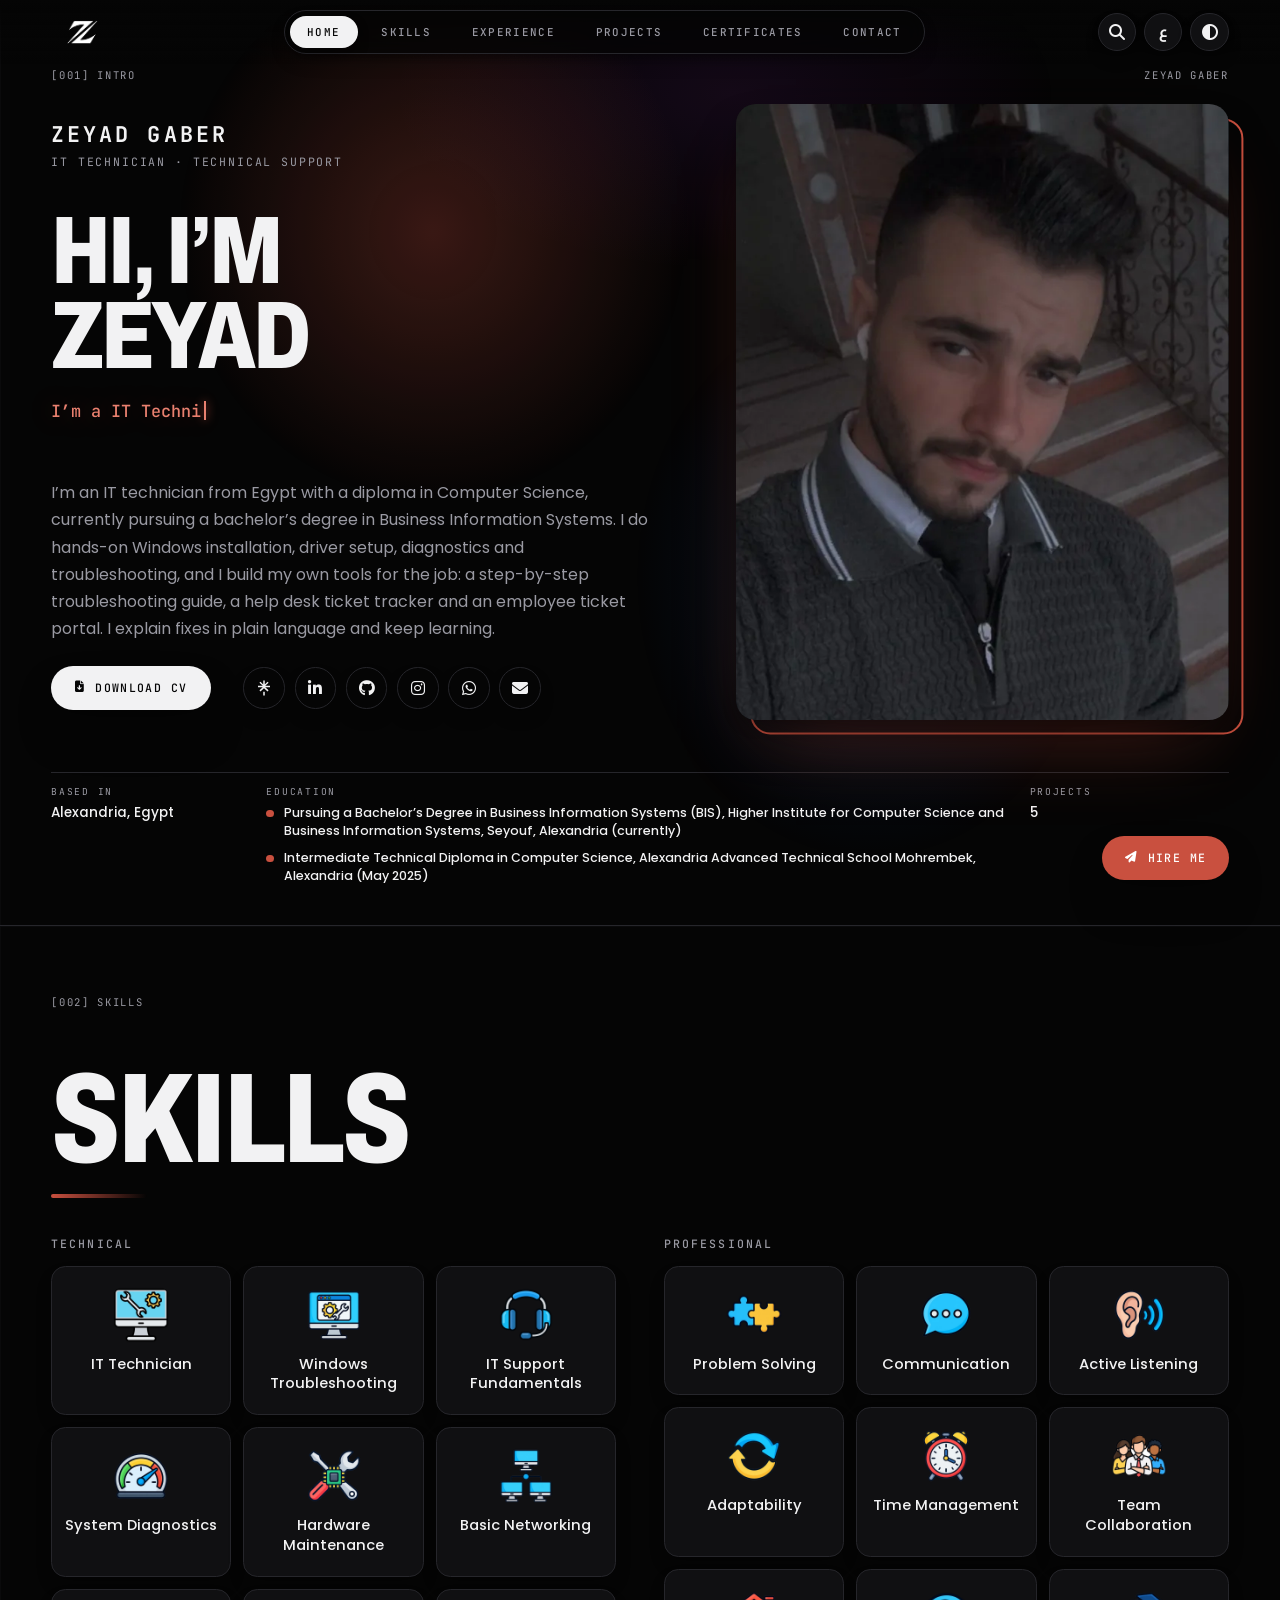
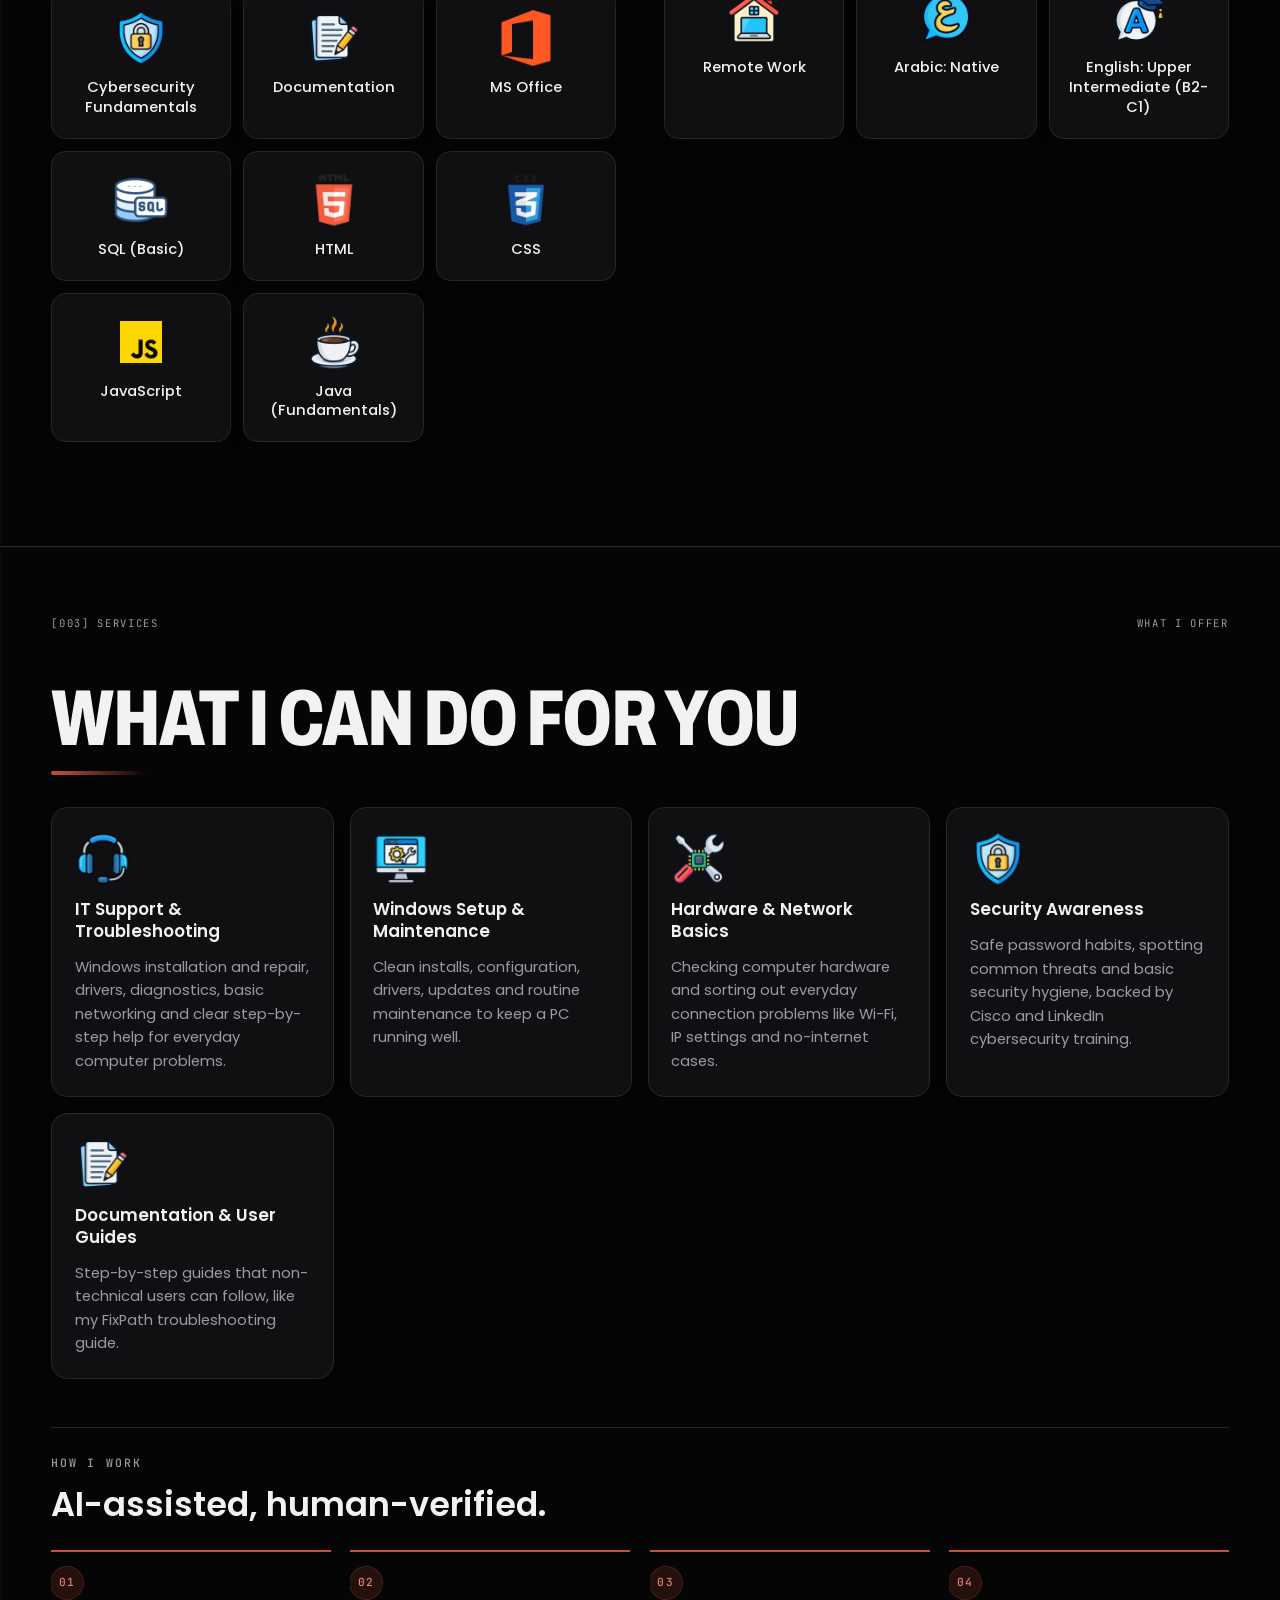
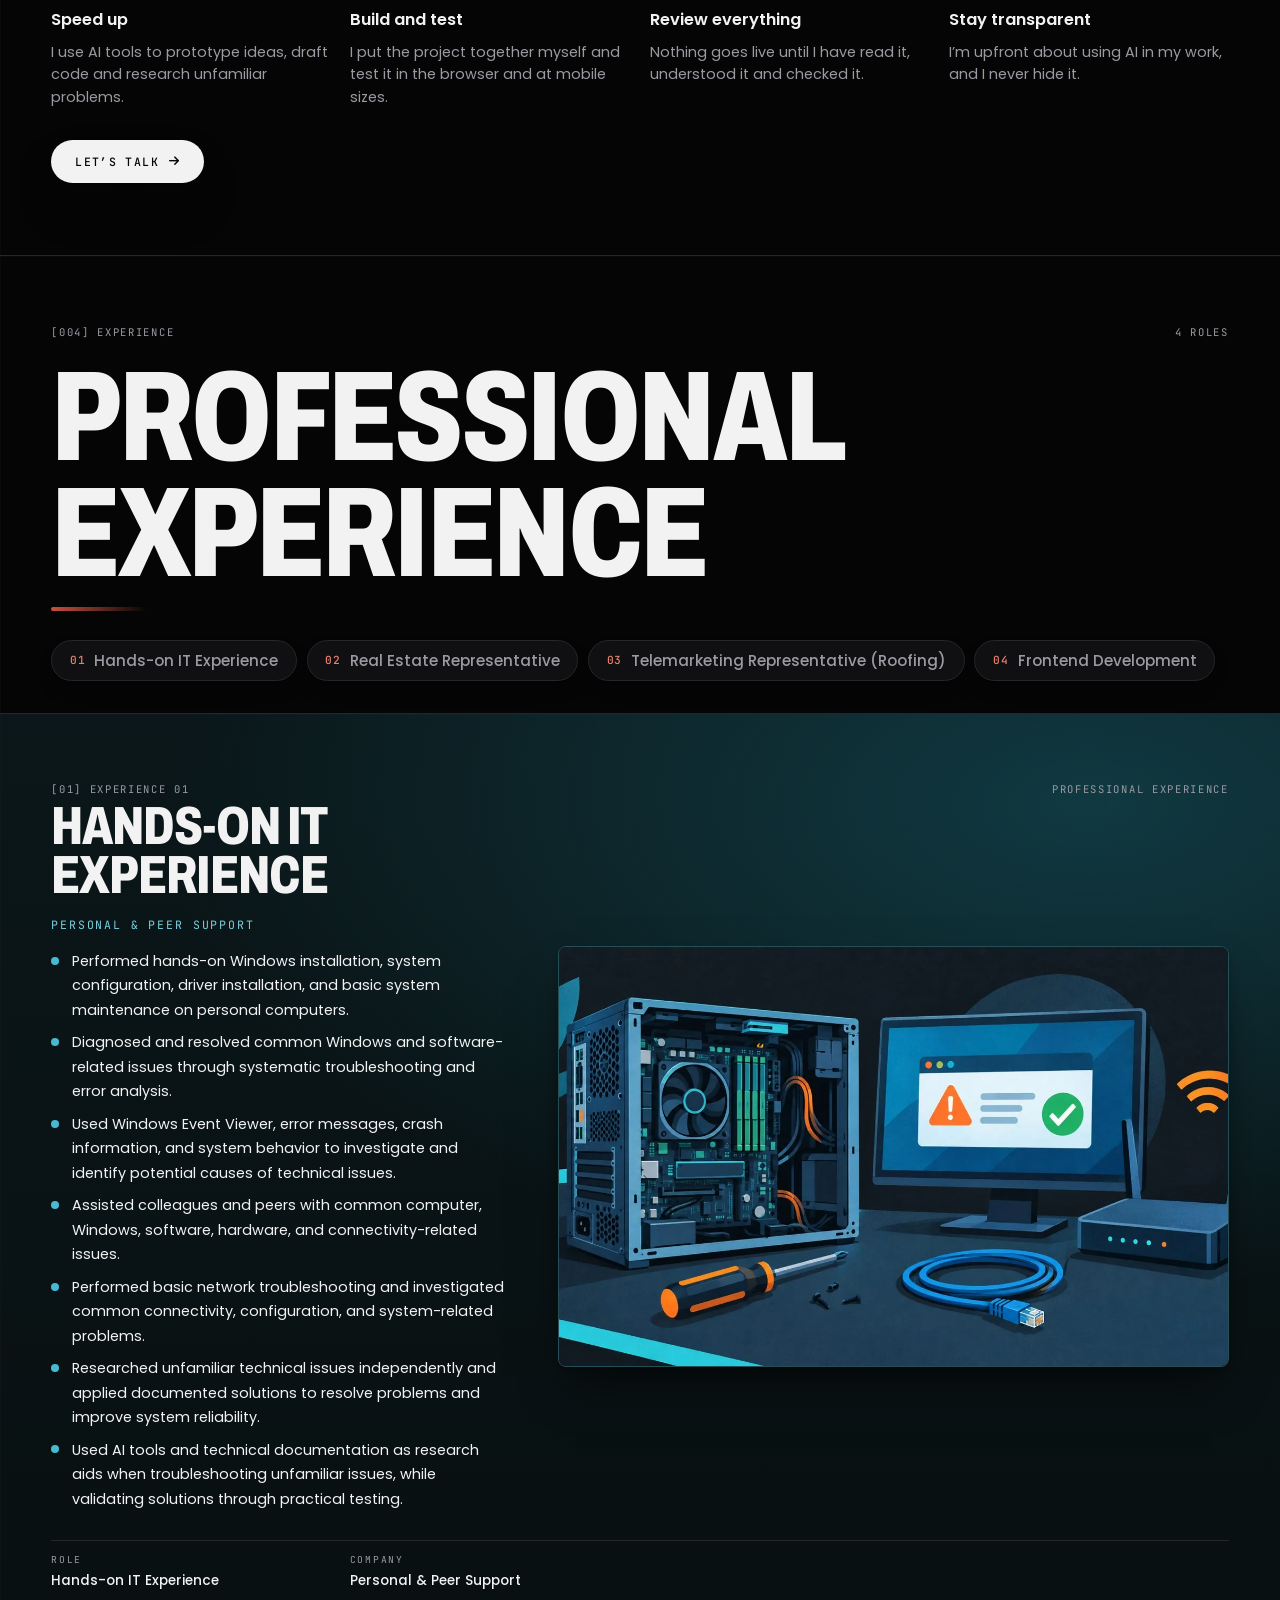
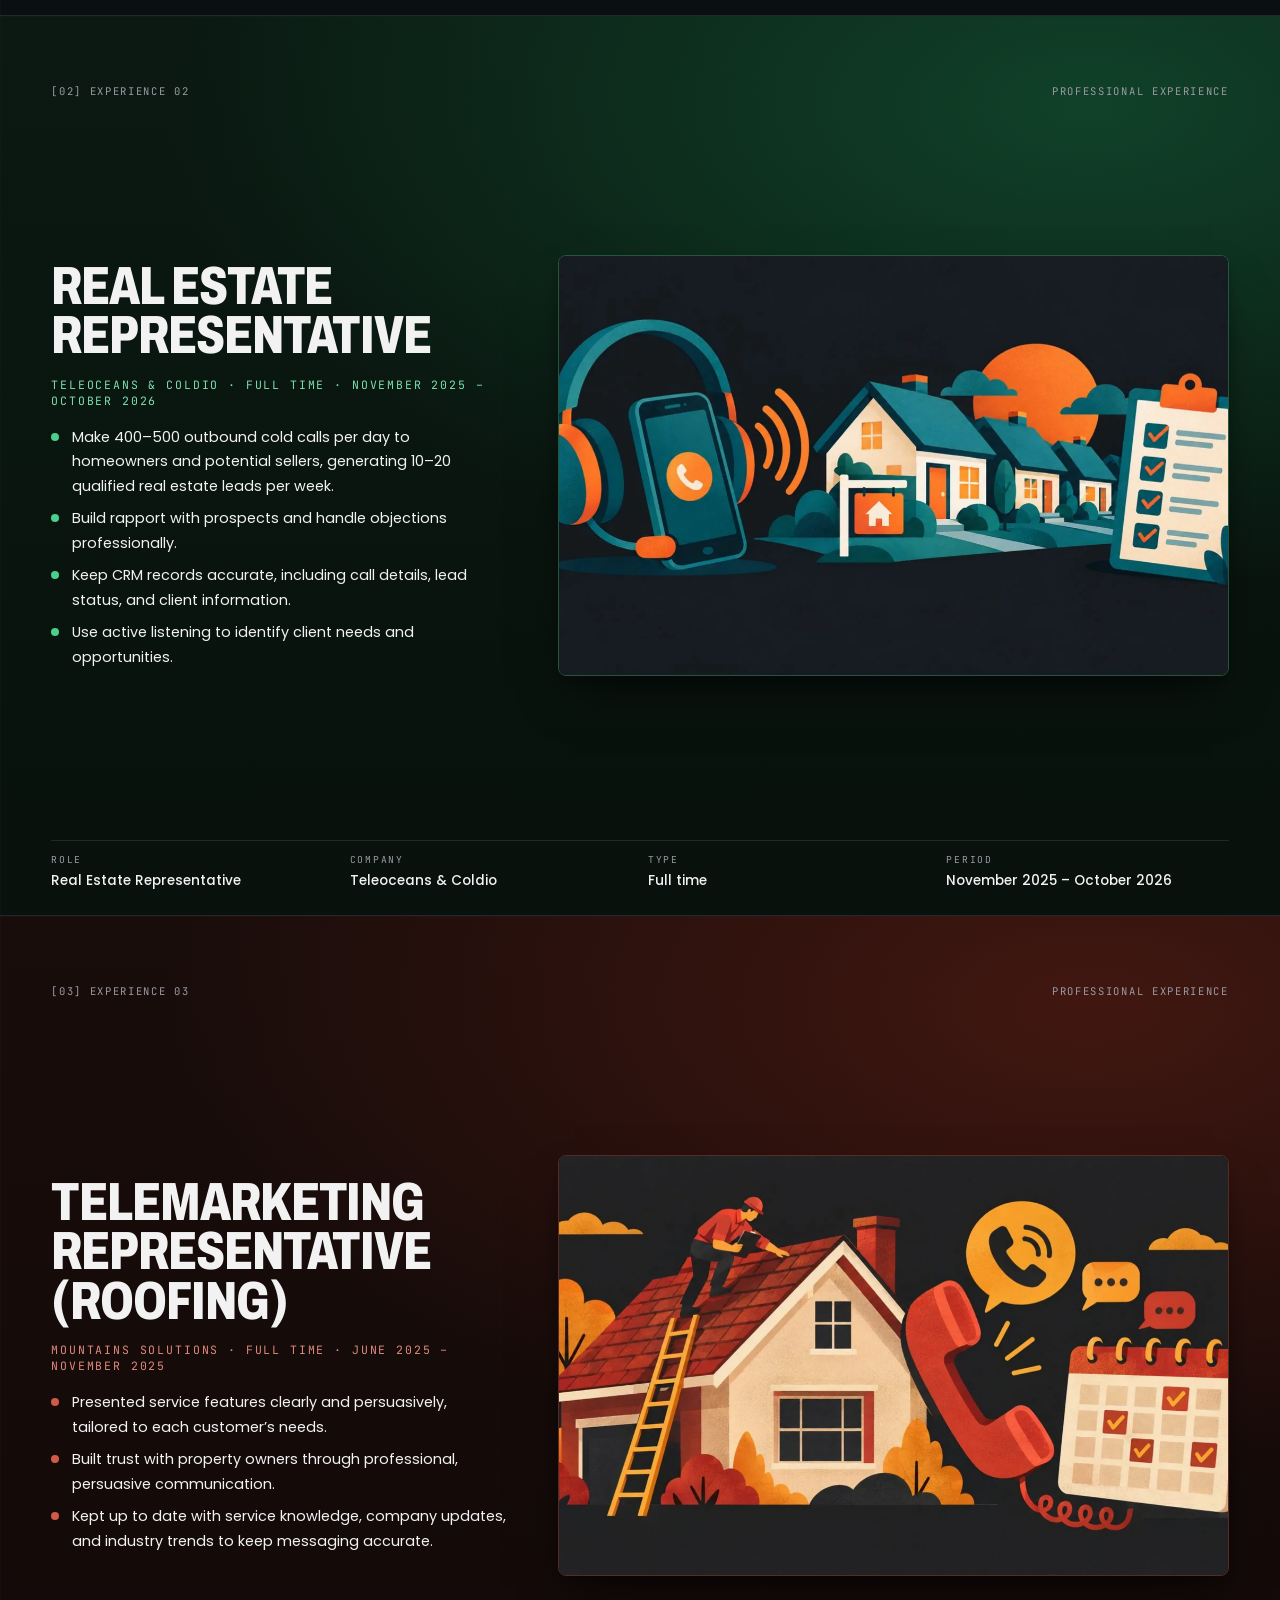
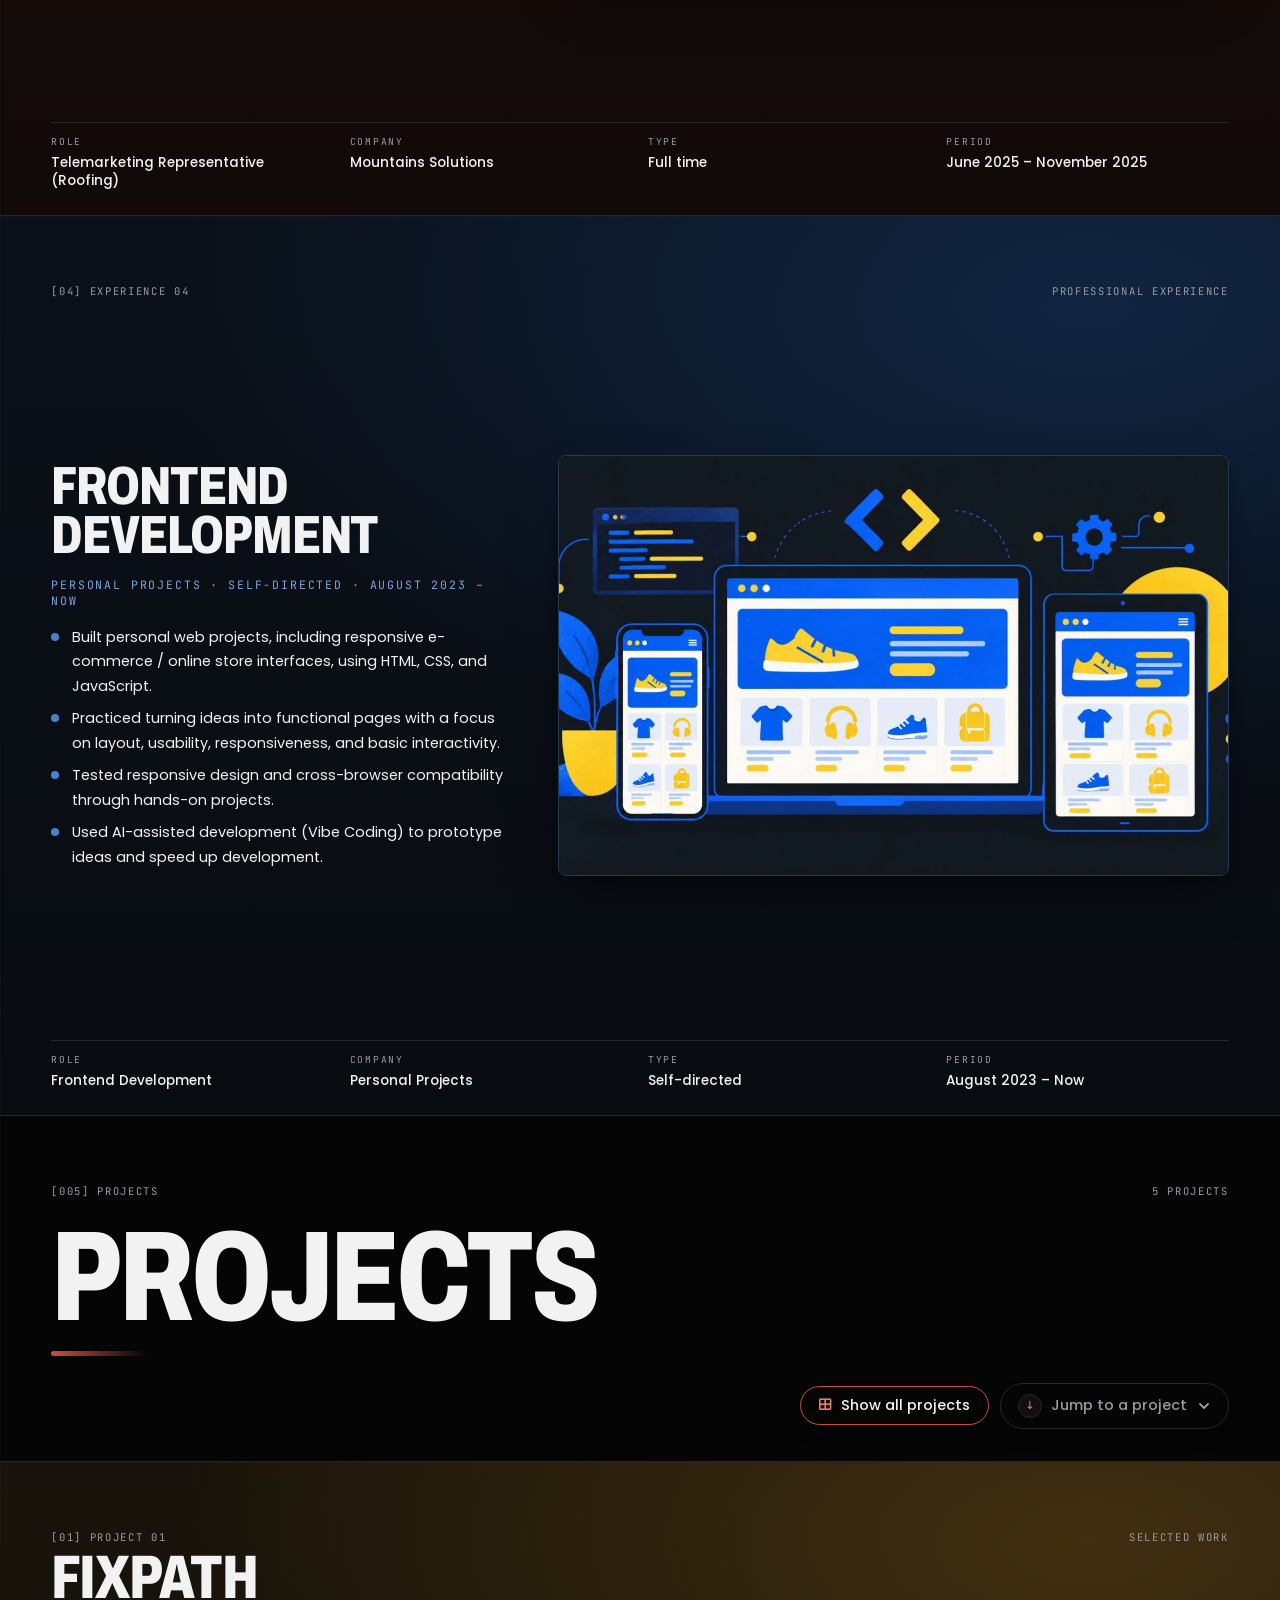
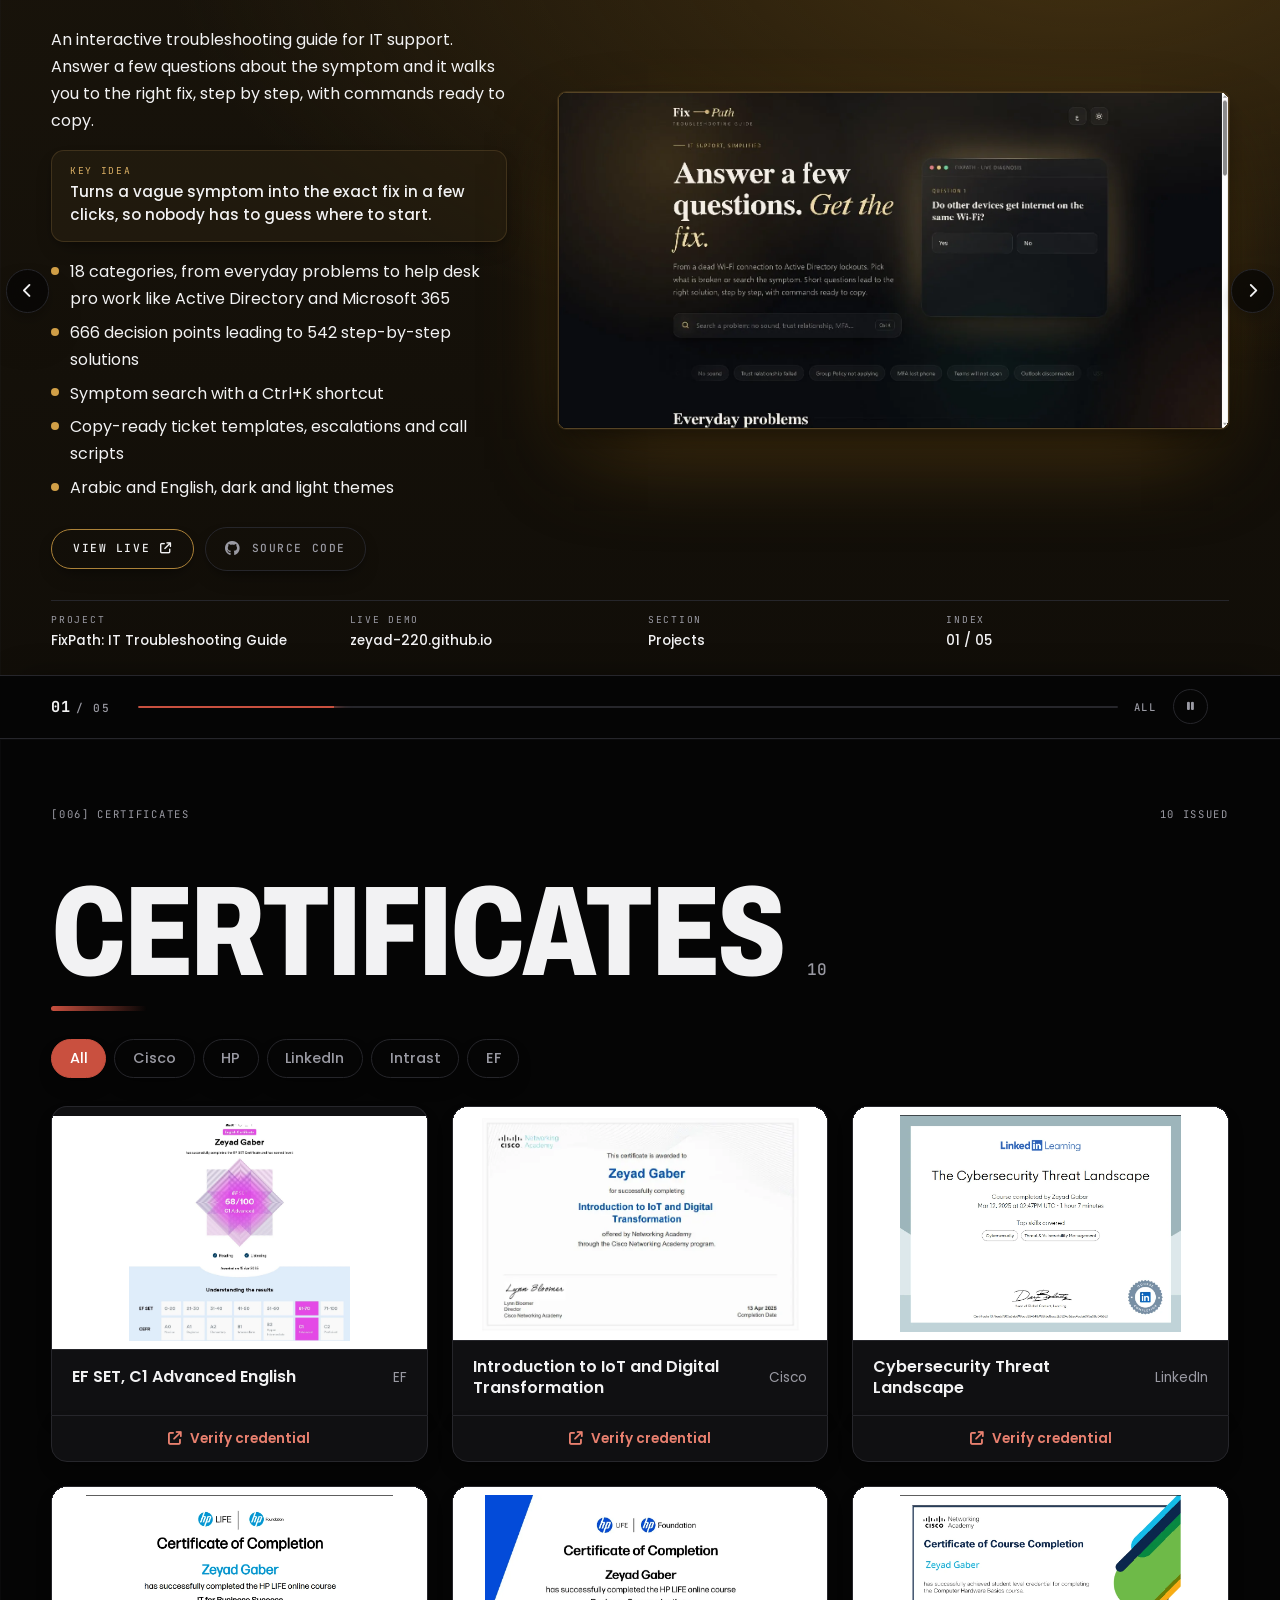
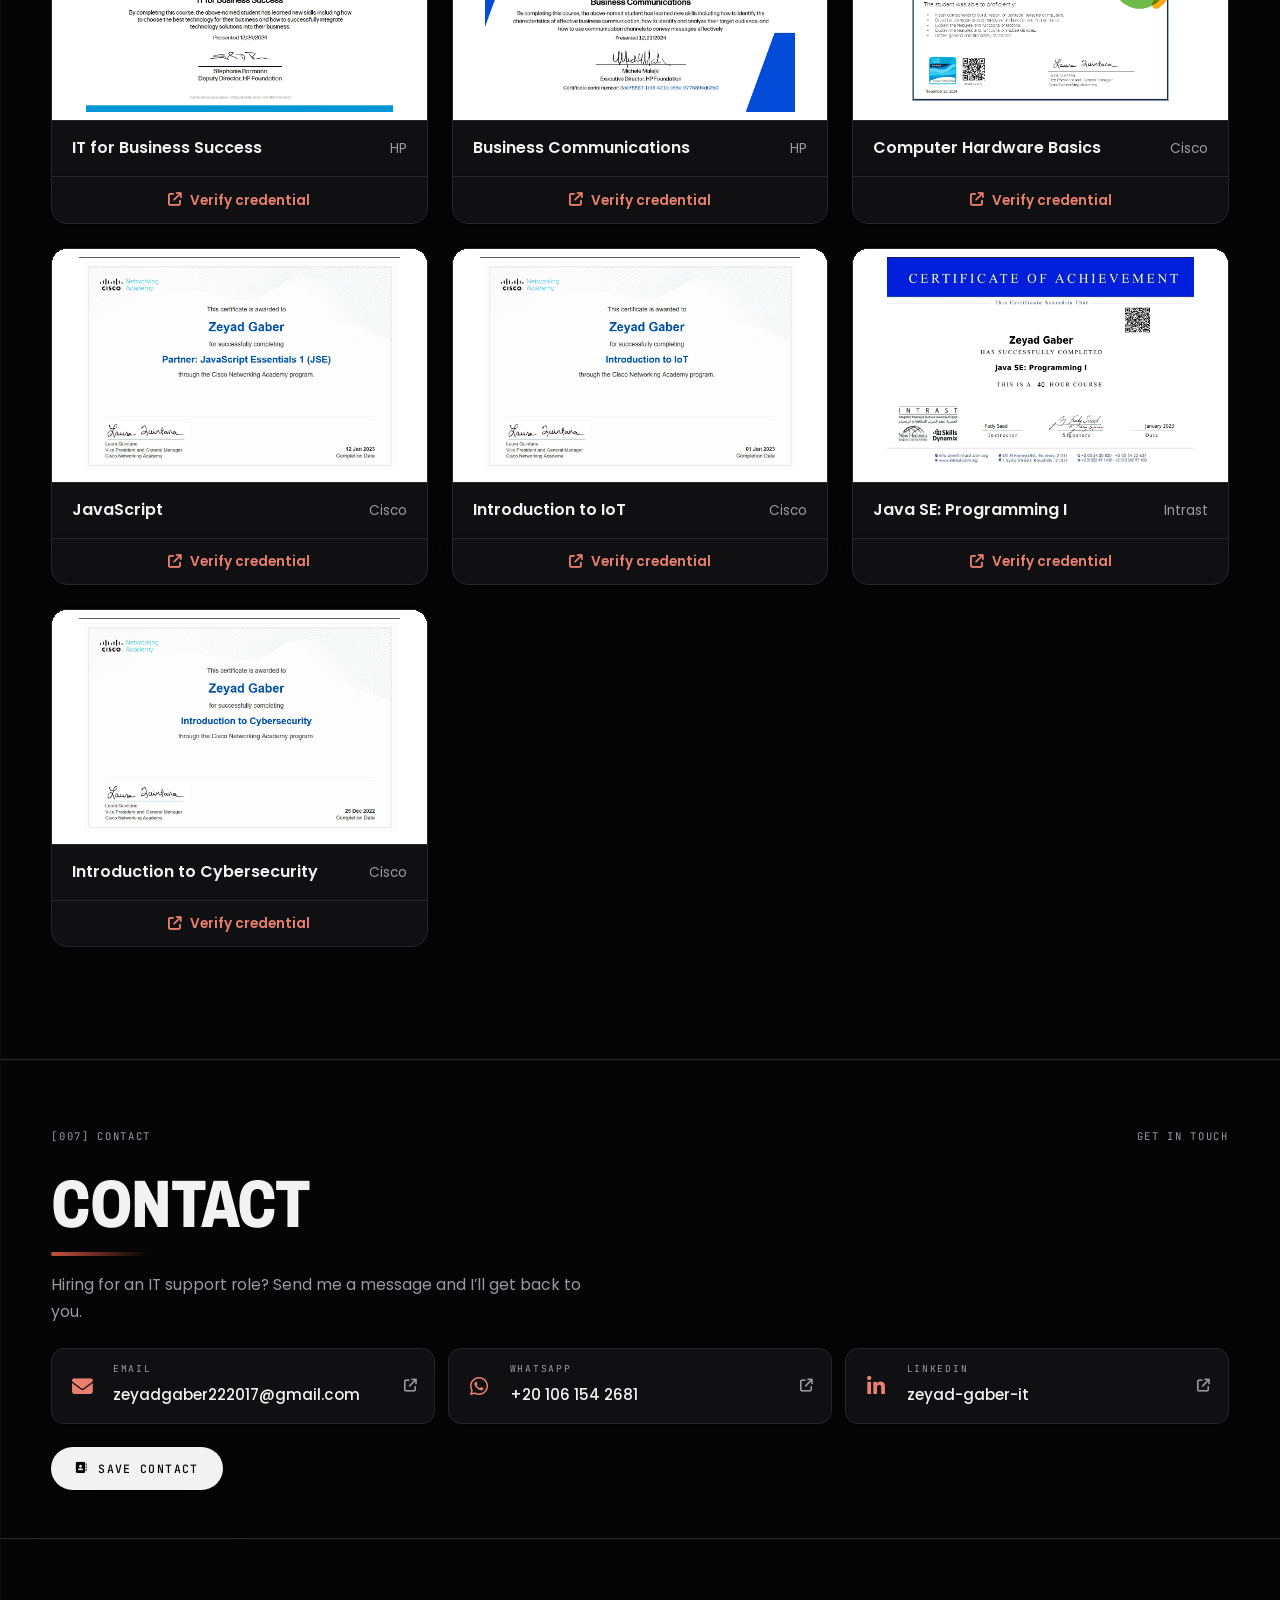
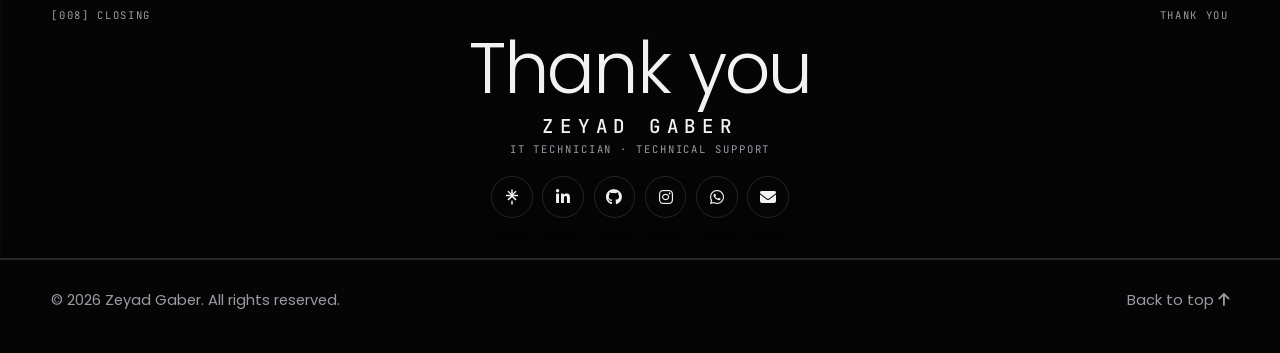
==== it/index.html @ 332c5d6f "Add files via upload" ====
<!DOCTYPE html>
<html lang="en" data-theme="dark">
<head>
<meta charset="UTF-8">
<meta name="robots" content="noindex">
<meta name="viewport" content="width=device-width, initial-scale=1.0">
<title>Zeyad Gaber – IT Technician · Technical Support</title>
<meta name="description" content="Portfolio of Zeyad Gaber: IT technician from Egypt. Troubleshooting, Windows support, hardware and networking basics, and my IT tools.">
<link rel="canonical" href="https://zeyad-220.github.io/MyPortfolio/it/">
<meta property="og:type" content="website">
<meta property="og:site_name" content="Zeyad Gaber">
<meta property="og:url" content="https://zeyad-220.github.io/MyPortfolio/it/">
<meta property="og:title" content="Zeyad Gaber – IT Technician · Technical Support">
<meta property="og:description" content="5 live IT projects, hands-on IT support experience and 10 certificates. Based in Alexandria, Egypt. Open to work.">
<meta property="og:image" content="https://zeyad-220.github.io/MyPortfolio/it/og-it.jpg?v=1">
<meta property="og:image:secure_url" content="https://zeyad-220.github.io/MyPortfolio/it/og-it.jpg?v=1">
<meta property="og:image:type" content="image/jpeg">
<meta property="og:locale" content="en_US">
<meta property="og:locale:alternate" content="ar_EG">
<meta property="og:image:width" content="1200">
<meta property="og:image:height" content="630">
<meta property="og:image:alt" content="Zeyad Gaber – IT Technician, Technical Support">
<meta name="twitter:card" content="summary_large_image">
<meta name="twitter:title" content="Zeyad Gaber – IT Technician · Technical Support">
<meta name="twitter:description" content="5 live IT projects, hands-on IT support experience and 10 certificates. Based in Alexandria, Egypt.">
<meta name="twitter:image:alt" content="Zeyad Gaber – IT Technician, Technical Support">
<meta name="twitter:image" content="https://zeyad-220.github.io/MyPortfolio/it/og-it.jpg?v=1">
<script type="application/ld+json">
{
 "@context": "https://schema.org",
 "@graph": [
  {
   "@type": "WebSite",
   "@id": "https://zeyad-220.github.io/MyPortfolio/it/#website",
   "url": "https://zeyad-220.github.io/MyPortfolio/it/",
   "name": "Zeyad Gaber",
   "inLanguage": [
    "en",
    "ar"
   ],
   "publisher": {
    "@id": "https://zeyad-220.github.io/MyPortfolio/it/#person"
   }
  },
  {
   "@type": "ProfilePage",
   "@id": "https://zeyad-220.github.io/MyPortfolio/it/#profile",
   "url": "https://zeyad-220.github.io/MyPortfolio/it/",
   "name": "Zeyad Gaber – IT Technician · Technical Support",
   "isPartOf": {
    "@id": "https://zeyad-220.github.io/MyPortfolio/it/#website"
   },
   "inLanguage": "en",
   "mainEntity": {
    "@id": "https://zeyad-220.github.io/MyPortfolio/it/#person"
   }
  },
  {
   "@type": "Person",
   "@id": "https://zeyad-220.github.io/MyPortfolio/it/#person",
   "name": "Zeyad Gaber",
   "alternateName": "زياد جابر",
   "url": "https://zeyad-220.github.io/MyPortfolio/it/",
   "image": "https://zeyad-220.github.io/MyPortfolio/profile-dark.webp",
   "jobTitle": [
    "IT Technician",
    "Technical Support"
   ],
   "description": "IT technician from Egypt, with a diploma in Computer Science, currently pursuing a bachelor's degree in Business Information Systems.",
   "address": {
    "@type": "PostalAddress",
    "addressLocality": "Alexandria",
    "addressCountry": "EG"
   },
   "alumniOf": {
    "@type": "EducationalOrganization",
    "name": "Alexandria Advanced Technical School Mohrembek",
    "address": {
     "@type": "PostalAddress",
     "addressLocality": "Alexandria",
     "addressCountry": "EG"
    }
   },
   "knowsAbout": [
    "IT troubleshooting",
    "Windows",
    "Hardware maintenance",
    "Basic networking",
    "Cybersecurity fundamentals"
   ],
   "sameAs": [
    "https://www.linkedin.com/in/zeyad-gaber-it/",
    "https://github.com/zeyad-220",
    "https://www.instagram.com/callmezeyad_/",
    "https://linktr.ee/Zeyad220"
   ]
  }
 ]
}
</script>
<link rel="icon" href="../dark.png">
<link rel="preconnect" href="https://fonts.googleapis.com">
<link rel="preconnect" href="https://fonts.gstatic.com" crossorigin>
<link href="https://fonts.googleapis.com/css2?family=Archivo:wdth,wght@62..125,400..900&family=Cairo:wght@400;500;600;700;800&family=JetBrains+Mono:wght@400;500&family=Poppins:wght@400;500;600;700&display=swap" rel="stylesheet">
<link rel="stylesheet" href="https://cdnjs.cloudflare.com/ajax/libs/font-awesome/6.5.2/css/all.min.css">
<link rel="stylesheet" href="../style.css">
<script>try{var t=localStorage.getItem('theme');if(t)document.documentElement.dataset.theme=t;if(localStorage.getItem('lang')==='ar'){document.documentElement.lang='ar';document.documentElement.dir='rtl';document.write('<script src="lang-ar.js"><\/script>')}}catch(e){}</script>
</head>
<body>
<header class="bar">
  <a href="#home" class="brand" aria-label="Zeyad Gaber, back to top"><img class="logo logo-dark" src="../dark.png" alt="" width="532" height="327"><img class="logo logo-light" src="../light.png" alt="" width="541" height="322"></a>
  <nav id="nav" aria-label="Main">
    <a href="#home">Home</a>
    <a href="#skills">Skills</a>
    <a href="#experience" data-group="exp">Experience</a>
    <a href="#projects" data-group="project">Projects</a>
    <a href="#certificates">Certificates</a>
    <a href="#contact">Contact</a>
  </nav>
  <div class="tools">
    <button id="search" class="icon-btn" type="button" aria-label="Search the portfolio" aria-haspopup="dialog"><i class="fas fa-magnifying-glass" aria-hidden="true"></i></button>
    <button id="lang" class="icon-btn lang-btn" type="button" aria-label="Switch language to Arabic" lang="ar"><span>ع</span></button>
    <button id="theme" class="icon-btn" type="button" aria-label="Switch between dark and light theme"><i class="fas fa-circle-half-stroke" aria-hidden="true"></i></button>
    <button id="menu" class="icon-btn menu-btn" type="button" aria-label="Open menu" aria-expanded="false" aria-controls="nav"><i class="fas fa-bars" aria-hidden="true"></i></button>
  </div>
</header>
<main>
<section id="home" class="cover">
  <div class="tl"><span>[001] INTRO</span><span>ZEYAD GABER</span></div>
  <div class="intro-grid">
    <div class="cover-name"><strong>ZEYAD GABER</strong><span>IT TECHNICIAN · TECHNICAL SUPPORT</span></div>
    <figure class="cutout"><img class="p-dark" src="../profile-dark.webp" alt="Portrait of Zeyad Gaber" width="880" height="1100"><span class="light-wrap"><img class="p-light-bg" src="../profile-light.webp" alt="" aria-hidden="true" width="589" height="940"><img class="p-light" src="../profile-light.webp" alt="Portrait of Zeyad Gaber" width="880" height="1100"></span></figure>
    <div class="intro-body">
      <h1>Hi, I’m<br>Zeyad</h1>
      <p class="typing">I’m a <span id="typing">IT Technician</span><span class="caret" aria-hidden="true"></span></p>
      <div class="about-text">
      <p class="bio">I’m an IT technician from Egypt with a diploma in Computer Science, currently pursuing a bachelor’s degree in Business Information Systems. I do hands-on Windows installation, driver setup, diagnostics and troubleshooting, and I build my own tools for the job: a step-by-step troubleshooting guide, a help desk ticket tracker and an employee ticket portal. I explain fixes in plain language and keep learning.</p>
      <div class="actions">
        <a class="btn" href="../Images/Zeyad Gaber.pdf" target="_blank" rel="noopener"><i class="fas fa-file-arrow-down" aria-hidden="true"></i> Download CV</a>
        <ul class="social">
        <li><a href="https://linktr.ee/Zeyad220" target="_blank" rel="noopener" aria-label="Linktree"><svg viewBox="0 0 24 24" width="18" height="18" fill="currentColor" aria-hidden="true"><path d="M11 2h2v5.2l3.7-3.7 1.4 1.4L13.6 9H20v2h-6.4l4.5 4.1-1.4 1.4L12 12.2l-4.7 4.3-1.4-1.4L10.4 11H4V9h6.4L5.9 4.9l1.4-1.4L11 7.2zM11 17h2v5h-2z"/></svg></a></li>
        <li><a href="https://www.linkedin.com/in/zeyad-gaber-it/" target="_blank" rel="noopener" aria-label="LinkedIn"><i class="fa-brands fa-linkedin-in" aria-hidden="true"></i></a></li>
        <li><a href="https://github.com/zeyad-220" target="_blank" rel="noopener" aria-label="GitHub"><i class="fa-brands fa-github" aria-hidden="true"></i></a></li>
        <li><a href="https://www.instagram.com/callmezeyad_/" target="_blank" rel="noopener" aria-label="Instagram"><i class="fa-brands fa-instagram" aria-hidden="true"></i></a></li>
        <li><a href="https://wa.me/201061542681" target="_blank" rel="noopener" aria-label="WhatsApp"><i class="fa-brands fa-whatsapp" aria-hidden="true"></i></a></li>
        <li><a href="mailto:zeyadgaber222017@gmail.com" aria-label="Email"><i class="fas fa-envelope" aria-hidden="true"></i></a></li>
      </ul>
      </div>
    </div>
    </div>
  </div>
  <dl class="meta-row"><div><dt>Based in</dt><dd>Alexandria, Egypt</dd></div><div class="edu"><dt>Education</dt><dd><span>Pursuing a Bachelor’s Degree in Business Information Systems (BIS), Higher Institute for Computer Science and Business Information Systems, Seyouf, Alexandria (currently)</span><span>Intermediate Technical Diploma in Computer Science, Alexandria Advanced Technical School Mohrembek, Alexandria (May 2025)</span></dd></div><div><dt>Projects</dt><dd>5</dd></div></dl>
</section>
<section id="skills" class="skills-sec reveal">
  <div class="tl"><span>[002] SKILLS</span></div>
  <h2 class="big">Skills</h2>
  <div class="skill-groups"><div><h3>Technical</h3><ul class="skills"><li><img src="../Images/Pics/it.webp" alt="" loading="lazy" width="512" height="512">IT Technician</li><li><img src="../Images/Pics/gen/windows.webp" alt="" loading="lazy" width="256" height="256">Windows Troubleshooting</li><li><img src="../Images/Pics/gen/it-support.webp" alt="" loading="lazy" width="256" height="256">IT Support Fundamentals</li><li><img src="../Images/Pics/gen/diagnostics.webp" alt="" loading="lazy" width="256" height="256">System Diagnostics</li><li><img src="../Images/Pics/gen/hardware.webp" alt="" loading="lazy" width="256" height="256">Hardware Maintenance</li><li><img src="../Images/Pics/gen/networking.webp" alt="" loading="lazy" width="256" height="256">Basic Networking</li><li><img src="../Images/Pics/gen/cyber.webp" alt="" loading="lazy" width="256" height="256">Cybersecurity Fundamentals</li><li><img src="../Images/Pics/gen/docs.webp" alt="" loading="lazy" width="256" height="256">Documentation</li><li><img src="../Images/Pics/MS OFFICE.webp" alt="" loading="lazy" width="256" height="256">MS Office</li><li><img src="../Images/Pics/sql.webp" alt="" loading="lazy" width="256" height="256">SQL (Basic)</li><li><img src="../Images/Pics/html-icon.webp" alt="" loading="lazy" width="256" height="256">HTML</li><li><img src="../Images/Pics/css-icon.webp" alt="" loading="lazy" width="512" height="512">CSS</li><li><img src="../Images/Pics/js-icon.webp" alt="" loading="lazy" width="512" height="512">JavaScript</li><li><img src="../Images/Pics/gen/java.webp" alt="" loading="lazy" width="256" height="256">Java (Fundamentals)</li></ul></div><div><h3>Professional</h3><ul class="skills"><li><img src="../Images/Pics/gen/puzzle.webp" alt="" loading="lazy" width="256" height="256">Problem Solving</li><li><img src="../Images/Pics/gen/communication.webp" alt="" loading="lazy" width="256" height="256">Communication</li><li><img src="../Images/Pics/gen/listening.webp" alt="" loading="lazy" width="256" height="256">Active Listening</li><li><img src="../Images/Pics/gen/adapt.webp" alt="" loading="lazy" width="256" height="256">Adaptability</li><li><img src="../Images/Pics/gen/time.webp" alt="" loading="lazy" width="256" height="256">Time Management</li><li><img src="../Images/Pics/gen/team.webp" alt="" loading="lazy" width="256" height="256">Team Collaboration</li><li><img src="../Images/Pics/gen/remote.webp" alt="" loading="lazy" width="256" height="256">Remote Work</li><li><img src="../Images/Pics/gen/arabic.webp" alt="" loading="lazy" width="256" height="256">Arabic: Native</li><li><img src="../Images/Pics/gen/english.webp" alt="" loading="lazy" width="256" height="256">English: Upper Intermediate (B2-C1)</li></ul></div></div>
</section>
<section id="services" class="services-sec reveal">
  <div class="tl"><span>[003] SERVICES</span><span>WHAT I OFFER</span></div>
  <h2 class="big">What I can do for you</h2>
  <ul class="svc-grid">
    <li><img src="../Images/Pics/gen/it-support.webp" alt="" loading="lazy" width="256" height="256"><h3>IT Support &amp; Troubleshooting</h3><p>Windows installation and repair, drivers, diagnostics, basic networking and clear step-by-step help for everyday computer problems.</p></li>
    <li><img src="../Images/Pics/gen/windows.webp" alt="" loading="lazy" width="256" height="256"><h3>Windows Setup &amp; Maintenance</h3><p>Clean installs, configuration, drivers, updates and routine maintenance to keep a PC running well.</p></li>
    <li><img src="../Images/Pics/gen/hardware.webp" alt="" loading="lazy" width="256" height="256"><h3>Hardware &amp; Network Basics</h3><p>Checking computer hardware and sorting out everyday connection problems like Wi-Fi, IP settings and no-internet cases.</p></li>
    <li><img src="../Images/Pics/gen/cyber.webp" alt="" loading="lazy" width="256" height="256"><h3>Security Awareness</h3><p>Safe password habits, spotting common threats and basic security hygiene, backed by Cisco and LinkedIn cybersecurity training.</p></li>
    <li><img src="../Images/Pics/gen/docs.webp" alt="" loading="lazy" width="256" height="256"><h3>Documentation &amp; User Guides</h3><p>Step-by-step guides that non-technical users can follow, like my FixPath troubleshooting guide.</p></li>
  </ul>
  <div class="how">
    <h3>How I work</h3>
    <p class="how-lead">AI-assisted, human-verified.</p>
    <ul class="how-steps">
      <li><b>01</b><strong>Speed up</strong><span>I use AI tools to prototype ideas, draft code and research unfamiliar problems.</span></li>
      <li><b>02</b><strong>Build and test</strong><span>I put the project together myself and test it in the browser and at mobile sizes.</span></li>
      <li><b>03</b><strong>Review everything</strong><span>Nothing goes live until I have read it, understood it and checked it.</span></li>
      <li><b>04</b><strong>Stay transparent</strong><span>I’m upfront about using AI in my work, and I never hide it.</span></li>
    </ul>
    <a class="btn svc-cta" href="#contact">Let’s talk <i class="fas fa-arrow-right" aria-hidden="true"></i></a>
  </div>
</section>
<section id="experience" class="exp-intro reveal"><div class="tl"><span>[004] EXPERIENCE</span><span>4 ROLES</span></div><h2 class="big">Professional Experience</h2>  <ul class="jchips"><li><a class="jchip" style="--i:0" href="#e01"><b>01</b>Hands-on IT Experience</a></li><li><a class="jchip" style="--i:1" href="#e02"><b>02</b>Real Estate Representative</a></li><li><a class="jchip" style="--i:2" href="#e03"><b>03</b>Telemarketing Representative (Roofing)</a></li><li><a class="jchip" style="--i:3" href="#e04"><b>04</b>Frontend Development</a></li></ul>
  <div class="jdrop"><button type="button" class="jbtn" aria-expanded="false"><i class="jarr">&#8595;</i><span>Jump to a role</span><svg class="chev" width="14" height="14" viewBox="0 0 14 14" fill="none" stroke="currentColor" stroke-width="1.8" stroke-linecap="round" stroke-linejoin="round"><path d="M3 5l4 4 4-4"/></svg></button><ul class="jgrid"><li><a class="jtile" style="--i:0" href="#e01"><b>01</b><span>Hands-on IT Experience</span></a></li><li><a class="jtile" style="--i:1" href="#e02"><b>02</b><span>Real Estate Representative</span></a></li><li><a class="jtile" style="--i:2" href="#e03"><b>03</b><span>Telemarketing Representative (Roofing)</span></a></li><li><a class="jtile" style="--i:3" href="#e04"><b>04</b><span>Frontend Development</span></a></li></ul></div>
</section>
<section class="project exp reveal" id="e01" style="--h:190">
  <div class="tl"><span>[01] EXPERIENCE 01</span><span>PROFESSIONAL EXPERIENCE</span></div>
  <div class="p-grid">
    <div class="p-copy">
      <h2>Hands-on IT Experience</h2>
      <p class="sub">Personal &amp; Peer Support</p>
      <ul class="bul"><li>Performed hands-on Windows installation, system configuration, driver installation, and basic system maintenance on personal computers.</li><li>Diagnosed and resolved common Windows and software-related issues through systematic troubleshooting and error analysis.</li><li>Used Windows Event Viewer, error messages, crash information, and system behavior to investigate and identify potential causes of technical issues.</li><li>Assisted colleagues and peers with common computer, Windows, software, hardware, and connectivity-related issues.</li><li>Performed basic network troubleshooting and investigated common connectivity, configuration, and system-related problems.</li><li>Researched unfamiliar technical issues independently and applied documented solutions to resolve problems and improve system reliability.</li><li>Used AI tools and technical documentation as research aids when troubleshooting unfamiliar issues, while validating solutions through practical testing.</li></ul>
    </div>
    <div class="shot"><img src="../Images/Exp/it.webp" alt="Illustration: IT support and troubleshooting" loading="lazy" width="1400" height="788"></div>
  </div>
  <dl class="meta-row"><div><dt>Role</dt><dd>Hands-on IT Experience</dd></div><div><dt>Company</dt><dd>Personal &amp; Peer Support</dd></div></dl>
</section>
<section class="project exp reveal" id="e02" style="--h:150">
  <div class="tl"><span>[02] EXPERIENCE 02</span><span>PROFESSIONAL EXPERIENCE</span></div>
  <div class="p-grid">
    <div class="p-copy">
      <h2>Real Estate Representative</h2>
      <p class="sub">Teleoceans &amp; Coldio · Full time · November 2025 – October 2026</p>
      <ul class="bul"><li>Make 400–500 outbound cold calls per day to homeowners and potential sellers, generating 10–20 qualified real estate leads per week.</li><li>Build rapport with prospects and handle objections professionally.</li><li>Keep CRM records accurate, including call details, lead status, and client information.</li><li>Use active listening to identify client needs and opportunities.</li></ul>
    </div>
    <div class="shot"><img src="../Images/Exp/realestate.webp" alt="Illustration: Real estate cold calling and lead generation" loading="lazy" width="1400" height="788"></div>
  </div>
  <dl class="meta-row"><div><dt>Role</dt><dd>Real Estate Representative</dd></div><div><dt>Company</dt><dd>Teleoceans &amp; Coldio</dd></div><div><dt>Type</dt><dd>Full time</dd></div><div><dt>Period</dt><dd>November 2025 – October 2026</dd></div></dl>
</section>
<section class="project exp reveal" id="e03" style="--h:8">
  <div class="tl"><span>[03] EXPERIENCE 03</span><span>PROFESSIONAL EXPERIENCE</span></div>
  <div class="p-grid">
    <div class="p-copy">
      <h2>Telemarketing Representative (Roofing)</h2>
      <p class="sub">Mountains Solutions · Full time · June 2025 – November 2025</p>
      <ul class="bul"><li>Presented service features clearly and persuasively, tailored to each customer’s needs.</li><li>Built trust with property owners through professional, persuasive communication.</li><li>Kept up to date with service knowledge, company updates, and industry trends to keep messaging accurate.</li></ul>
    </div>
    <div class="shot"><img src="../Images/Exp/roofing.webp" alt="Illustration: Roofing telemarketing and appointment setting" loading="lazy" width="1400" height="788"></div>
  </div>
  <dl class="meta-row"><div><dt>Role</dt><dd>Telemarketing Representative (Roofing)</dd></div><div><dt>Company</dt><dd>Mountains Solutions</dd></div><div><dt>Type</dt><dd>Full time</dd></div><div><dt>Period</dt><dd>June 2025 – November 2025</dd></div></dl>
</section>
<section class="project exp reveal" id="e04" style="--h:215">
  <div class="tl"><span>[04] EXPERIENCE 04</span><span>PROFESSIONAL EXPERIENCE</span></div>
  <div class="p-grid">
    <div class="p-copy">
      <h2>Frontend Development</h2>
      <p class="sub">Personal Projects · Self-directed · August 2023 – Now</p>
      <ul class="bul"><li>Built personal web projects, including responsive e-commerce / online store interfaces, using HTML, CSS, and JavaScript.</li><li>Practiced turning ideas into functional pages with a focus on layout, usability, responsiveness, and basic interactivity.</li><li>Tested responsive design and cross-browser compatibility through hands-on projects.</li><li>Used AI-assisted development (Vibe Coding) to prototype ideas and speed up development.</li></ul>
    </div>
    <div class="shot"><img src="../Images/Exp/frontend.webp" alt="Illustration: Front-end web development" loading="lazy" width="1400" height="788"></div>
  </div>
  <dl class="meta-row"><div><dt>Role</dt><dd>Frontend Development</dd></div><div><dt>Company</dt><dd>Personal Projects</dd></div><div><dt>Type</dt><dd>Self-directed</dd></div><div><dt>Period</dt><dd>August 2023 – Now</dd></div></dl>
</section>
<section id="projects" class="exp-intro reveal"><div class="tl"><span>[005] PROJECTS</span><span>5 PROJECTS</span></div><h2 class="big">Projects</h2> <div class="pcontrols">
    <div class="pactions">
      <button class="pview" id="pview" type="button" aria-pressed="false"><i class="fas fa-table-cells-large" aria-hidden="true"></i><span>Show all projects</span></button>
      <div class="jdrop pjump"><button type="button" class="jbtn" aria-expanded="false"><i class="jarr">&#8595;</i><span>Jump to a project</span><svg class="chev" width="14" height="14" viewBox="0 0 14 14" fill="none" stroke="currentColor" stroke-width="1.8" stroke-linecap="round" stroke-linejoin="round"><path d="M3 5l4 4 4-4"/></svg></button><ul class="jgrid"><li><a class="jtile" style="--i:0" href="#p01"><b>01</b><span>FixPath</span></a></li><li><a class="jtile" style="--i:1" href="#p02"><b>02</b><span>IT Support Academy</span></a></li><li><a class="jtile" style="--i:2" href="#p03"><b>03</b><span>KeyForge</span></a></li><li><a class="jtile" style="--i:3" href="#p04"><b>04</b><span>DeskFlow</span></a></li><li><a class="jtile" style="--i:4" href="#p05"><b>05</b><span>AskIT</span></a></li></ul></div>
    </div>
  </div>
</section>
<div class="pslider" id="pslider" role="region" aria-roledescription="carousel" aria-label="Projects">
  <div class="pviewport">
    <div class="ptrack">
<section class="project pslide" id="p01" data-cat="it" style="--h:38">
  <div class="tl"><span>[01] PROJECT 01</span><span>SELECTED WORK</span></div>
  <div class="p-grid">
    <div class="p-copy">
      <h2>FixPath</h2>
      <p class="p-desc">An interactive troubleshooting guide for IT support. Answer a few questions about the symptom and it walks you to the right fix, step by step, with commands ready to copy.</p><p class="p-key"><b>Key idea</b>Turns a vague symptom into the exact fix in a few clicks, so nobody has to guess where to start.</p><ul class="p-feat"><li>18 categories, from everyday problems to help desk pro work like Active Directory and Microsoft 365</li><li>666 decision points leading to 542 step-by-step solutions</li><li>Symptom search with a Ctrl+K shortcut</li><li>Copy-ready ticket templates, escalations and call scripts</li><li>Arabic and English, dark and light themes</li></ul>
      <div class="p-actions"><a class="open" href="https://zeyad-220.github.io/Fix-Path/" target="_blank" rel="noopener">View live <i class="fas fa-arrow-up-right-from-square" aria-hidden="true"></i></a><a class="open gh" href="https://github.com/zeyad-220/Fix-Path" target="_blank" rel="noopener" aria-label="Open the source code on GitHub"><i class="fa-brands fa-github" aria-hidden="true"></i> Source code</a></div>
    </div>
    <a class="shot" href="https://zeyad-220.github.io/Fix-Path/" target="_blank" rel="noopener" aria-label="Open FixPath"><img src="../Images/projects/FixPath.webp" alt="FixPath screenshot" loading="lazy" width="1600" height="800"></a>
  </div>
  <dl class="meta-row"><div><dt>Project</dt><dd>FixPath: IT Troubleshooting Guide</dd></div><div><dt>Live demo</dt><dd>zeyad-220.github.io</dd></div><div><dt>Section</dt><dd>Projects</dd></div><div><dt>Index</dt><dd>01 / 05</dd></div></dl>
</section>
<section class="project pslide" id="p02" data-cat="it" style="--h:215">
  <div class="tl"><span>[02] PROJECT 02</span><span>SELECTED WORK</span></div>
  <div class="p-grid">
    <div class="p-copy">
      <h2>IT Support Academy</h2>
      <p class="p-desc">A training app for help desk work, built as missions and labs. Learn by fixing broken PCs, Windows problems and network faults instead of only reading.</p><p class="p-key"><b>Key idea</b>Lets beginners practice real help desk situations in safe simulators instead of only reading theory.</p><ul class="p-feat"><li>Story campaign, Fix the PC, Windows Rescue, Network Detective and Help Desk tickets</li><li>Labs: Network Commands, Terminal Lab and Hardware Lab</li><li>Simulators: Windows Desktop, Office, PC Builder and Network Puzzle</li><li>Courses, flashcards, quizzes and an Interview Arena</li><li>XP levels, streaks, skill radar, and JSON progress export</li></ul>
      <div class="p-actions"><a class="open" href="https://zeyad-220.github.io/IT-Learning/" target="_blank" rel="noopener">View live <i class="fas fa-arrow-up-right-from-square" aria-hidden="true"></i></a><a class="open gh" href="https://github.com/zeyad-220/IT-Learning" target="_blank" rel="noopener" aria-label="Open the source code on GitHub"><i class="fa-brands fa-github" aria-hidden="true"></i> Source code</a></div>
    </div>
    <a class="shot" href="https://zeyad-220.github.io/IT-Learning/" target="_blank" rel="noopener" aria-label="Open IT Support Academy"><img src="../Images/projects/IT-Support-Academy.webp" alt="IT Support Academy screenshot" loading="lazy" width="1920" height="855"></a>
  </div>
  <dl class="meta-row"><div><dt>Project</dt><dd>IT Support Academy</dd></div><div><dt>Live demo</dt><dd>zeyad-220.github.io</dd></div><div><dt>Section</dt><dd>Projects</dd></div><div><dt>Index</dt><dd>02 / 05</dd></div></dl>
</section>
<section class="project pslide" id="p03" data-cat="it" style="--h:152">
  <div class="tl"><span>[03] PROJECT 03</span><span>SELECTED WORK</span></div>
  <div class="p-grid">
    <div class="p-copy">
      <h2>KeyForge</h2>
      <p class="p-desc">A password generator and locker that runs fully in the browser. Strong passwords, passphrases and PINs with an honest strength meter, and nothing ever uploaded.</p><p class="p-key"><b>Key idea</b>Generates and stores strong passwords entirely in your browser, so nothing is ever uploaded.</p><ul class="p-feat"><li>Four modes: password, passphrase, pronounceable and PIN</li><li>Entropy score with a time-to-crack estimate and a plain-English reason</li><li>Rules for look-alikes, repeats, sequences and custom character sets</li><li>Bulk generate with copy all, plus a local locker with AES-256-GCM encryption and JSON export</li><li>Private by design: Web Crypto API, no server and no account; Arabic and English</li></ul>
      <div class="p-actions"><a class="open" href="https://zeyad-220.github.io/Key-Forge/" target="_blank" rel="noopener">View live <i class="fas fa-arrow-up-right-from-square" aria-hidden="true"></i></a><a class="open gh" href="https://github.com/zeyad-220/Key-Forge" target="_blank" rel="noopener" aria-label="Open the source code on GitHub"><i class="fa-brands fa-github" aria-hidden="true"></i> Source code</a></div>
    </div>
    <a class="shot" href="https://zeyad-220.github.io/Key-Forge/" target="_blank" rel="noopener" aria-label="Open KeyForge"><img src="../Images/projects/KeyForge.webp" alt="KeyForge screenshot" loading="lazy" width="1600" height="800"></a>
  </div>
  <dl class="meta-row"><div><dt>Project</dt><dd>KeyForge: Password Generator &amp; Locker</dd></div><div><dt>Live demo</dt><dd>zeyad-220.github.io</dd></div><div><dt>Section</dt><dd>Projects</dd></div><div><dt>Index</dt><dd>03 / 05</dd></div></dl>
</section>
<section class="project pslide" id="p04" data-cat="it" style="--h:170">
  <div class="tl"><span>[04] PROJECT 04</span><span>SELECTED WORK</span></div>
  <div class="p-grid">
    <div class="p-copy">
      <h2>DeskFlow</h2>
      <p class="p-desc">A full help desk ticket tracker. Dashboard, ticket list, Kanban board, reports, a knowledge base and canned replies in one place.</p><p class="p-key"><b>Key idea</b>Keeps every ticket visible with SLA countdowns, so nothing slips past its deadline unnoticed.</p><ul class="p-feat"><li>Dashboard with live queue stats, SLA breaches and charts by status, priority and category</li><li>Ticket list with search, filters, tags, assignees and SLA countdowns</li><li>Drag-and-drop board to move tickets between statuses</li><li>Reports on resolution time and team workload, with export and print</li><li>152 knowledge articles and 134 canned replies; Arabic and English, dark mode</li></ul>
      <div class="p-actions"><a class="open" href="https://zeyad-220.github.io/DeskFlow/" target="_blank" rel="noopener">View live <i class="fas fa-arrow-up-right-from-square" aria-hidden="true"></i></a><a class="open gh" href="https://github.com/zeyad-220/DeskFlow" target="_blank" rel="noopener" aria-label="Open the source code on GitHub"><i class="fa-brands fa-github" aria-hidden="true"></i> Source code</a></div>
    </div>
    <a class="shot" href="https://zeyad-220.github.io/DeskFlow/" target="_blank" rel="noopener" aria-label="Open DeskFlow"><img src="../Images/projects/DeskFlow.webp" alt="DeskFlow screenshot" loading="lazy" width="1600" height="800"></a>
  </div>
  <dl class="meta-row"><div><dt>Project</dt><dd>DeskFlow: Help Desk Ticket Tracker</dd></div><div><dt>Live demo</dt><dd>zeyad-220.github.io</dd></div><div><dt>Section</dt><dd>Projects</dd></div><div><dt>Index</dt><dd>04 / 05</dd></div></dl>
</section>
<section class="project pslide" id="p05" data-cat="it" style="--h:158">
  <div class="tl"><span>[05] PROJECT 05</span><span>SELECTED WORK</span></div>
  <div class="p-grid">
    <div class="p-copy">
      <h2>AskIT</h2>
      <p class="p-desc">An IT support portal for employees. Report a problem in a minute and get a ticket number, a clear response time and quick fixes to try while you wait.</p><p class="p-key"><b>Key idea</b>Lets employees report a problem in a minute and try quick fixes while they wait for IT.</p><ul class="p-feat"><li>Three-step ticket form with categories, urgency levels and drag-and-drop attachments</li><li>Quick fixes and help articles that update as you type</li><li>My tickets with filters, search and a status timeline for every ticket</li><li>Help center with how-to articles, and notifications as tickets move</li><li>Arabic and English with full RTL, dark and light themes</li></ul>
      <div class="p-actions"><a class="open" href="https://zeyad-220.github.io/ASK-IT/" target="_blank" rel="noopener">View live <i class="fas fa-arrow-up-right-from-square" aria-hidden="true"></i></a><a class="open gh" href="https://github.com/zeyad-220/ASK-IT" target="_blank" rel="noopener" aria-label="Open the source code on GitHub"><i class="fa-brands fa-github" aria-hidden="true"></i> Source code</a></div>
    </div>
    <a class="shot" href="https://zeyad-220.github.io/ASK-IT/" target="_blank" rel="noopener" aria-label="Open AskIT"><img src="../Images/projects/AskIT.webp" alt="AskIT screenshot" loading="lazy" width="1600" height="800"></a>
  </div>
  <dl class="meta-row"><div><dt>Project</dt><dd>AskIT: IT Support Portal</dd></div><div><dt>Live demo</dt><dd>zeyad-220.github.io</dd></div><div><dt>Section</dt><dd>Projects</dd></div><div><dt>Index</dt><dd>05 / 05</dd></div></dl>
</section>
    </div>
  </div>
  <button class="parrow pprev" type="button" aria-label="Previous project"><i class="fas fa-chevron-left" aria-hidden="true"></i></button>
  <button class="parrow pnext" type="button" aria-label="Next project"><i class="fas fa-chevron-right" aria-hidden="true"></i></button>
  <div class="pbar">
    <span class="pcount"><b>01</b><span class="ptot">/ 05</span></span>
    <div class="pprogress" aria-hidden="true"><span></span></div>
    <span class="pcat">All</span>
    <button class="ppause" type="button" aria-label="Pause slideshow" aria-pressed="false"><i class="fas fa-pause" aria-hidden="true"></i></button>
  </div>
</div>
<section id="certificates" class="certs-sec reveal">
  <div class="tl"><span>[006] CERTIFICATES</span><span>10 ISSUED</span></div>
  <h2 class="big">Certificates <span class="count">10</span></h2>
  <div class="chips" role="group" aria-label="Filter certificates by issuer">
    <button type="button" class="chip" data-f="all" aria-pressed="true">All</button>
    <button type="button" class="chip" data-f="Cisco" aria-pressed="false">Cisco</button>
    <button type="button" class="chip" data-f="HP" aria-pressed="false">HP</button>
    <button type="button" class="chip" data-f="LinkedIn" aria-pressed="false">LinkedIn</button>
    <button type="button" class="chip" data-f="Intrast" aria-pressed="false">Intrast</button>
    <button type="button" class="chip" data-f="EF" aria-pressed="false">EF</button>
  </div>
  <ul class="grid certs" id="certs">
    <li data-i="EF"><button type="button"><img src="../Images/Certificates/EF.webp" alt="" loading="lazy" width="1242" height="1221"><span class="meta"><strong>EF SET, C1 Advanced English</strong><small>EF</small></span></button><a class="cv" href="https://cert.efset.org/CpK8F9" target="_blank" rel="noopener"><i class="fa-solid fa-arrow-up-right-from-square" aria-hidden="true"></i> Verify credential</a></li>
    <li data-i="Cisco"><button type="button"><img src="../Images/Certificates/IoT Digital Transformation.webp" alt="" loading="lazy" width="761" height="512"><span class="meta"><strong>Introduction to IoT and Digital Transformation</strong><small>Cisco</small></span></button><a class="cv" href="https://www.netacad.com/certificates?issuanceId=ea80607a-13c9-49a2-a45e-33b1b7e044b4" target="_blank" rel="noopener"><i class="fa-solid fa-arrow-up-right-from-square" aria-hidden="true"></i> Verify credential</a></li>
    <li data-i="LinkedIn"><button type="button"><img src="../Images/Certificates/Cybersecurity Threat Landscape.webp" alt="" loading="lazy" width="1045" height="805"><span class="meta"><strong>Cybersecurity Threat Landscape</strong><small>LinkedIn</small></span></button><a class="cv" href="https://www.linkedin.com/learning/certificates/9aeb7800a5eb699bad28464fb988fda8acc1b7824a3dac4ccb6095a08c045663" target="_blank" rel="noopener"><i class="fa-solid fa-arrow-up-right-from-square" aria-hidden="true"></i> Verify credential</a></li>
    <li data-i="HP"><button type="button"><img src="../Images/Certificates/IT.webp" alt="" loading="lazy" width="1140" height="805"><span class="meta"><strong>IT for Business Success</strong><small>HP</small></span></button><a class="cv" href="https://www.life-global.org/certificate/d112aca1-6e9b-47a9-afc4-4bf0e71ee27d" target="_blank" rel="noopener"><i class="fa-solid fa-arrow-up-right-from-square" aria-hidden="true"></i> Verify credential</a></li>
    <li data-i="HP"><button type="button"><img src="../Images/Certificates/Business Communications.webp" alt="" loading="lazy" width="1045" height="732"><span class="meta"><strong>Business Communications</strong><small>HP</small></span></button><a class="cv" href="https://www.life-global.org/certificate/3de75587-1bf8-421d-a55a-9776894db2b0" target="_blank" rel="noopener"><i class="fa-solid fa-arrow-up-right-from-square" aria-hidden="true"></i> Verify credential</a></li>
    <li data-i="Cisco"><button type="button"><img src="../Images/Certificates/HARDWARE.webp" alt="" loading="lazy" width="1045" height="805"><span class="meta"><strong>Computer Hardware Basics</strong><small>Cisco</small></span></button><a class="cv" href="https://www.netacad.com/certificates?issuanceId=7062a5d7-dfe4-4f3f-acc8-6b5fc20e0400" target="_blank" rel="noopener"><i class="fa-solid fa-arrow-up-right-from-square" aria-hidden="true"></i> Verify credential</a></li>
    <li data-i="Cisco"><button type="button"><img src="../Images/Certificates/JS.webp" alt="" loading="lazy" width="1190" height="805"><span class="meta"><strong>JavaScript</strong><small>Cisco</small></span></button><a class="cv" href="https://www.netacad.com/certificates?issuanceId=1602c823-b33e-49fa-ae3c-2712fa62184d" target="_blank" rel="noopener"><i class="fa-solid fa-arrow-up-right-from-square" aria-hidden="true"></i> Verify credential</a></li>
    <li data-i="Cisco"><button type="button"><img src="../Images/Certificates/IOT.webp" alt="" loading="lazy" width="1190" height="805"><span class="meta"><strong>Introduction to IoT</strong><small>Cisco</small></span></button><a class="cv" href="https://www.netacad.com/certificates?issuanceId=160d6b44-851e-45e3-bde8-1f2fb95dbe02" target="_blank" rel="noopener"><i class="fa-solid fa-arrow-up-right-from-square" aria-hidden="true"></i> Verify credential</a></li>
    <li data-i="Intrast"><button type="button"><img src="../Images/Certificates/JAVA SE.webp" alt="" loading="lazy" width="1140" height="805"><span class="meta"><strong>Java SE: Programming I</strong><small>Intrast</small></span></button><a class="cv" href="https://skillsdynamix.space/files/960412012023191452341808OArFSuwznQnr2X7hBEtak4qaX/show" target="_blank" rel="noopener"><i class="fa-solid fa-arrow-up-right-from-square" aria-hidden="true"></i> Verify credential</a></li>
    <li data-i="Cisco"><button type="button"><img src="../Images/Certificates/CYBERSECURITY.webp" alt="" loading="lazy" width="1190" height="805"><span class="meta"><strong>Introduction to Cybersecurity</strong><small>Cisco</small></span></button><a class="cv" href="https://www.netacad.com/certificates?issuanceId=e2528acf-fe31-40a7-86ec-9453c54b6f94" target="_blank" rel="noopener"><i class="fa-solid fa-arrow-up-right-from-square" aria-hidden="true"></i> Verify credential</a></li>
  </ul>
</section>
<section id="contact" class="contact-sec reveal">
  <div class="tl"><span>[007] CONTACT</span><span>GET IN TOUCH</span></div>
  <h2 class="big">Contact</h2>
  <p class="contact-lead">Hiring for an IT support role? Send me a message and I’ll get back to you.</p>
  <ul class="contact-list">
    <li><a href="mailto:zeyadgaber222017@gmail.com"><i class="fas fa-envelope" aria-hidden="true"></i><span><small>Email</small><strong>zeyadgaber222017@gmail.com</strong></span><i class="fas fa-arrow-up-right-from-square go" aria-hidden="true"></i></a></li>
    <li><a href="https://wa.me/201061542681" target="_blank" rel="noopener"><i class="fa-brands fa-whatsapp" aria-hidden="true"></i><span><small>WhatsApp</small><strong dir="ltr">+20 106 154 2681</strong></span><i class="fas fa-arrow-up-right-from-square go" aria-hidden="true"></i></a></li>
    <li><a href="https://www.linkedin.com/in/zeyad-gaber-it/" target="_blank" rel="noopener"><i class="fa-brands fa-linkedin-in" aria-hidden="true"></i><span><small>LinkedIn</small><strong>zeyad-gaber-it</strong></span><i class="fas fa-arrow-up-right-from-square go" aria-hidden="true"></i></a></li>
  </ul>
  <p class="vcard-row"><button id="vcard" class="btn" type="button"><i class="fas fa-address-book" aria-hidden="true"></i> Save contact</button></p>
</section>
<section class="thanks">
  <div class="tl"><span>[008] CLOSING</span><span>THANK YOU</span></div>
  <p class="thx">Thank you</p>
  <p class="who">ZEYAD GABER</p>
  <p class="role">IT TECHNICIAN · TECHNICAL SUPPORT</p>
  <ul class="social">
        <li><a href="https://linktr.ee/Zeyad220" target="_blank" rel="noopener" aria-label="Linktree"><svg viewBox="0 0 24 24" width="18" height="18" fill="currentColor" aria-hidden="true"><path d="M11 2h2v5.2l3.7-3.7 1.4 1.4L13.6 9H20v2h-6.4l4.5 4.1-1.4 1.4L12 12.2l-4.7 4.3-1.4-1.4L10.4 11H4V9h6.4L5.9 4.9l1.4-1.4L11 7.2zM11 17h2v5h-2z"/></svg></a></li>
        <li><a href="https://www.linkedin.com/in/zeyad-gaber-it/" target="_blank" rel="noopener" aria-label="LinkedIn"><i class="fa-brands fa-linkedin-in" aria-hidden="true"></i></a></li>
        <li><a href="https://github.com/zeyad-220" target="_blank" rel="noopener" aria-label="GitHub"><i class="fa-brands fa-github" aria-hidden="true"></i></a></li>
        <li><a href="https://www.instagram.com/callmezeyad_/" target="_blank" rel="noopener" aria-label="Instagram"><i class="fa-brands fa-instagram" aria-hidden="true"></i></a></li>
        <li><a href="https://wa.me/201061542681" target="_blank" rel="noopener" aria-label="WhatsApp"><i class="fa-brands fa-whatsapp" aria-hidden="true"></i></a></li>
        <li><a href="mailto:zeyadgaber222017@gmail.com" aria-label="Email"><i class="fas fa-envelope" aria-hidden="true"></i></a></li>
      </ul>
</section>
</main>
<footer><p>© <span id="year">2026</span> Zeyad Gaber. All rights reserved.</p><a href="#home">Back to top <i class="fas fa-arrow-up" aria-hidden="true"></i></a></footer>
<button id="totop" class="totop" type="button" aria-label="Back to top"><svg viewBox="0 0 48 48" aria-hidden="true"><circle class="trk" cx="24" cy="24" r="21"/><circle class="prg" cx="24" cy="24" r="21"/></svg><i class="fas fa-arrow-up" aria-hidden="true"></i></button>
<div id="toast" class="toast" role="status" aria-live="polite"></div>
<a id="hire" class="hire" href="#contact"><i class="fas fa-paper-plane" aria-hidden="true"></i> Hire me</a>
<dialog id="lightbox" aria-label="Certificate preview">
  <button type="button" class="icon-btn close" aria-label="Close preview"><i class="fas fa-xmark" aria-hidden="true"></i></button>
  <img id="lb-img" alt=""><p id="lb-cap"></p>
</dialog>
<dialog id="palette" class="palette" aria-label="Search the portfolio">
  <div class="pal-box">
    <div class="pal-head"><i class="fas fa-magnifying-glass" aria-hidden="true"></i><input id="pal-q" type="text" role="combobox" aria-expanded="true" aria-controls="pal-list" aria-autocomplete="list" autocomplete="off" autocapitalize="off" spellcheck="false" enterkeyhint="go"><kbd>Esc</kbd></div>
    <ul id="pal-list" class="pal-list" role="listbox"></ul>
    <div id="pal-foot" class="pal-foot" aria-hidden="true"></div>
  </div>
</dialog>
<script src="script.js"></script>
</body>
</html>
---- style.css ----
:root{--bg:#050505;--surface:#101012;--line:#26262b;--text:#f2f2f3;--mute:#9a9aa3;--accent:#c9503f;--accent-text:#e9806f;--on-accent:#fff;--mono:'JetBrains Mono',ui-monospace,Menlo,monospace;--disp:'Archivo',Impact,'Arial Narrow',sans-serif;--font:'Poppins',system-ui,'Segoe UI',sans-serif;--bar:4rem;--pad:clamp(1.25rem,4vw,3.25rem);--giant:#d6d6d8;--hue:10}
:root[data-theme="light"]{--bg:#f1f0ee;--surface:#fff;--line:#d9d8d4;--text:#111;--mute:#5a5a62;--accent:#a63d3d;--accent-text:#a63d3d;--giant:#1c1c1e}
*,*::before,*::after{box-sizing:border-box}
html{scroll-behavior:smooth;scroll-padding-top:calc(var(--bar) + 1rem);color-scheme:dark}
html[data-theme="light"]{color-scheme:light}
body{margin:0;background:var(--bg);color:var(--text);font:400 1rem/1.7 var(--font);-webkit-font-smoothing:antialiased;transition:background .3s,color .3s}
img{max-width:100%;display:block}
a{color:inherit;text-decoration:none}
ul{list-style:none;margin:0;padding:0}
dl,dd,dt{margin:0}
:focus-visible{outline:3px solid var(--accent-text);outline-offset:3px;border-radius:4px}
button{font:inherit;color:inherit;cursor:pointer}
.bar{position:fixed;inset:0 0 auto;z-index:30;height:var(--bar);display:flex;align-items:center;justify-content:space-between;padding:0 var(--pad);background:linear-gradient(var(--bg),transparent)}
.logo{height:2.3rem;width:auto}
.logo-light,:root[data-theme="light"] .logo-dark{display:none}
:root[data-theme="light"] .logo-light{display:block}
nav{display:flex;gap:.35rem;padding:.3rem;border:1px solid var(--line);border-radius:2rem;background:color-mix(in srgb,var(--bg) 70%,transparent);backdrop-filter:blur(10px);font:500 .68rem/1 var(--mono);letter-spacing:.12em;text-transform:uppercase}
nav a{padding:.65rem 1.1rem;border-radius:2rem;color:var(--mute);transition:color .25s,background .25s}
nav a:hover{color:var(--text)}
nav a.on{background:var(--text);color:var(--bg)}
.tools{display:flex;gap:.5rem}
.icon-btn{width:2.4rem;height:2.4rem;border-radius:50%;border:1px solid var(--line);background:var(--surface);display:grid;place-items:center;transition:border-color .2s}
.icon-btn:hover{border-color:var(--accent)}
.menu-btn{display:none}
main{overflow-x:clip}
section{position:relative;min-height:100vh;min-height:100svh;padding:calc(var(--bar) + 2.5rem) var(--pad) 6.5rem;display:flex;flex-direction:column;justify-content:center;border-bottom:1px solid var(--line)}
section::before{content:"";position:absolute;inset:0;background-image:linear-gradient(var(--line) 1px,transparent 1px),linear-gradient(90deg,var(--line) 1px,transparent 1px);background-size:25% 100%,100% 25%;opacity:.18;pointer-events:none}
.tl{position:absolute;top:calc(var(--bar) + .4rem);left:var(--pad);right:var(--pad);display:flex;justify-content:space-between;font:400 .66rem/1 var(--mono);letter-spacing:.16em;color:var(--mute)}
.meta-row{position:absolute;left:var(--pad);right:var(--pad);bottom:1.6rem;display:grid;grid-template-columns:repeat(4,1fr);gap:1rem;padding-top:.9rem;border-top:1px solid var(--line)}
.meta-row dt{font:400 .6rem/1 var(--mono);letter-spacing:.18em;text-transform:uppercase;color:var(--mute);margin-bottom:.45rem}
.meta-row dd{font:500 .85rem/1.3 var(--font)}
h1,h2,h3{line-height:1;margin:0}
h2.big{font:800 clamp(3rem,10vw,8rem)/.9 var(--disp);font-stretch:75%;text-transform:uppercase;letter-spacing:-.02em;margin:0 0 2.5rem}
h3{font:500 .72rem/1 var(--mono);letter-spacing:.18em;text-transform:uppercase;color:var(--mute);margin-bottom:1rem}
.count{font:500 1rem/1 var(--mono);color:var(--mute);margin-left:.5rem;letter-spacing:0}

.cover{align-items:center;text-align:center;overflow:hidden;padding-bottom:7rem}
.giant{z-index:1;position:absolute;left:var(--pad);top:44%;transform:translateY(-50%);font:900 clamp(5rem,23vw,22rem)/.8 var(--disp);font-stretch:62%;letter-spacing:-.02em;color:var(--giant);opacity:.92;white-space:nowrap;user-select:none;animation:rise 1.2s cubic-bezier(.2,.7,.2,1) both}
.cutout{z-index:2;position:absolute;right:var(--pad);bottom:5.2rem;margin:0;height:min(64vh,34rem);aspect-ratio:4/5;animation:fade 1.6s .2s both}
.cutout::before{content:"";position:absolute;inset:0;transform:translate(.9rem,.9rem);border:2px solid var(--accent);border-radius:1.25rem}
.cutout img{position:relative;width:100%;height:100%;object-fit:cover;border-radius:1.25rem}

.p-light,:root[data-theme="light"] .p-dark{display:none}
:root[data-theme="light"] .p-light{display:block}
.cover-name{position:absolute;z-index:3;left:var(--pad);bottom:5.6rem;text-align:left;display:flex;flex-direction:column;gap:.4rem;z-index:2}
.cover-name strong{font:700 clamp(.9rem,1.6vw,1.2rem)/1 var(--mono);letter-spacing:.14em}
.cover-name span{font:400 .66rem/1.4 var(--mono);letter-spacing:.16em;color:var(--mute)}
.cover-tag{position:absolute;left:calc(var(--pad) + 14rem);bottom:5.6rem;text-align:left;display:none;flex-direction:column;gap:.4rem;font:400 .66rem/1.4 var(--mono);letter-spacing:.16em;color:var(--mute);z-index:2}
.cover-tag span:first-child{font:700 clamp(.9rem,1.6vw,1.2rem)/1 var(--mono);color:var(--text)}
@keyframes rise{from{opacity:0;transform:translateY(-44%)}}
@keyframes fade{from{opacity:0}}

.about .ghost{position:absolute;right:-2vw;top:50%;transform:translateY(-50%);font:900 clamp(8rem,30vw,28rem)/.8 var(--disp);font-stretch:62%;color:var(--text);opacity:.045;pointer-events:none}
.about-grid{position:relative;display:grid;grid-template-columns:minmax(0,1fr) minmax(0,1fr);gap:clamp(2rem,6vw,5rem);align-items:center}
h1{font:800 clamp(3.4rem,10vw,9rem)/.88 var(--disp);font-stretch:78%;letter-spacing:-.03em;text-transform:uppercase}
.typing{font:500 clamp(.85rem,1.5vw,1.05rem)/1.6 var(--mono);color:var(--accent-text);margin:1.5rem 0 0;min-height:3.4em}
.caret{display:inline-block;width:2px;height:1.1em;background:currentColor;margin-left:3px;vertical-align:-.15em;animation:blink 1s steps(1) infinite}
@keyframes blink{50%{opacity:0}}
.bio,.more p{color:var(--mute);max-width:60ch;margin:0 0 1rem}
.more[hidden]{display:none}
.link-btn{background:none;border:0;padding:.25rem 0;color:var(--accent-text);font:500 .72rem/1 var(--mono);letter-spacing:.14em;text-transform:uppercase;border-bottom:1px solid currentColor}
.actions{display:flex;flex-wrap:wrap;align-items:center;gap:1.25rem 2rem;margin-top:1.75rem}
.btn{display:inline-flex;align-items:center;gap:.6rem;background:var(--text);color:var(--bg);font:500 .72rem/1 var(--mono);letter-spacing:.12em;text-transform:uppercase;padding:1rem 1.5rem;border-radius:2rem;transition:transform .2s,background .2s}
.btn:hover{background:var(--accent);color:#fff;transform:translateY(-2px)}
.social{display:flex;gap:.6rem}
.social a{width:2.6rem;height:2.6rem;display:grid;place-items:center;border:1px solid var(--line);border-radius:50%;font-size:1rem;transition:border-color .2s,color .2s}
.social a:hover{border-color:var(--accent);color:var(--accent-text)}

.project{--c:hsl(var(--h) 55% 38%);background:radial-gradient(120% 90% at 85% 10%,hsl(var(--h) 60% 16%) 0,transparent 60%),linear-gradient(hsl(var(--h) 40% 7%),hsl(var(--h) 35% 5%))}
:root[data-theme="light"] .project{background:radial-gradient(120% 90% at 85% 10%,hsl(var(--h) 55% 86%) 0,transparent 60%),hsl(var(--h) 25% 94%)}
.p-grid{position:relative;display:grid;grid-template-columns:minmax(0,.95fr) minmax(0,1.4fr);gap:clamp(1.5rem,4vw,3.5rem);align-items:center}
.p-copy h2{font:800 clamp(2.2rem,4.8vw,4.8rem)/.92 var(--disp);font-stretch:75%;text-transform:uppercase;letter-spacing:-.02em}
.sub{font:400 .72rem/1.4 var(--mono);letter-spacing:.16em;text-transform:uppercase;color:hsl(var(--h) 60% 68%);margin:1.2rem 0 1.8rem}
:root[data-theme="light"] .sub{color:hsl(var(--h) 60% 30%)}
.open{display:inline-flex;align-items:center;gap:.6rem;border:1px solid hsl(var(--h) 50% 45%);padding:.85rem 1.3rem;border-radius:2rem;font:500 .7rem/1 var(--mono);letter-spacing:.14em;text-transform:uppercase;transition:background .2s,transform .2s}
.open:hover{background:hsl(var(--h) 55% 38%);color:#fff;transform:translateY(-2px)}
.p-actions{display:flex;flex-wrap:wrap;align-items:center;gap:.7rem}
.open.gh{border-color:var(--line);color:var(--mute);padding:.85rem 1.2rem}
.open.gh:hover{border-color:var(--accent);background:transparent;color:var(--text)}
.open.gh i{font-size:.95rem}
.shot{display:block;border:1px solid hsl(var(--h) 40% 24%);border-radius:.5rem;overflow:hidden;box-shadow:0 2rem 5rem -1.5rem #000;background:#000;transition:transform .5s cubic-bezier(.2,.7,.2,1)}
.shot:hover{transform:scale(1.015)}
.shot img{width:100%;aspect-ratio:16/8;object-fit:cover;object-position:top}
.skills-sec,.certs-sec{justify-content:flex-start;padding-top:calc(var(--bar) + 4.5rem)}
.certs-sec{padding-bottom:7rem}
.thanks{align-items:center;text-align:center}
.thx{font:300 clamp(3.5rem,13vw,11rem)/1 var(--font);margin:0;letter-spacing:-.03em}
.who{font:500 clamp(.9rem,1.6vw,1.2rem)/1 var(--mono);letter-spacing:.3em;margin:1.2rem 0 .5rem}
.role{font:400 .66rem/1.4 var(--mono);letter-spacing:.18em;color:var(--mute);margin:0 0 2rem}
.thanks .social{justify-content:center}
.reveal>*:not(.tl):not(.meta-row):not(.ghost){opacity:0;transform:translateY(2rem);transition:opacity .9s cubic-bezier(.2,.7,.2,1),transform .9s cubic-bezier(.2,.7,.2,1)}
.reveal.in>*:not(.tl):not(.meta-row):not(.ghost){opacity:1;transform:none}
.reveal.in>*:nth-child(4){transition-delay:.1s}
.no-js .reveal>*{opacity:1!important;transform:none!important}
.skill-groups,.chips,.certs{position:relative}
.skill-groups{display:grid;grid-template-columns:repeat(auto-fit,minmax(18rem,1fr));gap:3rem}
.skills{display:grid;grid-template-columns:repeat(auto-fill,minmax(8.5rem,1fr));gap:.75rem}
.skills li{display:flex;flex-direction:column;align-items:center;gap:.75rem;text-align:center;padding:1.25rem .75rem;background:var(--surface);border:1px solid var(--line);border-radius:.9rem;font-size:.92rem;font-weight:500;line-height:1.35;transition:border-color .25s,transform .25s,box-shadow .25s}
.skills li:hover{border-color:var(--accent);transform:translateY(-3px);box-shadow:0 1rem 2.2rem -1.2rem rgba(0,0,0,.6)}
.skills img{transition:transform .25s}
.skills li:hover img{transform:scale(1.08)}
.skills img{width:3.5rem;height:3.5rem;object-fit:contain;border-radius:.6rem}

.grid li[hidden]{display:none}
.grid{display:grid;grid-template-columns:repeat(auto-fill,minmax(19rem,1fr));gap:1.5rem}
.grid li>a,.grid li>button{display:block;width:100%;height:100%;padding:0;text-align:left;background:var(--surface);border:1px solid var(--line);border-radius:1rem;overflow:hidden;transition:border-color .2s,transform .2s}
.grid li>a:hover,.grid li>button:hover{border-color:var(--accent);transform:translateY(-3px)}
.grid img{width:100%;aspect-ratio:16/10;object-fit:cover;object-position:top;border-bottom:1px solid var(--line);background:var(--bg)}
.certs img{object-fit:contain;padding:.5rem;background:#fff}
.meta{display:flex;align-items:center;justify-content:space-between;gap:1rem;padding:1rem 1.25rem}
.meta strong{font-weight:600;font-size:1rem;line-height:1.3}
.meta i{color:var(--accent-text);font-size:.9rem}
.meta small{color:var(--mute);font-size:.85rem;white-space:nowrap}
.chips{display:flex;flex-wrap:wrap;gap:.5rem;margin:-.75rem 0 1.75rem}
.chip{padding:.4rem 1.1rem;border-radius:2rem;border:1px solid var(--line);background:none;font-size:.9rem;font-weight:500;color:var(--mute);transition:all .2s}
.chip:hover{color:var(--text);border-color:var(--accent)}
.chip[aria-pressed="true"]{background:var(--accent);border-color:var(--accent);color:var(--on-accent)}

footer{margin:0;padding:1.75rem var(--pad) 2.5rem;border-top:1px solid var(--line);display:flex;justify-content:space-between;flex-wrap:wrap;gap:1rem;color:var(--mute);font-size:.92rem}
footer p{margin:0}
footer a:hover{color:var(--text)}

dialog{border:0;background:transparent;padding:0;max-width:min(92vw,62rem);width:100%;color:var(--text)}
dialog::backdrop{background:rgba(0,0,0,.82)}
dialog img{width:100%;max-height:80vh;object-fit:contain;border-radius:.75rem;background:#fff}
dialog p{text-align:center;margin:.75rem 0 0;color:#e8e8ea}
.close{position:absolute;top:-3rem;right:0}

@media (max-width:995px){
  .about-grid,.p-grid{grid-template-columns:1fr}
  .meta-row{grid-template-columns:repeat(2,1fr);gap:.8rem;bottom:1rem}
  section{padding-bottom:8rem}
  .cutout{height:36vh;bottom:14.5rem;right:calc(var(--pad) + .9rem)}
  .giant{top:23%}
  .cover-tag{display:none}
  .cover-name{bottom:10rem}
  .p-copy h2{font-size:clamp(2.2rem,10vw,3.6rem)}

  .menu-btn{display:grid}
  nav{position:absolute;top:var(--bar);right:var(--pad);width:min(16rem,80vw);flex-direction:column;gap:0;padding:.5rem;background:var(--surface);border-radius:1rem;display:none}
  nav.open{display:flex}
  nav a{padding:.9rem 1rem}
  
  
  
}
@media (prefers-reduced-motion:reduce){*{transition:none!important;animation:none!important}html{scroll-behavior:auto}}
.meta-row{text-align:left}
dialog{overflow:visible}.close{top:.6rem;right:.6rem;z-index:2;background:rgba(0,0,0,.65);color:#fff;border-color:rgba(255,255,255,.3)}

.cv-skills{position:relative;display:grid;grid-template-columns:repeat(auto-fit,minmax(18rem,1fr));gap:2rem 3rem;margin-top:3rem}.tags{display:flex;flex-wrap:wrap;gap:.5rem}.tags li{padding:.4rem .9rem;border:1px solid var(--line);border-radius:2rem;font-size:.82rem;color:var(--mute);background:var(--surface)}

.about .meta-row{grid-template-columns:.5fr .8fr 3fr .8fr}.about .meta-row .edu dd{font-size:.78rem;line-height:1.45}.about .meta-row .edu dd br{display:block;content:'';margin-top:.2rem}@media (max-width:995px){.about .meta-row{grid-template-columns:1fr 1fr}.about .meta-row .edu{grid-column:1/-1}}
.about .meta-row{position:relative;left:auto;right:auto;bottom:auto;margin-top:3.5rem}.about{padding-bottom:2rem}.meta-row .edu dd span{display:block}.meta-row .edu dd span+span{margin-top:.3rem}

.ic{width:3.5rem;height:3.5rem;border-radius:.6rem;display:grid;place-items:center;font-size:1.5rem;color:var(--ic);background:color-mix(in srgb,var(--ic) 16%,transparent);border:1px solid color-mix(in srgb,var(--ic) 35%,transparent)}
.skills-sec{text-align:left;align-items:stretch}
.cover-meta{grid-template-columns:1fr 1fr}
.cutout{bottom:8rem;height:min(60vh,32rem)}
@media (max-width:995px){.cutout{bottom:15rem;height:34vh}.cover-meta{grid-template-columns:1fr 1fr}}

.exp-intro{min-height:auto;padding-bottom:2rem}
.exp .p-copy h2{font-size:clamp(2rem,4.2vw,4rem)}
.exp .bul{font-size:.9rem;gap:.5rem;margin-top:1rem}
.exp .sub{margin:.9rem 0 0}
.bul{list-style:none;margin:1.4rem 0 0;padding:0;display:grid;gap:.7rem;font:400 .98rem/1.5 var(--body,inherit);max-width:42rem}
.bul li{position:relative;padding-left:1.3rem}
.bul li:before{content:"";position:absolute;left:0;top:.55em;width:.5rem;height:.5rem;border-radius:50%;background:hsl(var(--h) 60% 55%)}
.exp .shot{background:hsl(var(--h) 30% 8%)}
.exp .shot img{aspect-ratio:16/10;object-position:center}
.exp .sub{margin:1rem 0 0}
.cutout{bottom:6.4rem;height:min(74vh,44rem)}
@media (max-width:995px){.cutout{bottom:15rem;height:42vh}}

.p-desc{font:400 1rem/1.55 var(--body,inherit);max-width:40rem;margin:1.2rem 0 0;opacity:.88}
.p-feat{list-style:none;margin:1rem 0 1.6rem;padding:0;display:grid;gap:.4rem;font:400 .88rem/1.45 var(--body,inherit);max-width:40rem}
.p-feat li{position:relative;padding-left:1.2rem}
.p-feat li:before{content:"";position:absolute;left:0;top:.55em;width:.5rem;height:.5rem;border-radius:50%;background:hsl(var(--h) 60% 55%)}

/* ---- Mobile responsiveness fixes (phones) ---- */
/* Merged intro: name + roles, greeting, typing, bio, CV/social beside the portrait */
.cover{align-items:stretch;text-align:left;padding-bottom:2.5rem}
.intro-grid{position:relative;display:grid;grid-template-columns:minmax(0,1fr) auto;grid-template-areas:"name photo" "body photo";gap:1.25rem clamp(2rem,5vw,4.5rem);align-items:center;width:100%}
.cover .cover-name{position:static;left:auto;bottom:auto;grid-area:name;align-self:end;margin:0 0 .5rem}
.cover-name strong{font-size:clamp(1.05rem,1.7vw,1.45rem)}
.cover-name span{font-size:.72rem;line-height:1.6}
.cover .cutout{position:relative;right:auto;bottom:auto;grid-area:photo;justify-self:end;align-self:center;height:min(72vh,38.5rem)}
.intro-body{grid-area:body;min-width:0}
.intro-body h1{font-size:clamp(3rem,7.5vw,6.75rem)}
.intro-body .typing{margin:1.25rem 0 1.5rem}
.intro-body .actions{margin-top:1.5rem}
.cover .meta-row{position:relative;left:auto;right:auto;bottom:auto;margin-top:3.25rem;width:100%;grid-template-columns:.8fr 3fr .8fr}
.cover .meta-row .edu dd{font-size:.78rem;line-height:1.45}
.cover .meta-row .edu dd br{display:block;content:'';margin-top:.2rem}
.cover .meta-row .edu dd span{position:relative;display:block;padding-left:1.1rem}
.cover .meta-row .edu dd span::before{content:"";position:absolute;left:0;top:.45em;width:.45rem;height:.45rem;border-radius:50%;background:var(--accent)}
.cover .meta-row .edu dd span+span{margin-top:.55rem}

@media (max-width:995px){
  /* Anchor jumps land below the fixed bar; bar is opaque so scrolled content never shows through */
  html{scroll-padding-top:var(--bar)}
  .bar{background:var(--bg)}
  .cover{justify-content:flex-start;padding-top:calc(var(--bar) + 2rem);padding-bottom:2.5rem;min-height:0}
  .intro-grid{grid-template-columns:1fr;grid-template-areas:"name" "photo" "body";gap:1.5rem}
  .cover .cover-name{align-self:start;margin:0}
  .cover-name strong{font-size:1.05rem}
  .cover-name span{font-size:.6rem;letter-spacing:.08em;line-height:1.7;max-width:100%}
  .cover .cutout{height:min(36vh,19rem)}
  .intro-body h1{font-size:clamp(2.6rem,12vw,4.2rem)}
  .intro-body .typing{margin:1rem 0 1.25rem;font-size:.9rem}
  .cover .meta-row{margin-top:2.25rem;grid-template-columns:1fr 1fr;row-gap:.9rem}
  .cover .meta-row .edu{grid-column:1/-1}
  /* Roomier project copy on small screens */
  .project .sub{margin:1rem 0 1.4rem;line-height:1.6}
  .p-desc{font-size:.95rem;line-height:1.65}
  .p-feat{font-size:.85rem;gap:.55rem}
  .meta-row{row-gap:.9rem}
}
@media (max-width:400px){
  .intro-grid{gap:1.25rem}
  .cover .cutout{height:min(33vh,17.5rem)}
  .cover-name span{font-size:.56rem}
}

/* Final mobile composition (approved): centered card */
@media (max-width:995px){
  .intro-grid{justify-items:center}
  .cover .cutout{justify-self:center;height:min(30vh,16rem)}
  .cover .cover-name{text-align:center;align-items:center}
  .intro-body{text-align:center}
  .intro-body .actions{justify-content:center}
  .intro-body .bio{margin-inline:auto}
}
@media (max-width:400px){
  .cover .cutout{height:min(28vh,15rem)}
}

/* Final mobile: greeting removed, typing roles line leads (approved) */
@media (max-width:995px){
  .intro-body h1{display:none}
  .intro-body .typing{margin:1.8rem 0 .3rem}
}

/* Light-mode portrait: full photo visible, blurred self-fill on wide desktop frame */
.light-wrap{display:none}
[data-theme="light"] .light-wrap{display:block;position:absolute;inset:0;border-radius:1.25rem;overflow:hidden}
[data-theme="light"] .cutout img.p-light{position:absolute;inset:0;object-fit:contain;z-index:1}
[data-theme="light"] .cutout img.p-light-bg{position:absolute;inset:0;width:100%;height:100%;object-fit:cover;filter:blur(24px) brightness(1.04);transform:scale(1.2)}
@media (max-width:995px){[data-theme="light"] .cover .cutout{aspect-ratio:589/940}}

/* ---- Mobile overlap repair: project/experience bottom meta strip ---- */
/* On phones, tall section content overflowed into the absolutely-positioned meta strip, so screenshots/text and the strip's top line ran into each other. Let the strip flow after the content instead. */
@media (max-width:995px){
  .project .meta-row{position:relative;left:auto;right:auto;bottom:auto;width:100%;margin-top:2.5rem}
  .project{padding-bottom:3rem}
}

/* ---- Quick-jump chips: merged into the Experience and Projects heading sections ---- */
.exp-intro+section{padding-top:calc(var(--bar) + 1.5rem);justify-content:flex-start}
.exp-intro .jchips{margin:.4rem 0 0}
.jchips{display:flex;flex-wrap:wrap;gap:.6rem;align-content:flex-start}
.jchip{display:inline-flex;align-items:center;gap:.55rem;padding:.62rem 1.1rem;border:1px solid var(--line);border-radius:2rem;background:var(--surface);color:var(--mute);font:500 .95rem/1.25 var(--font);transition:transform .25s cubic-bezier(.2,.7,.2,1),border-color .2s,color .2s,background .2s}
.jchip b{font:500 .7rem/1 var(--mono);letter-spacing:.08em;color:var(--accent-text)}
.jchip:hover{transform:translateY(-2px);border-color:var(--accent);color:var(--text)}
.jchip.on{background:var(--text);color:var(--bg);border-color:var(--text)}
.jchip.on b{color:var(--accent)}
.exp-intro .jchip{opacity:0}
.exp-intro.in .jchip{opacity:1;animation:chipIn .55s cubic-bezier(.2,.7,.2,1) both;animation-delay:calc(var(--i,0)*40ms)}
@keyframes chipIn{from{opacity:0;transform:translateY(1.1rem)}}
@media (max-width:995px){
  .exp-intro{padding-bottom:1.25rem}
  .exp-intro .jchips{margin-top:.2rem}
  .jchips{gap:.6rem}
  .jchip{padding:.55rem 1rem;font-size:.8rem;line-height:1.35;text-align:center}
}

/* ---- Mobile jump dropdown (design D) ---- */
.jdrop{display:none}
@media (max-width:995px){
  .exp-intro .jchips{display:none}
  .jdrop{display:block;margin-top:.4rem;position:relative;width:100%;align-self:stretch;min-width:0}
  .jbtn{width:100%;display:flex;align-items:center;gap:.8rem;padding:.9rem 1.1rem;border:1px solid var(--accent);border-radius:.8rem;background:linear-gradient(135deg,rgba(201,80,63,.2),transparent);color:var(--text);font:600 .95rem var(--font);text-transform:uppercase;letter-spacing:.06em;cursor:pointer}
  .jbtn span{flex:1;text-align:left}
  .jarr{display:grid;place-items:center;width:1.7rem;height:1.7rem;border-radius:50%;background:var(--accent);color:#fff;font-style:normal;font-size:.85rem}
  .jbtn .chev{transition:transform .3s}.jbtn[aria-expanded="true"] .chev{transform:rotate(180deg)}
  .jgrid{display:none;list-style:none;margin:.6rem 0 0;padding:0;grid-template-columns:repeat(2,minmax(0,1fr));gap:.5rem}
  .jdrop.is-open .jgrid{display:grid}
  .jdrop.is-open .jtile{animation:chipIn .4s cubic-bezier(.2,.7,.2,1) both;animation-delay:calc(var(--i,0)*25ms)}
  .jtile{display:flex;flex-direction:column;gap:.3rem;padding:.75rem .85rem;border:1px solid var(--line);border-radius:.8rem;background:var(--surface);color:var(--text);font:500 .86rem/1.25 var(--font);min-height:3.4rem;text-transform:none;letter-spacing:0}
  .jtile b{font:500 .64rem var(--mono);color:var(--accent-text);letter-spacing:.1em}
  .jtile.on{background:var(--text);color:var(--bg);border-color:var(--text)}.jtile.on b{color:var(--accent)}
}

/* Contact + sticky Hire me */
.contact-sec{justify-content:flex-start;padding-top:calc(var(--bar) + 4.5rem)}
.contact-lead{color:var(--mute);font-size:1.05rem;max-width:34rem;margin:-1rem 0 2.2rem}
.contact-list{list-style:none;margin:0;padding:0;display:grid;gap:.9rem;max-width:40rem;position:relative}
.contact-list a{display:flex;align-items:center;gap:1.1rem;padding:1.1rem 1.3rem;border:1px solid var(--line);border-radius:.8rem;background:var(--surface);transition:border-color .2s,transform .2s}
.contact-list a:hover{border-color:var(--accent);transform:translateY(-2px)}
.contact-list a>i:first-child{font-size:1.3rem;width:1.6rem;text-align:center;color:var(--accent-text)}
.contact-list span{flex:1;min-width:0}
.contact-list small{display:block;font:400 .6rem/1 var(--mono);letter-spacing:.18em;text-transform:uppercase;color:var(--mute);margin-bottom:.45rem}
.contact-list strong{font:500 .95rem/1.2 var(--font);overflow-wrap:anywhere}
.contact-list .go{font-size:.8rem;color:var(--mute)}
.hire{position:fixed;right:var(--pad);bottom:1.25rem;z-index:25;display:inline-flex;align-items:center;gap:.6rem;background:var(--accent);color:var(--on-accent);font:500 .72rem/1 var(--mono);letter-spacing:.12em;text-transform:uppercase;padding:1rem 1.4rem;border-radius:2rem;box-shadow:0 .8rem 2rem -.6rem rgba(0,0,0,.6);transition:transform .2s,opacity .25s,visibility .25s}
.hire:hover{transform:translateY(-2px)}
.hire.hide,.hire.away{opacity:0;visibility:hidden;pointer-events:none}
@media (max-width:995px){.contact-sec{padding-bottom:8rem}}

/* Compact contact + closing, side-by-side contact cards, project key idea */
.contact-sec{min-height:auto;padding-top:calc(var(--bar) + 3.2rem);padding-bottom:3rem;justify-content:flex-start}
.contact-sec h2.big{font-size:clamp(2.4rem,6vw,4.2rem);margin:0 0 1rem}
.contact-lead{margin:0 0 1.4rem;font-size:.98rem}
.contact-list{max-width:none;grid-template-columns:repeat(auto-fit,minmax(min(100%,19rem),1fr));gap:.8rem}
.contact-list a{padding:.95rem 1.1rem}
section.thanks{min-height:auto;padding-top:calc(var(--bar) + 1.8rem);padding-bottom:2.5rem;justify-content:flex-start}
section.thanks .thx{font-size:clamp(2.2rem,7vw,4.5rem)}
section.thanks .who{margin:.8rem 0 .4rem}
section.thanks .role{margin:0 0 1.2rem}
.p-key{margin:1rem 0 0;max-width:40rem;padding-left:.9rem;border-left:2px solid hsl(var(--h) 55% 50%);font:500 .95rem/1.5 var(--font)}
.p-key b{display:block;margin-bottom:.35rem;font:400 .6rem/1 var(--mono);letter-spacing:.18em;text-transform:uppercase;color:hsl(var(--h) 60% 62%)}
:root[data-theme="light"] .p-key b{color:hsl(var(--h) 60% 30%)}

/* Services + How I work */
.services-sec{min-height:auto;justify-content:flex-start;padding-top:calc(var(--bar) + 4.5rem);padding-bottom:4.5rem}
.services-sec h2.big{font-size:clamp(2.4rem,6.2vw,5.4rem);margin-bottom:2rem}
.svc-grid{position:relative;display:grid;grid-template-columns:repeat(auto-fit,minmax(15rem,1fr));gap:1rem}
.svc-grid li{display:flex;flex-direction:column;gap:.8rem;padding:1.4rem;background:var(--surface);border:1px solid var(--line);border-radius:1rem;transition:border-color .25s,transform .25s}
.svc-grid li:hover{border-color:var(--accent);transform:translateY(-3px)}
.svc-grid img{width:3.5rem;height:3.5rem;object-fit:contain}
.svc-grid h3{font:600 1.05rem/1.3 var(--font);letter-spacing:0;text-transform:none;color:var(--text);margin:0}
.svc-grid p{margin:0;color:var(--mute);font-size:.92rem;line-height:1.6}
.how{position:relative;margin-top:3rem;padding-top:1.8rem;border-top:1px solid var(--line)}
.how-lead{margin:.7rem 0 1.5rem;font:600 clamp(1.4rem,3vw,2.1rem)/1.25 var(--font)}
.how-steps{display:grid;grid-template-columns:repeat(auto-fit,minmax(13rem,1fr));gap:1.2rem}
.how-steps li{display:flex;flex-direction:column;gap:.45rem;padding-top:.9rem;border-top:2px solid var(--accent)}
.how-steps b{font:500 .7rem/1 var(--mono);letter-spacing:.1em;color:var(--accent-text)}
.how-steps strong{font-weight:600;font-size:1.02rem}
.how-steps span{color:var(--mute);font-size:.9rem;line-height:1.55}
.svc-cta{margin-top:2rem}
.lang-btn{font:700 .72rem/1 var(--mono);letter-spacing:0}
.lang-btn span{font-family:'Cairo',var(--font);font-weight:700;font-size:.95rem}

/* Arabic (RTL) */
:root[lang="ar"]{--font:'Cairo','Poppins',system-ui,'Segoe UI',sans-serif;--mono:'Cairo','JetBrains Mono',ui-monospace,sans-serif;--disp:'Cairo','Archivo',Impact,sans-serif}
:root[lang="ar"] *{letter-spacing:0!important;text-transform:none!important}
:root[lang="ar"] body{line-height:1.8}
:root[lang="ar"] h1,:root[lang="ar"] h2,:root[lang="ar"] h3{line-height:1.25}
:root[lang="ar"] h1{font-size:clamp(2.6rem,6vw,5rem)}
:root[lang="ar"] h2.big{font-weight:800;line-height:1.15}
:root[lang="ar"] .services-sec h2.big{font-size:clamp(2.2rem,5.4vw,4.6rem)}
:root[lang="ar"] .p-copy h2{line-height:1.2;font-size:clamp(2rem,4vw,4rem)}
:root[lang="ar"] .exp .p-copy h2{font-size:clamp(1.9rem,3.6vw,3.4rem)}
:root[lang="ar"] nav{font-size:.9rem}
:root[lang="ar"] .tl{font-size:.82rem}
:root[lang="ar"] .meta-row dt,:root[lang="ar"] .contact-list small,:root[lang="ar"] .p-key b,:root[lang="ar"] .how-steps b{font-size:.78rem}
:root[lang="ar"] .sub,:root[lang="ar"] .cover-name span,:root[lang="ar"] .typing,:root[lang="ar"] .role{font-size:.92rem;line-height:1.6}
:root[lang="ar"] .btn,:root[lang="ar"] .hire,:root[lang="ar"] .open,:root[lang="ar"] .link-btn,:root[lang="ar"] .chip{font-size:.9rem}
:root[lang="ar"] .cover-name strong{font-size:1.25rem}
:root[lang="ar"] .thx{font-weight:600}
:root[lang="ar"] .p-feat,:root[lang="ar"] .bul{line-height:1.7}

:root[dir="rtl"] .count{margin-left:0;margin-right:.5rem}
:root[dir="rtl"] .caret{margin-left:0;margin-right:3px}
:root[dir="rtl"] .cutout::before{transform:translate(-.9rem,.9rem)}
:root[dir="rtl"] .cover,:root[dir="rtl"] .meta-row,:root[dir="rtl"] .skills-sec,:root[dir="rtl"] .grid li>button,:root[dir="rtl"] .jbtn span{text-align:right}
:root[dir="rtl"] .meta-row dd{unicode-bidi:plaintext}
:root[dir="rtl"] .bul li,:root[dir="rtl"] .p-feat li{padding-left:0;padding-right:1.3rem}
:root[dir="rtl"] .bul li:before,:root[dir="rtl"] .p-feat li:before{left:auto;right:0}
:root[dir="rtl"] .cover .meta-row .edu dd span{padding-left:0;padding-right:1.1rem}
:root[dir="rtl"] .cover .meta-row .edu dd span::before{left:auto;right:0}
:root[dir="rtl"] .p-key{padding-left:0;padding-right:.9rem;border-left:0;border-right:2px solid hsl(var(--h) 55% 50%)}
:root[dir="rtl"] .hire{right:auto;left:var(--pad)}
:root[dir="rtl"] .svc-cta i{transform:scaleX(-1)}
@media (min-width:996px){:root[dir="rtl"] .cover-name{text-align:right}}
@media (max-width:995px){:root[dir="rtl"] nav{right:auto;left:var(--pad)}}

/* Arabic-only name suffix in project meta rows */
.ar-only{display:none}
html[lang="ar"] .ar-only{display:inline}

.certs li{display:flex;flex-direction:column}
.certs li>button{flex:1;height:auto;border-bottom-left-radius:0;border-bottom-right-radius:0;border-bottom:0}
.cv{display:flex;align-items:center;justify-content:center;gap:.5rem;padding:.7rem 1rem;font-size:.85rem;font-weight:600;background:var(--surface);border:1px solid var(--line);border-radius:0 0 1rem 1rem;color:var(--accent-text);transition:border-color .2s,background .2s}
a.cv:hover{border-color:var(--accent);background:var(--accent);color:var(--on-accent)}
.cv.is-off{color:var(--mute);opacity:.6;cursor:not-allowed;font-weight:500}
.certs li:hover>button{transform:none}
.certs li>a.cv{display:flex;width:100%;height:auto;padding:.7rem 1rem;text-align:center;border-radius:0 0 1rem 1rem;transform:none}
.certs li>a.cv:hover{transform:none;border-color:var(--accent);background:var(--accent);color:var(--on-accent)}

/* ===== v37: projects slider with category filters ===== */
.pcontrols{display:flex;flex-wrap:wrap;align-items:center;justify-content:space-between;gap:.9rem 1.2rem;margin:.3rem 0 0;width:100%}
.pfilters{display:flex;flex-wrap:wrap;gap:.55rem;min-width:0;flex:1 1 100%}
.pfchip{display:inline-flex;align-items:center;gap:.55rem;padding:.62rem 1.05rem;border:1px solid var(--line);border-radius:2rem;background:var(--surface);color:var(--mute);font:500 .92rem/1.2 var(--font);transition:transform .25s cubic-bezier(.2,.7,.2,1),border-color .2s,color .2s,background .2s}
.pfchip b{font:500 .68rem/1 var(--mono);letter-spacing:.08em;color:var(--accent-text)}
.pfchip:hover{transform:translateY(-2px);border-color:var(--accent);color:var(--text)}
.pfchip[aria-pressed="true"]{background:var(--text);color:var(--bg);border-color:var(--text)}
.pfchip[aria-pressed="true"] b{color:var(--accent)}
.exp-intro .pfchip{opacity:0}
.exp-intro.in .pfchip{opacity:1;animation:chipIn .55s cubic-bezier(.2,.7,.2,1) both;animation-delay:calc(var(--i,0)*45ms)}
.pactions{display:flex;align-items:center;gap:.7rem;flex-wrap:wrap;margin-inline-start:auto}
.pview{display:inline-flex;align-items:center;gap:.6rem;padding:.62rem 1.1rem;border:1px solid var(--accent);border-radius:2rem;background:transparent;color:var(--text);font:500 .9rem/1.2 var(--font);transition:background .2s,color .2s,border-color .2s,transform .25s cubic-bezier(.2,.7,.2,1)}
.pview i{font-size:.8rem;color:var(--accent-text);transition:color .2s}
.pview:hover{background:var(--accent);color:#fff;transform:translateY(-2px)}
.pview:hover i{color:#fff}
.pview[aria-pressed="true"]{background:var(--text);color:var(--bg);border-color:var(--text)}
.pview[aria-pressed="true"] i{color:var(--accent)}

/* jump-to-project dropdown, compact on every screen */
.pjump{display:block;position:relative;margin:0;width:auto;align-self:auto}
.pjump .jbtn{display:inline-flex;width:auto;align-items:center;gap:.6rem;padding:.62rem 1.05rem;border:1px solid var(--line);border-radius:2rem;background:transparent;color:var(--mute);font:500 .9rem/1.2 var(--font);text-transform:none;letter-spacing:0}
.pjump .jbtn:hover{border-color:var(--accent);color:var(--text)}
.pjump .jarr{display:grid;place-items:center;width:1.5rem;height:1.5rem;border-radius:50%;background:var(--surface);color:var(--accent-text);font-style:normal;font-size:.7rem;border:1px solid var(--line)}
.pjump .jgrid{display:none;position:absolute;z-index:40;inset-inline-end:0;top:calc(100% + .5rem);width:min(36rem,84vw);grid-template-columns:repeat(3,minmax(0,1fr));gap:.5rem;padding:.7rem;border:1px solid var(--line);border-radius:1rem;background:var(--surface);box-shadow:0 2rem 4rem -1.5rem rgba(0,0,0,.75);max-height:min(62vh,26rem);overflow:auto}
.pjump.is-open .jgrid{display:grid}
.pjump .jtile{display:flex;flex-direction:column;gap:.25rem;padding:.6rem .7rem;border:1px solid var(--line);border-radius:.7rem;background:var(--bg);color:var(--text);font:500 .8rem/1.25 var(--font);min-height:0;text-transform:none;letter-spacing:0}
.pjump .jtile b{font:500 .6rem/1 var(--mono);color:var(--accent-text);letter-spacing:.1em}
.pjump .jtile:hover{border-color:var(--accent)}
.pjump .jtile.on{background:var(--text);color:var(--bg);border-color:var(--text)}

/* the slider itself */
.pslider{position:relative;border-bottom:1px solid var(--line)}
.pviewport{position:relative;overflow:hidden;transition:height .55s cubic-bezier(.22,.75,.2,1)}
.ptrack{display:flex;align-items:flex-start;transition:transform .7s cubic-bezier(.22,.75,.2,1);will-change:transform}
.ptrack.no-anim{transition:none}
.project.pslide{flex:0 0 100%;min-width:0;border-bottom:0;padding-top:calc(var(--bar) + 1.5rem);justify-content:flex-start;min-height:calc(100svh - 9rem)}
.project.pslide.is-off{display:none}
.pslide .p-copy,.pslide .shot{transition:opacity .5s ease,transform .6s cubic-bezier(.22,.75,.2,1)}
.pslider.is-ready .pslide:not(.is-active) .p-copy,.pslider.is-ready .pslide:not(.is-active) .shot{opacity:0;transform:translateY(1.4rem)}
.pslider.is-ready .pslide.is-active .p-copy{transition-delay:.1s}
.pslider.is-ready .pslide.is-active .shot{transition-delay:.16s}
.parrow{position:absolute;z-index:8;top:calc(50% - 1.9rem);width:2.7rem;height:2.7rem;border-radius:50%;display:grid;place-items:center;border:1px solid var(--line);background:color-mix(in srgb,var(--bg) 70%,transparent);-webkit-backdrop-filter:blur(12px);backdrop-filter:blur(12px);color:var(--text);font-size:.92rem;transition:background .25s,border-color .25s,color .25s,transform .25s}
.parrow:hover{background:var(--accent);border-color:var(--accent);color:#fff;transform:scale(1.06)}
.parrow:active{transform:scale(.96)}
.pprev{inset-inline-start:.35rem}
.pnext{inset-inline-end:.35rem}
:root[dir="rtl"] .parrow i{transform:scaleX(-1)}
.pbar{display:flex;align-items:center;gap:1rem;padding:.85rem var(--pad);padding-inline-end:max(var(--pad),4.5rem);border-top:1px solid var(--line);background:var(--bg);position:relative;z-index:7}
.pcount{display:flex;align-items:baseline;gap:.3rem;font:500 .7rem/1 var(--mono);letter-spacing:.14em;color:var(--mute);min-width:4.4rem;direction:ltr}
.pcount b{font-size:.95rem;color:var(--text);letter-spacing:.06em}
.pprogress{flex:1;height:2px;background:var(--line);position:relative;border-radius:2px;overflow:hidden}
.pprogress span{position:absolute;inset-block:0;inset-inline-start:0;width:0;background:var(--accent);border-radius:2px;transition:width .55s cubic-bezier(.22,.75,.2,1)}
.pcat{font:500 .66rem/1 var(--mono);letter-spacing:.16em;text-transform:uppercase;color:var(--mute);white-space:nowrap}
.ppause{width:2.2rem;height:2.2rem;flex:none;border-radius:50%;display:grid;place-items:center;border:1px solid var(--line);background:transparent;color:var(--mute);font-size:.68rem;transition:border-color .2s,color .2s}
.ppause:hover{border-color:var(--accent);color:var(--text)}

/* stacked fallback: the old one-under-another layout */
.pslider.is-stacked{border-bottom:0}
.pslider.is-stacked .pviewport{height:auto!important;overflow:visible}
.pslider.is-stacked .ptrack{display:block;transform:none!important}
.pslider.is-stacked .pslide{width:100%;border-bottom:1px solid var(--line);min-height:100svh}
.pslider.is-stacked .pslide .p-copy,.pslider.is-stacked .pslide .shot{opacity:1!important;transform:none!important}
.pslider.is-stacked .parrow,.pslider.is-stacked .pbar{display:none}

@media (max-width:995px){
  .pcontrols{gap:.8rem}
  .pfilters{gap:.45rem}
  .pfchip{padding:.55rem .9rem;font-size:.82rem;gap:.45rem}
  .pfchip b{font-size:.62rem}
  .pactions{width:100%;gap:.5rem}
  .pview{flex:1 1 auto;justify-content:center;padding:.6rem .9rem;font-size:.82rem}
  .pjump{flex:1 1 auto;width:auto}
  .pjump .jbtn{width:100%;justify-content:center;font-size:.82rem;padding:.6rem .9rem}
  .pjump .jgrid{width:min(100%,26rem);grid-template-columns:repeat(2,minmax(0,1fr))}
  .parrow{top:auto;bottom:.75rem;width:2.5rem;height:2.5rem;font-size:.8rem;transform:none}
  .parrow:hover,.parrow:active{transform:none}
  .pprev{inset-inline-start:auto;inset-inline-end:3.4rem}
  .pnext{inset-inline-end:.75rem}
  .pbar{padding:.75rem var(--pad);padding-inline-end:6.4rem;gap:.7rem}
  .pcat{display:none}
  .pcount{min-width:3.6rem}
  .project.pslide{padding-top:calc(var(--bar) + 1.2rem);min-height:calc(100svh - 9rem)}
}

/* ===== v41: depth, shadows and motion ===== */
:root{--sh1:0 .15rem .4rem rgba(0,0,0,.18),0 .6rem 1.4rem -.6rem rgba(0,0,0,.45);--sh2:0 .4rem .8rem rgba(0,0,0,.22),0 1.6rem 3rem -1rem rgba(0,0,0,.6);--ease:cubic-bezier(.22,.75,.2,1)}
:root[data-theme="light"]{--sh1:0 .1rem .3rem rgba(20,20,30,.08),0 .6rem 1.4rem -.7rem rgba(20,20,30,.22);--sh2:0 .3rem .7rem rgba(20,20,30,.1),0 1.5rem 2.8rem -1rem rgba(20,20,30,.3)}
/* slides: depth-of-field transition */
.pslide .p-copy,.pslide .shot{transition:opacity .6s var(--ease),transform .8s var(--ease),filter .7s var(--ease),box-shadow .5s}
.pslider.is-ready .pslide:not(.is-active) .p-copy{opacity:0;transform:translateX(-2rem) scale(.98);filter:blur(4px)}
.pslider.is-ready .pslide:not(.is-active) .shot{opacity:0;transform:translateX(2.5rem) scale(.94) rotate(.6deg);filter:blur(6px)}
:root[dir="rtl"] .pslider.is-ready .pslide:not(.is-active) .p-copy{transform:translateX(2rem) scale(.98)}
:root[dir="rtl"] .pslider.is-ready .pslide:not(.is-active) .shot{transform:translateX(-2.5rem) scale(.94) rotate(-.6deg)}
.pslide .shot{box-shadow:var(--sh2),0 0 0 1px hsl(var(--h) 40% 30% / .35),0 2.5rem 6rem -2rem hsl(var(--h) 70% 40% / .55)}
.pslide .shot:hover{transform:translateY(-.4rem) scale(1.012);box-shadow:var(--sh2),0 0 0 1px hsl(var(--h) 50% 45% / .6),0 3rem 7rem -2rem hsl(var(--h) 70% 45% / .7)}
.pslide .shot img{transition:transform 1.2s var(--ease)}
.pslide .shot:hover img{transform:scale(1.04)}
.pslide.is-active .p-copy h2{animation:titleIn .9s var(--ease) both}
.pslide.is-active .p-feat li{animation:featIn .7s var(--ease) both}
.pslide.is-active .p-feat li:nth-child(1){animation-delay:.25s}.pslide.is-active .p-feat li:nth-child(2){animation-delay:.33s}.pslide.is-active .p-feat li:nth-child(3){animation-delay:.41s}.pslide.is-active .p-feat li:nth-child(4){animation-delay:.49s}.pslide.is-active .p-feat li:nth-child(5){animation-delay:.57s}
.pslide.is-active .p-actions{animation:featIn .7s .5s var(--ease) both}
@keyframes titleIn{from{opacity:0;transform:translateY(1.2rem);letter-spacing:.02em}to{opacity:1;transform:none}}
@keyframes featIn{from{opacity:0;transform:translateY(.8rem)}to{opacity:1;transform:none}}
.pslide .p-key{padding:.9rem 1.1rem;border-radius:.8rem;background:hsl(var(--h) 40% 12% / .55);border:1px solid hsl(var(--h) 40% 24% / .6);box-shadow:var(--sh1)}
:root[data-theme="light"] .pslide .p-key{background:hsl(var(--h) 40% 98% / .8)}
/* controls */
.pfchip,.pview,.pjump .jbtn,.jchip{box-shadow:var(--sh1)}
.pfchip:hover,.pview:hover,.pjump .jbtn:hover{box-shadow:var(--sh2);transform:translateY(-3px)}
.pfchip:active,.pview:active{transform:translateY(0) scale(.97)}
.pfchip[aria-pressed="true"]{box-shadow:var(--sh2),0 0 0 4px color-mix(in srgb,var(--accent) 22%,transparent);transform:translateY(-1px)}
.parrow{box-shadow:var(--sh2)}
.parrow:hover{box-shadow:var(--sh2),0 0 0 .5rem color-mix(in srgb,var(--accent) 25%,transparent)}
.pbar{box-shadow:0 -1rem 2rem -1.4rem rgba(0,0,0,.6)}
.pprogress span{box-shadow:0 0 .8rem var(--accent)}
.open{box-shadow:var(--sh1);position:relative;overflow:hidden}
.open:hover{box-shadow:var(--sh2),0 0 0 4px hsl(var(--h) 55% 38% / .25)}
.open i{transition:transform .35s var(--ease)}
.open:hover i{transform:translate(2px,-2px)}
.open.gh:hover i{transform:rotate(-12deg) scale(1.1)}
.btn,.hire{box-shadow:var(--sh2)}
.btn:hover,.hire:hover{box-shadow:var(--sh2),0 0 0 .4rem color-mix(in srgb,var(--accent) 25%,transparent)}
.pjump .jgrid{animation:featIn .35s var(--ease) both}
.pjump .jtile{transition:transform .25s var(--ease),border-color .2s,box-shadow .25s}
.pjump .jtile:hover{transform:translateY(-2px);box-shadow:var(--sh1)}
/* cards across the page */
.skills li,.grid li>a,.grid li>button,.tags li{box-shadow:var(--sh1)}
.skills li:hover,.grid li>a:hover,.grid li>button:hover{box-shadow:var(--sh2);transform:translateY(-5px)}
.social a{box-shadow:var(--sh1);transition:border-color .2s,color .2s,transform .3s var(--ease),box-shadow .3s}
.social a:hover{transform:translateY(-3px);box-shadow:var(--sh2)}
.chip{box-shadow:var(--sh1)}
.chip:hover{transform:translateY(-2px);box-shadow:var(--sh2)}
.cutout img{box-shadow:var(--sh2)}
.project:not(.pslide) .shot{box-shadow:var(--sh2)}
@media (max-width:995px){.pslide .shot,.pslide .shot:hover{box-shadow:var(--sh1),0 1.6rem 3.5rem -1.8rem hsl(var(--h) 70% 40% / .55)}.pslider.is-ready .pslide:not(.is-active) .shot{transform:translateY(1rem) scale(.96)}}
@media (prefers-reduced-motion:reduce){.pslide.is-active .p-copy h2,.pslide.is-active .p-feat li,.pslide.is-active .p-actions{animation:none}}
.pslider.is-stacked .pslide .p-copy,.pslider.is-stacked .pslide .shot{filter:none!important}

/* ===== v42: site-wide depth and motion ===== */
.sprog{position:fixed;top:0;left:0;right:0;height:3px;z-index:60;transform-origin:0 50%;transform:scaleX(0);background:linear-gradient(90deg,var(--accent),var(--accent-text));box-shadow:0 0 .8rem var(--accent);pointer-events:none}
:root[dir="rtl"] .sprog{transform-origin:100% 50%}
.bar{transition:box-shadow .35s,background .35s}
.bar.scrolled{box-shadow:0 .8rem 2rem -1rem rgba(0,0,0,.6)}
#nav a{transition:color .2s,background .25s,transform .25s var(--ease),box-shadow .25s}
#nav a:hover{transform:translateY(-1px)}
.icon-btn{box-shadow:var(--sh1);transition:border-color .2s,transform .3s var(--ease),box-shadow .3s}
.icon-btn:hover{transform:translateY(-2px) rotate(8deg);box-shadow:var(--sh2)}
.logo{transition:transform .5s var(--ease)}.brand:hover .logo{transform:rotate(-6deg) scale(1.06)}
/* section headings and top labels slide in */
.reveal .big{transition:letter-spacing 1.2s var(--ease)}
.reveal:not(.in) .big{letter-spacing:.04em}
.reveal .tl{transition:opacity .8s .1s}
/* staggered children of every section */
.rv-item{opacity:0;transform:translateY(1.6rem) scale(.97);filter:blur(3px);transition:opacity .8s var(--ease),transform .9s var(--ease),filter .8s var(--ease),border-color .25s,box-shadow .3s;transition-delay:calc(var(--d,0)*55ms),calc(var(--d,0)*55ms),calc(var(--d,0)*55ms),0s,0s}
.in .rv-item,.rv-item.rv-in{opacity:1;transform:none;filter:none}
.rv-item:hover{transition-delay:0s}
.no-js .rv-item{opacity:1;transform:none;filter:none}
/* hero */
.cutout{animation:fade 1.6s .2s both,float 7s 1.8s ease-in-out infinite}
@keyframes float{0%,100%{transform:translateY(0)}50%{transform:translateY(-.55rem)}}
.cutout img{box-shadow:var(--sh2),0 2.5rem 5rem -2rem color-mix(in srgb,var(--accent) 45%,transparent)}
.cutout::before{transition:transform .6s var(--ease)}.cutout:hover::before{transform:translate(1.3rem,1.3rem)}
.cover-name strong,.intro-body h1{animation:titleIn 1s .1s var(--ease) both}
.intro-body .bio{animation:featIn .9s .35s var(--ease) both}
.intro-body .actions{animation:featIn .9s .5s var(--ease) both}
.cover .meta-row>div{animation:featIn .8s var(--ease) both}
.cover .meta-row>div:nth-child(1){animation-delay:.6s}.cover .meta-row>div:nth-child(2){animation-delay:.7s}.cover .meta-row>div:nth-child(3){animation-delay:.8s}
/* cards */
.svc-grid li,.how-steps li,.contact-list a{box-shadow:var(--sh1)}
.svc-grid li:hover,.contact-list a:hover{box-shadow:var(--sh2);transform:translateY(-5px)}
.svc-grid li{transition:border-color .25s,transform .35s var(--ease),box-shadow .35s}
.svc-grid img,.skills img{transition:transform .5s var(--ease)}
.svc-grid li:hover img{transform:scale(1.1) rotate(-3deg)}
.how-steps li{transition:transform .35s var(--ease),box-shadow .35s,border-color .25s}
.how-steps li:hover{transform:translateY(-4px);box-shadow:var(--sh2)}
.contact-list a{transition:border-color .25s,transform .35s var(--ease),box-shadow .35s}
.contact-list a:hover .go{transform:translate(3px,-3px);color:var(--accent-text)}
.contact-list .go{transition:transform .3s var(--ease),color .2s}
.grid li>a,.grid li>button{transition:border-color .25s,transform .35s var(--ease),box-shadow .35s}
.certs img{transition:transform .6s var(--ease)}.grid li>button:hover img{transform:scale(1.04)}
.tags li{transition:transform .25s var(--ease),border-color .2s,box-shadow .25s}.tags li:hover{transform:translateY(-2px);border-color:var(--accent)}
/* experience cards */
.exp .shot{box-shadow:var(--sh2),0 2rem 5rem -2rem hsl(var(--h) 70% 40% / .5);transition:transform .6s var(--ease),box-shadow .5s}
.exp .shot:hover{transform:translateY(-.35rem) scale(1.012)}
.exp .p-copy h2{transition:transform .5s var(--ease)}
.reveal.in .p-copy h2{animation:titleIn .9s var(--ease) both}
.exp .bul li{transition:transform .3s var(--ease)}.exp .bul li:hover{transform:translateX(4px)}
:root[dir="rtl"] .exp .bul li:hover{transform:translateX(-4px)}
/* dialog */
dialog[open]{animation:featIn .4s var(--ease)}
dialog[open]::backdrop{animation:fade .4s both;-webkit-backdrop-filter:blur(6px);backdrop-filter:blur(6px)}
dialog img{box-shadow:0 2rem 6rem -1rem rgba(0,0,0,.8)}
/* closing + footer */
.thx{animation:none}.thanks.reveal.in .thx{animation:titleIn 1.1s var(--ease) both}
footer{box-shadow:0 -1rem 2rem -1.5rem rgba(0,0,0,.5)}
footer a{transition:color .2s,transform .3s var(--ease)}footer a:hover{transform:translateY(-2px)}
.hire{transition:transform .3s var(--ease),opacity .25s,visibility .25s,box-shadow .3s}
@media (prefers-reduced-motion:reduce){.rv-item{opacity:1;transform:none;filter:none}.cutout,.cover-name strong,.intro-body h1,.intro-body .bio,.intro-body .actions,.cover .meta-row>div{animation:none}.sprog{display:none}}
@media (max-width:995px){.rv-item{filter:none;transform:translateY(1.1rem)}.cutout{animation:fade 1.6s .2s both}}
.bar.scrolled{background:color-mix(in srgb,var(--bg) 86%,transparent);-webkit-backdrop-filter:blur(10px);backdrop-filter:blur(10px)}

/* ===== v43: premium depth, interaction and motion ===== */
:root{--spring:cubic-bezier(.34,1.56,.64,1);--glow:color-mix(in srgb,var(--accent) 55%,transparent)}

/* entrance: header and nav cascade in */
.bar{animation:barIn .8s var(--ease) backwards}
nav a,.tools .icon-btn{animation:featIn .7s var(--ease) backwards}
nav a:nth-child(1){animation-delay:.15s}nav a:nth-child(2){animation-delay:.2s}nav a:nth-child(3){animation-delay:.25s}nav a:nth-child(4){animation-delay:.3s}nav a:nth-child(5){animation-delay:.35s}nav a:nth-child(6){animation-delay:.4s}
.tools .icon-btn:nth-child(1){animation-delay:.3s}.tools .icon-btn:nth-child(2){animation-delay:.38s}.tools .icon-btn:nth-child(3){animation-delay:.46s}
@keyframes barIn{from{transform:translateY(-100%);opacity:0}}

/* hero: living aurora behind the portrait, floating shadow, 3D tilt */
.cover{isolation:isolate}
.cover::after{content:"";position:absolute;z-index:-1;left:50%;top:45%;width:90vmax;height:90vmax;margin:-45vmax 0 0 -45vmax;pointer-events:none;opacity:.9;background:radial-gradient(closest-side at 32% 34%,color-mix(in srgb,var(--accent) 30%,transparent),transparent 70%),radial-gradient(closest-side at 70% 64%,hsl(215 85% 55%/.16),transparent 70%),radial-gradient(closest-side at 58% 22%,hsl(285 70% 55%/.1),transparent 70%);animation:aurora 22s ease-in-out infinite alternate;will-change:transform}
:root[data-theme="light"] .cover::after{opacity:.5}
@keyframes aurora{0%{transform:translate3d(-3%,-2%,0) rotate(0deg) scale(1)}50%{transform:translate3d(3%,2%,0) rotate(14deg) scale(1.08)}100%{transform:translate3d(-2%,3%,0) rotate(-10deg) scale(1.02)}}
.cover.fx-off::after,.cover.fx-off .cutout{animation-play-state:paused}
.cutout{perspective:1100px}
.cutout .p-dark,.cutout .light-wrap{transform:rotateX(var(--rx,0deg)) rotateY(var(--ry,0deg));transition:transform .45s var(--ease),box-shadow .45s;will-change:transform}
.cutout.is-tilting .p-dark,.cutout.is-tilting .light-wrap{transition:transform .08s linear}
.cutout::after{content:"";position:absolute;left:8%;right:8%;bottom:-1.6rem;height:1.6rem;border-radius:50%;background:radial-gradient(closest-side,rgba(0,0,0,.55),transparent);filter:blur(6px);z-index:-1;animation:shadowPulse 7s 1.8s ease-in-out infinite}
:root[data-theme="light"] .cutout::after{background:radial-gradient(closest-side,rgba(20,20,30,.3),transparent)}
@keyframes shadowPulse{0%,100%{transform:scale(1);opacity:.9}50%{transform:scale(.88);opacity:.55}}
.typing{text-shadow:0 0 1.6rem color-mix(in srgb,var(--accent) 45%,transparent)}
.caret{box-shadow:0 0 .6rem var(--accent)}

/* headings: accent underline that draws itself */
.reveal h2.big::after{content:"";display:block;width:clamp(3rem,8vw,6rem);height:.28rem;margin-top:1rem;border-radius:9px;background:linear-gradient(90deg,var(--accent),transparent);transform:scaleX(0);transform-origin:0 50%;transition:transform 1s .35s var(--ease)}
.reveal.in h2.big::after{transform:none}
:root[dir="rtl"] .reveal h2.big::after{transform-origin:100% 50%;background:linear-gradient(270deg,var(--accent),transparent)}
.exp-intro h2.big{margin-bottom:1.4rem}

/* cards: cursor spotlight, accent glow, press feedback */
.fx{position:relative}
.fx::after{content:"";position:absolute;inset:0;border-radius:inherit;pointer-events:none;opacity:0;z-index:2;transition:opacity .35s;background:radial-gradient(16rem circle at var(--mx,50%) var(--my,50%),color-mix(in srgb,var(--accent) 20%,transparent),transparent 65%)}
.fx:hover::after{opacity:1}
.shot.fx::after{background:radial-gradient(24rem circle at var(--mx,50%) var(--my,50%),rgba(255,255,255,.16),transparent 60%);transition:opacity .45s}
.skills li:hover,.svc-grid li:hover,.grid li>a:hover,.grid li>button:hover,.contact-list a:hover{box-shadow:var(--sh2),0 1.6rem 2.8rem -1.8rem var(--glow)}
.skills li:active,.svc-grid li:active,.grid li>a:active,.grid li>button:active,.contact-list a:active{transform:translateY(-1px) scale(.985);transition-duration:.12s}
.skills img{transition:transform .55s var(--spring)}
.skills li:hover img{transform:scale(1.14) rotate(-5deg)}
.svc-grid li:hover img{transform:scale(1.12) rotate(-4deg)}
.svc-grid li::before{content:"";position:absolute;left:1.4rem;right:1.4rem;top:0;height:2px;border-radius:2px;background:linear-gradient(90deg,var(--accent),transparent);transform:scaleX(0);transform-origin:0 50%;transition:transform .55s var(--ease)}
.svc-grid li:hover::before{transform:none}
:root[dir="rtl"] .svc-grid li::before{transform-origin:100% 50%;background:linear-gradient(270deg,var(--accent),transparent)}
.how-steps li{position:relative;overflow:hidden}
.how-steps li::before{content:"";position:absolute;left:0;top:-2px;height:2px;width:100%;background:linear-gradient(90deg,transparent,var(--accent-text),transparent);transform:translateX(-100%);animation:scan 5s 1s ease-in-out infinite}
:root[dir="rtl"] .how-steps li::before{animation-direction:reverse}
.how-steps li:nth-child(2)::before{animation-delay:1.5s}.how-steps li:nth-child(3)::before{animation-delay:2s}.how-steps li:nth-child(4)::before{animation-delay:2.5s}
@keyframes scan{0%{transform:translateX(-100%)}40%,100%{transform:translateX(100%)}}
.how-steps b{display:inline-grid;place-items:center;width:2rem;height:2rem;border-radius:50%;background:color-mix(in srgb,var(--accent) 16%,transparent);box-shadow:0 0 0 1px color-mix(in srgb,var(--accent) 35%,transparent)}

/* projects: richer slide choreography */
.pslide.is-active .sub{animation:featIn .7s .12s var(--ease) both}
.pslide.is-active .p-desc{animation:featIn .7s .2s var(--ease) both}
.pslide.is-active .p-key{animation:featIn .7s .62s var(--ease) both}
.pslide.is-active .shot img{animation:kenburns 1.8s var(--ease) backwards}
@keyframes kenburns{from{transform:scale(1.14)}}
.pslide .shot{position:relative}
.pslide.is-active .shot::before{content:"";position:absolute;inset:0;z-index:3;pointer-events:none;background:linear-gradient(105deg,transparent 35%,rgba(255,255,255,.18) 50%,transparent 65%);transform:translateX(-120%);animation:sheen 1.4s .5s var(--ease) both}
@keyframes sheen{to{transform:translateX(120%)}}
.pprogress span::after{content:"";position:absolute;right:0;top:50%;width:.55rem;height:.55rem;margin-top:-.275rem;border-radius:50%;background:var(--accent);box-shadow:0 0 .9rem 2px var(--accent)}

/* buttons: sheen sweep, ripple, magnetic pull, attention pulse */
.btn,.open,.pview,.pfchip,.chip{position:relative}
.btn,.open,.hire,.pview,.pfchip,.chip{overflow:hidden;isolation:isolate}
.btn,.open,.hire,.pview{-webkit-tap-highlight-color:transparent}
.btn{transition:transform .25s var(--ease),background .2s,box-shadow .3s,translate .3s var(--ease)}
.open{transition:background .2s,transform .25s var(--ease),box-shadow .3s,translate .3s var(--ease)}
.hire{transition:transform .3s var(--ease),opacity .25s,visibility .25s,box-shadow .3s,translate .3s var(--ease)}
.btn::before,.hire::before{content:"";position:absolute;inset:0;z-index:-1;background:linear-gradient(110deg,transparent 30%,rgba(255,255,255,.3) 50%,transparent 70%);transform:translateX(-130%);transition:transform .8s var(--ease)}
.btn:hover::before,.hire:hover::before{transform:translateX(130%)}
.btn i,.hire i{transition:transform .35s var(--spring)}
.btn:hover i{transform:translateY(2px) scale(1.12)}
.hire:hover i{transform:translate(2px,-2px) rotate(8deg)}
.btn:active,.hire:active,.open:active{transform:translateY(0) scale(.97)}
.rip{position:absolute;z-index:-1;border-radius:50%;pointer-events:none;background:currentColor;transform:scale(0);opacity:.28;text-decoration:none;animation:ripple .7s var(--ease) forwards}
@keyframes ripple{to{transform:scale(1);opacity:0}}
.hire{animation:hirePulse 4.5s 3s infinite}
.hire:hover,.hire:active{animation:none}
@keyframes hirePulse{0%,72%,100%{box-shadow:var(--sh2),0 0 0 0 color-mix(in srgb,var(--accent) 55%,transparent)}88%{box-shadow:var(--sh2),0 0 0 1rem transparent}}
.icon-btn:active{transform:scale(.92)}
nav a.on{box-shadow:0 .4rem 1rem -.4rem rgba(0,0,0,.5)}
nav{box-shadow:var(--sh1)}

/* back-to-top with scroll-progress ring */
.totop{position:fixed;z-index:24;inset-inline-start:var(--pad);bottom:1.25rem;width:3rem;height:3rem;padding:0;border-radius:50%;border:0;display:grid;place-items:center;background:var(--surface);color:var(--text);box-shadow:var(--sh2);opacity:0;visibility:hidden;transform:translateY(1rem) scale(.8);transition:opacity .3s,visibility .3s,transform .4s var(--spring),box-shadow .3s}
.totop.show{opacity:1;visibility:visible;transform:none}
.totop.show.away{opacity:0;visibility:hidden;pointer-events:none}
.totop:hover{transform:translateY(-3px);box-shadow:var(--sh2),0 0 0 .4rem color-mix(in srgb,var(--accent) 22%,transparent)}
.totop:active{transform:scale(.92)}
.totop svg{position:absolute;inset:0;width:100%;height:100%;transform:rotate(-90deg)}
.totop circle{fill:none;stroke-width:2.5}
.totop .trk{stroke:var(--line)}
.totop .prg{stroke:var(--accent);stroke-linecap:round;stroke-dasharray:131.95;stroke-dashoffset:calc(131.95 * (1 - var(--p,0)));filter:drop-shadow(0 0 3px var(--accent))}
.totop i{font-size:.85rem;transition:transform .3s var(--spring)}
.totop:hover i{transform:translateY(-2px)}

/* toast */
.toast{position:fixed;z-index:70;left:50%;bottom:5.2rem;transform:translate(-50%,1rem) scale(.95);padding:.75rem 1.2rem;border-radius:2rem;background:var(--text);color:var(--bg);font:500 .85rem/1 var(--font);box-shadow:var(--sh2);opacity:0;pointer-events:none;transition:opacity .3s,transform .4s var(--spring);display:flex;align-items:center;gap:.55rem}
.toast.show{opacity:1;transform:translate(-50%,0)}
.toast i{color:var(--accent)}

/* theme switch: circular wipe from the toggle (View Transitions API) */
::view-transition-old(root),::view-transition-new(root){animation:none;mix-blend-mode:normal}
html.vt *,html.vt *::before,html.vt *::after{transition:none!important}

@media (max-width:995px){
  .cover::after{width:140vmax;height:140vmax;margin:-70vmax 0 0 -70vmax}
  .totop{width:2.7rem;height:2.7rem}
  .toast{bottom:5rem}
}
@media (prefers-reduced-motion:reduce){.cover::after,.cutout::after,.how-steps li::before,.hire,.bar,nav a,.tools .icon-btn{animation:none!important}.reveal h2.big::after{transform:none}.rip{display:none}}

/* ===== v44: search palette, vCard, image loading ===== */
.tools .icon-btn:nth-child(4){animation-delay:.54s}
button.btn{border:0}
.vcard-row{margin:1.4rem 0 0;position:relative}
.palette{margin:min(13vh,6.5rem) auto 0;max-width:min(92vw,38rem);width:100%;overflow:visible}
.palette[open]{animation:palIn .4s var(--spring)}
@keyframes palIn{from{opacity:0;transform:translateY(-1.2rem) scale(.95)}}
.palette::backdrop{background:rgba(0,0,0,.55);-webkit-backdrop-filter:blur(8px);backdrop-filter:blur(8px)}
.pal-box{background:color-mix(in srgb,var(--surface) 94%,transparent);border:1px solid var(--line);border-radius:1.1rem;overflow:hidden;box-shadow:0 2.5rem 6rem -1rem rgba(0,0,0,.7),0 0 0 1px color-mix(in srgb,var(--accent) 16%,transparent),0 0 4rem -1rem var(--glow)}
.pal-head{display:flex;align-items:center;gap:.8rem;padding:.95rem 1.1rem;border-bottom:1px solid var(--line)}
.pal-head>i{color:var(--accent-text);font-size:.95rem}
.pal-head input{flex:1;min-width:0;background:none;border:0;outline:0;color:var(--text);font:500 1rem/1.4 var(--font)}
.pal-head input::placeholder{color:var(--mute)}
kbd{font:500 .66rem/1 var(--mono);padding:.3rem .45rem;border:1px solid var(--line);border-bottom-width:2px;border-radius:.4rem;color:var(--mute);background:var(--bg)}
.pal-list{margin:0;padding:.4rem;max-height:min(52vh,24rem);overflow:auto;overscroll-behavior:contain}
.pal-list li{display:flex;align-items:center;gap:.8rem;padding:.55rem .65rem;border-radius:.7rem;cursor:pointer;transition:background .15s,transform .2s var(--ease);position:relative}
.pal-list li.on{background:color-mix(in srgb,var(--accent) 14%,transparent);transform:translateX(3px)}
:root[dir="rtl"] .pal-list li.on{transform:translateX(-3px)}
.pal-list li.on::before{content:"";position:absolute;inset-block:.5rem;inset-inline-start:0;width:3px;border-radius:3px;background:var(--accent)}
.pal-ic{flex:none;width:3rem;height:2.1rem;border-radius:.45rem;display:grid;place-items:center;overflow:hidden;background:var(--bg);border:1px solid var(--line);color:var(--accent-text);font-size:.85rem}
.palette .pal-ic img{width:100%;height:100%;max-height:none;object-fit:cover;object-position:top;border-radius:0;box-shadow:none;background:var(--bg)}
.pal-tx{flex:1;min-width:0;display:flex;flex-direction:column;gap:.2rem}
.pal-tx b{font:600 .95rem/1.25 var(--font);white-space:nowrap;overflow:hidden;text-overflow:ellipsis}
.pal-tx small{font:400 .78rem/1.3 var(--font);color:var(--mute);white-space:nowrap;overflow:hidden;text-overflow:ellipsis}
.pal-ty{flex:none;font:500 .6rem/1 var(--mono);letter-spacing:.12em;text-transform:uppercase;color:var(--mute);padding:.3rem .5rem;border:1px solid var(--line);border-radius:2rem}
.pal-list mark{background:color-mix(in srgb,var(--accent) 32%,transparent);color:inherit;border-radius:.2rem;padding:0 .1rem}
.pal-empty{cursor:default!important;justify-content:center;color:var(--mute);padding:1.6rem 1rem!important;font-size:.92rem}
.pal-foot{display:flex;gap:1.2rem;padding:.65rem 1.1rem;border-top:1px solid var(--line);color:var(--mute);font:400 .72rem/1 var(--font)}
.pal-foot span{display:inline-flex;align-items:center;gap:.35rem}
@media (hover:none){.pal-foot{display:none}.pal-head kbd{display:none}}
:root[lang="ar"] .pal-ty,:root[lang="ar"] kbd{font-family:var(--font)}

/* images: shimmer skeleton while loading, then a soft blur-to-sharp reveal */
.is-loading{background-image:linear-gradient(100deg,transparent 30%,color-mix(in srgb,var(--text) 9%,transparent) 50%,transparent 70%)!important;background-size:220% 100%;animation:shimmer 1.3s linear infinite}
@keyframes shimmer{from{background-position:120% 0}to{background-position:-120% 0}}
img.img-wait{opacity:0}
img.img-ok{animation:imgIn .8s var(--ease) both}
.pslide.is-active .shot img.img-ok{animation:kenburns 1.8s var(--ease) backwards,imgIn .8s var(--ease) both}
@keyframes imgIn{from{opacity:0;filter:blur(14px) saturate(.7)}to{opacity:1;filter:none}}

/* ===== v45: print / Save-as-PDF: the site becomes a clean, compact CV ===== */
@media print{
  @page{margin:14mm 12mm}
  :root,:root[data-theme]{--bg:#fff;--surface:#fff;--line:#cfcfd4;--text:#111;--mute:#444;--accent:#a63d3d;--accent-text:#a63d3d;--giant:#111;--on-accent:#fff}
  *,*::before,*::after{animation:none!important;transition:none!important;box-shadow:none!important;text-shadow:none!important;filter:none!important;-webkit-backdrop-filter:none!important;backdrop-filter:none!important;-webkit-print-color-adjust:exact;print-color-adjust:exact}
  html{color-scheme:light;font-size:11pt}
  body{background:#fff;color:#111;line-height:1.45}
  .bar,.hire,.totop,.toast,.sprog,#palette,#lightbox,dialog,.pcontrols,.pbar,.parrow,.jchips,.jdrop,.cutout,.typing,.caret,.actions,.social,.tl,.thanks,.vcard-row,.menu-btn,.go,.link-btn,.p-actions,.shot,.svc-cta,footer a,.skills img,.ic,.svc-grid img,.cv,.chips,.how-steps b,.cover::after,.cover::before,section::before,.reveal h2.big::after,.ghost,.giant{display:none!important}
  main{overflow:visible}
  section,.project,.exp,.project.pslide,.project.pslide.is-off{display:block!important;min-height:0!important;height:auto!important;padding:.6rem 0!important;border:0!important;background:none!important;position:static!important}
  .cover{padding-top:0!important}
  .pviewport{height:auto!important;overflow:visible!important}
  .ptrack{display:block!important;transform:none!important}
  .pslider{border:0}
  .reveal>*,.rv-item,.pslide .p-copy,.pslide .p-feat li,.pslide .p-actions,.pslide .sub,.pslide .p-desc,.pslide .p-key,.cover *{opacity:1!important;transform:none!important;visibility:visible!important}
  .intro-grid,.p-grid,.about-grid{display:block!important}
  .cover .cover-name{margin:0 0 .4rem}
  .cover-name strong{font-size:20pt}
  .cover-name{text-align:center;align-items:center}.cover-name span{font-size:8.5pt;display:block}
  .intro-body h1{display:block;font-size:16pt;margin:0 0 .3rem;line-height:1.2}
  h2.big{font-size:19pt;margin:1rem 0 .5rem;border-bottom:2px solid var(--accent);padding-bottom:.25rem;break-after:avoid}
  .p-copy h2,.exp .p-copy h2{font-size:13.5pt;margin:0 0 .15rem;line-height:1.2;break-after:avoid}
  h3{break-after:avoid}
  .project{break-inside:avoid;margin:.2rem 0 .6rem!important;border-top:1px solid var(--line)!important;padding-top:.5rem!important}
  .sub{color:#555!important;margin:.1rem 0 .3rem;font-size:9.5pt}
  .p-desc,.bio{font-size:10pt;max-width:none;margin:.2rem 0;opacity:1}
  .p-feat,.bul{font-size:9.5pt;gap:.15rem;margin:.3rem 0}
  .p-key{background:none!important;border:0!important;border-inline-start:2px solid var(--accent)!important;padding:.1rem .6rem!important;font-size:9.5pt;margin:.3rem 0}
  .p-key b{color:var(--accent)!important}
  .meta-row{position:static!important;display:block!important;border:0;padding:0;margin:.4rem 0 0!important}
  .meta-row>div{display:flex;gap:.6rem;margin:.1rem 0}.meta-row dt{margin:0;min-width:5rem}.meta-row dd{font-size:9.5pt}
  .project .meta-row{display:none!important}
  .skill-groups,.cv-skills,.svc-grid,.how-steps,.contact-list{display:block!important}
  .skills,.tags{display:flex!important;flex-wrap:wrap;gap:.3rem!important}
  .skills li,.tags li{padding:.15rem .6rem!important;border:1px solid var(--line)!important;border-radius:1rem!important;font-size:9pt!important;flex-direction:row!important;background:none!important}
  .svc-grid li,.how-steps li,.contact-list li{padding:.2rem 0!important;border:0!important;background:none!important;break-inside:avoid;display:block}
  .svc-grid h3{font-size:10.5pt;margin:0}.svc-grid p{font-size:9.5pt}
  .contact-list a{display:flex!important;gap:.5rem;padding:0!important;border:0!important;background:none!important}
  .contact-list small{display:inline;margin:0 .4rem 0 0}
  .contact-list strong{font-size:10.5pt}
  #certs{display:block!important;columns:2;column-gap:2rem}
  #certs li{break-inside:avoid;padding:.1rem 0;display:block!important}
  #certs li[hidden]{display:block!important}
  #certs li>button{display:block!important;border:0!important;padding:0!important;background:none!important;border-radius:0!important}
  #certs img{display:none!important}
  .meta{padding:0!important}
  .meta strong{font-size:10pt}.meta small{font-size:9pt}.meta i{display:none}
  footer{border:0;padding:.8rem 0 0;font-size:9pt;color:#666}
  .intro-body h1{display:none!important}
  .services-sec h2.big,.contact-sec h2.big,.skills-sec h2.big,.certs-sec h2.big,.exp-intro h2.big{font-size:19pt!important;margin:1rem 0 .5rem!important}
  .how-lead{font-size:12pt;margin:.3rem 0 .5rem}
  .how{margin-top:.8rem;padding-top:.6rem}
  .how-steps strong{margin-inline-end:.4rem;font-size:10pt}.how-steps span{font-size:9.5pt}
  a{color:inherit}
}

/* v46 */
img{height:auto}
.lang-btn.is-busy{opacity:.6;pointer-events:none}

/* how-it-works steps: no card box or shadow, just the text with the accent line */
.how-steps li,.how-steps li:hover{box-shadow:none;background:none}
.how-steps li:hover{transform:none}
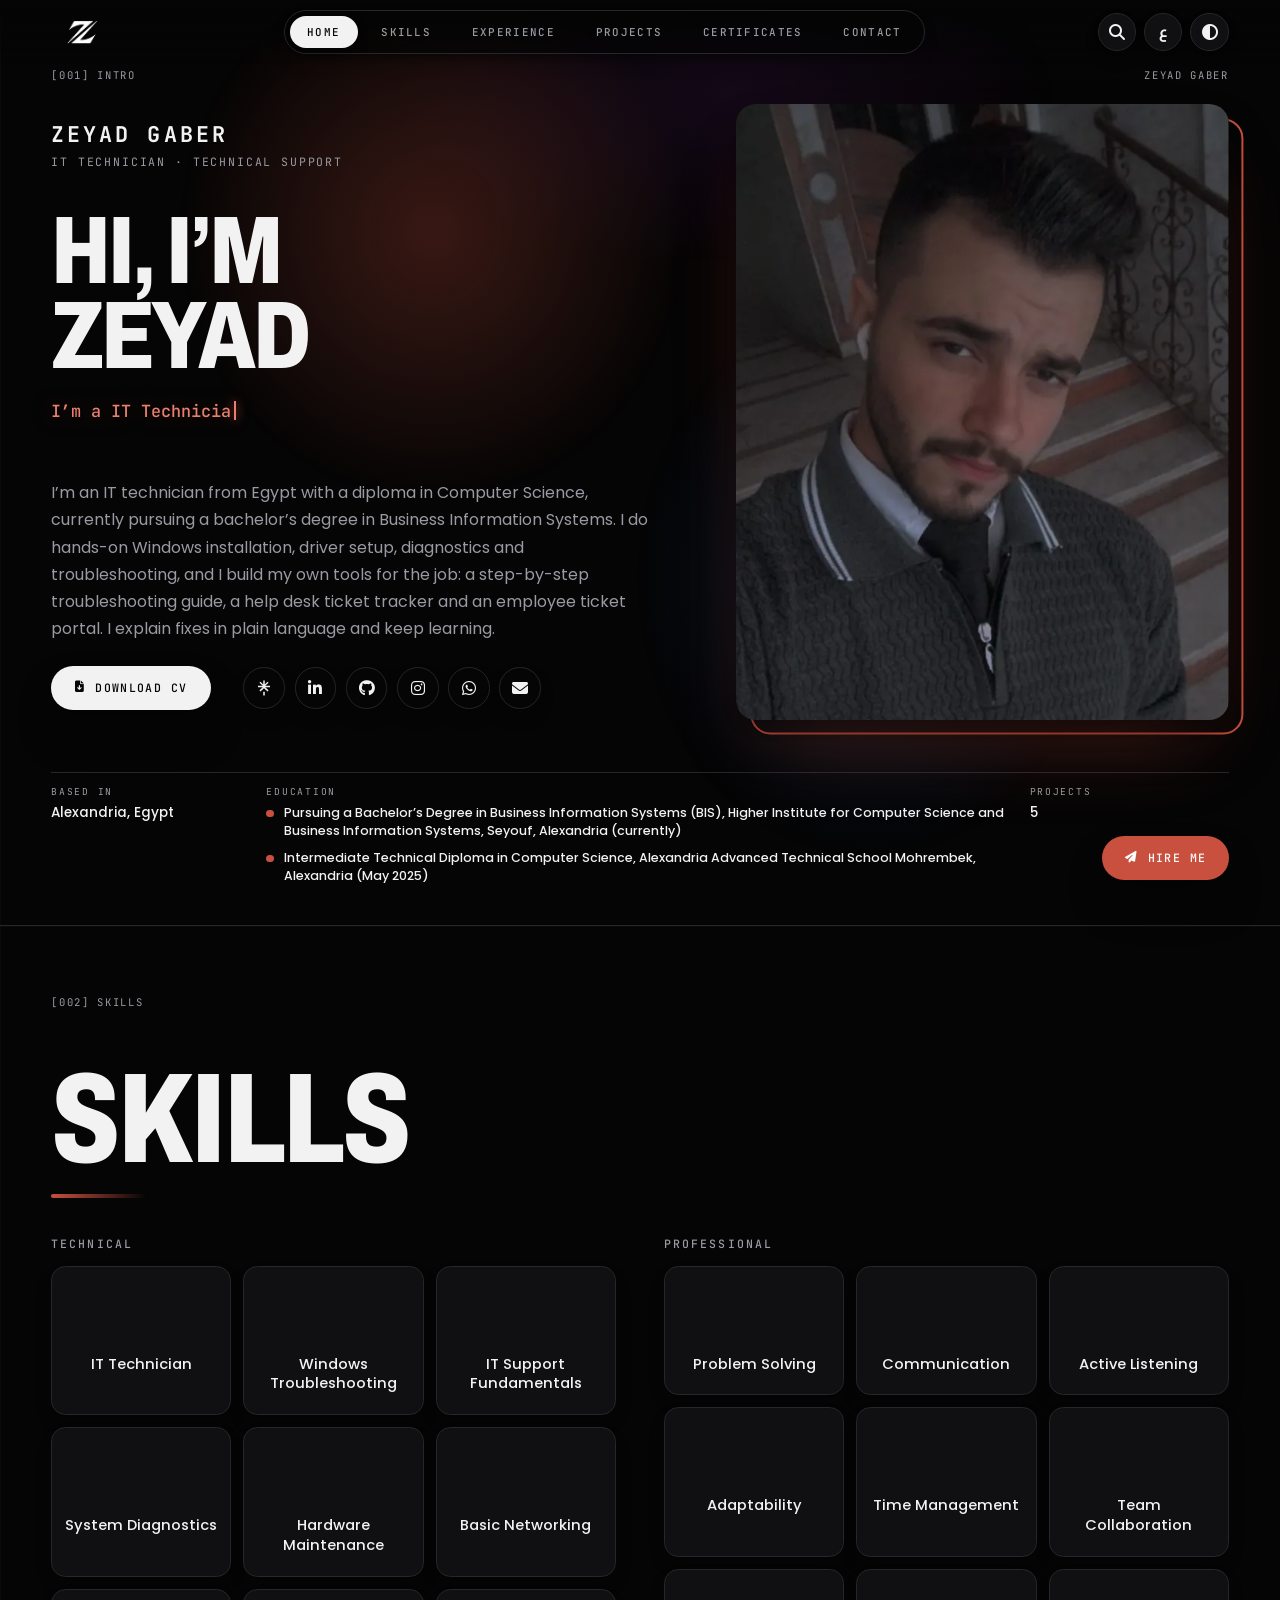
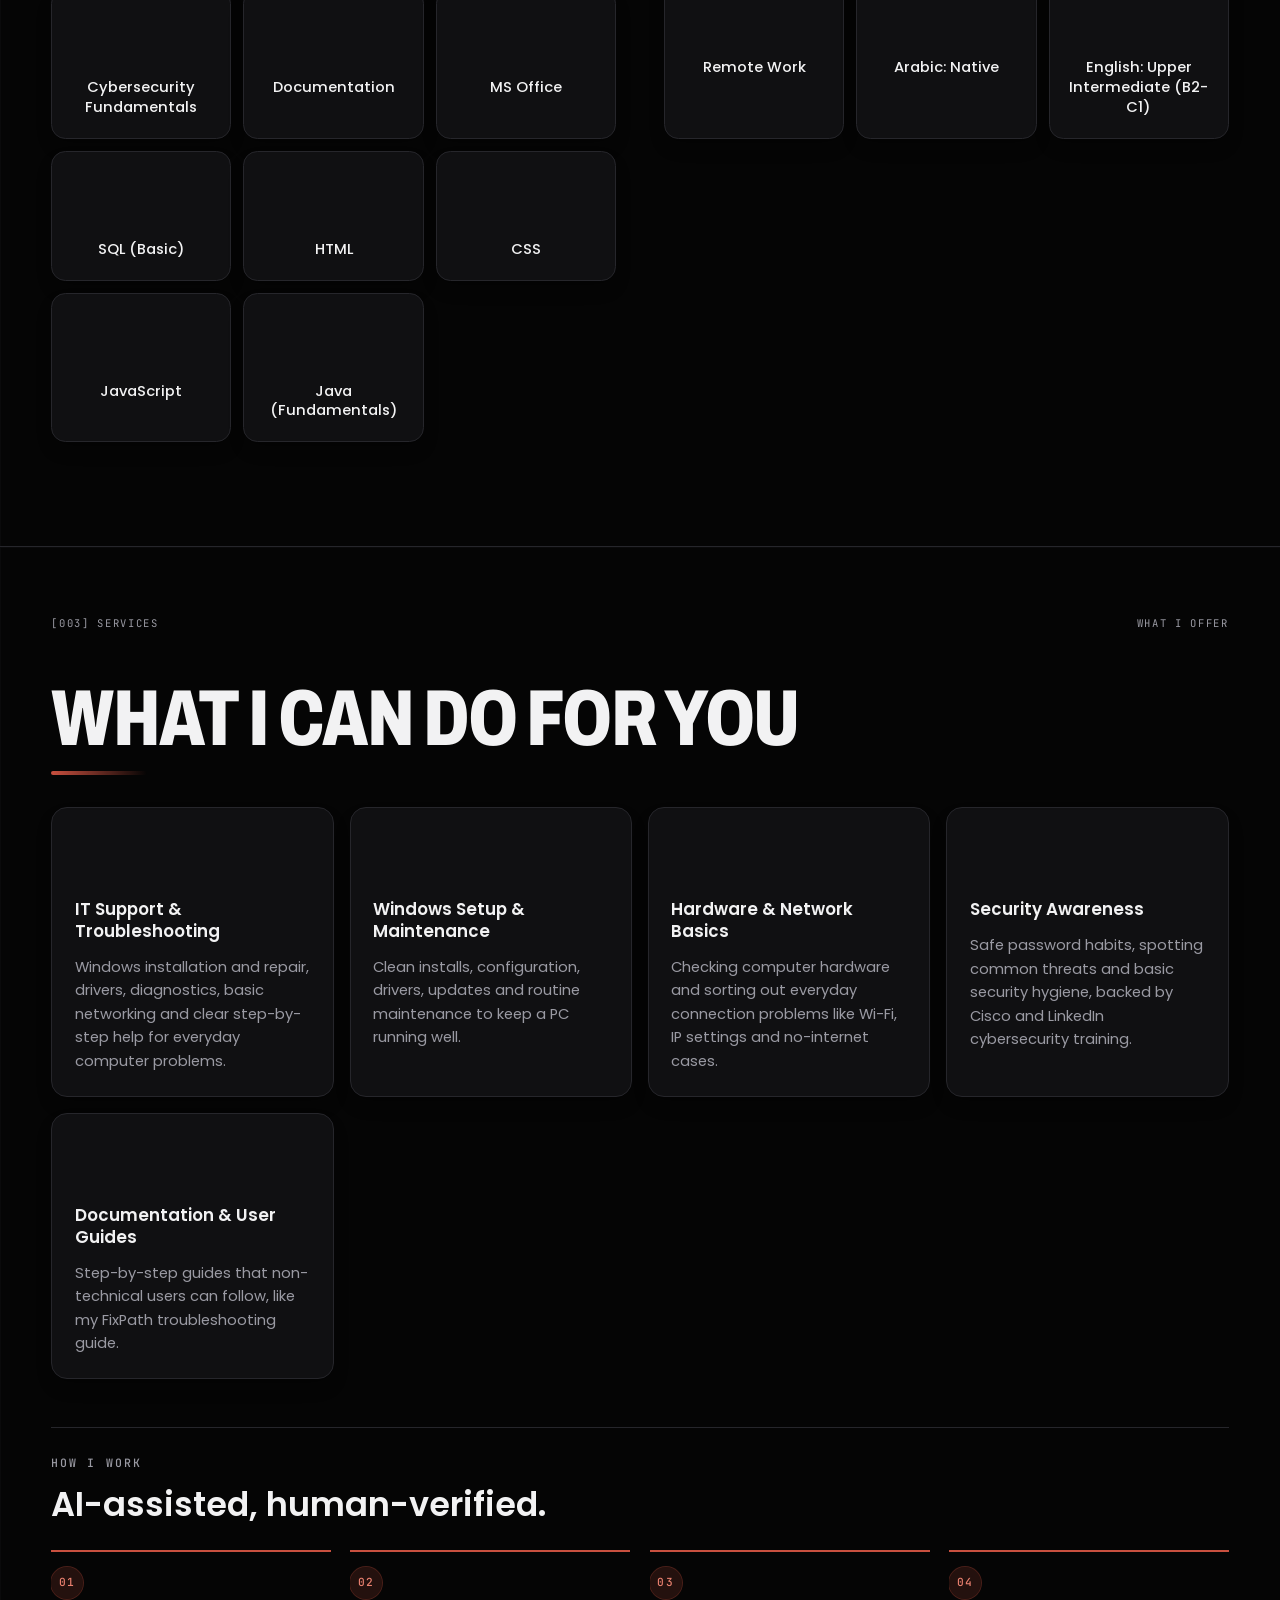
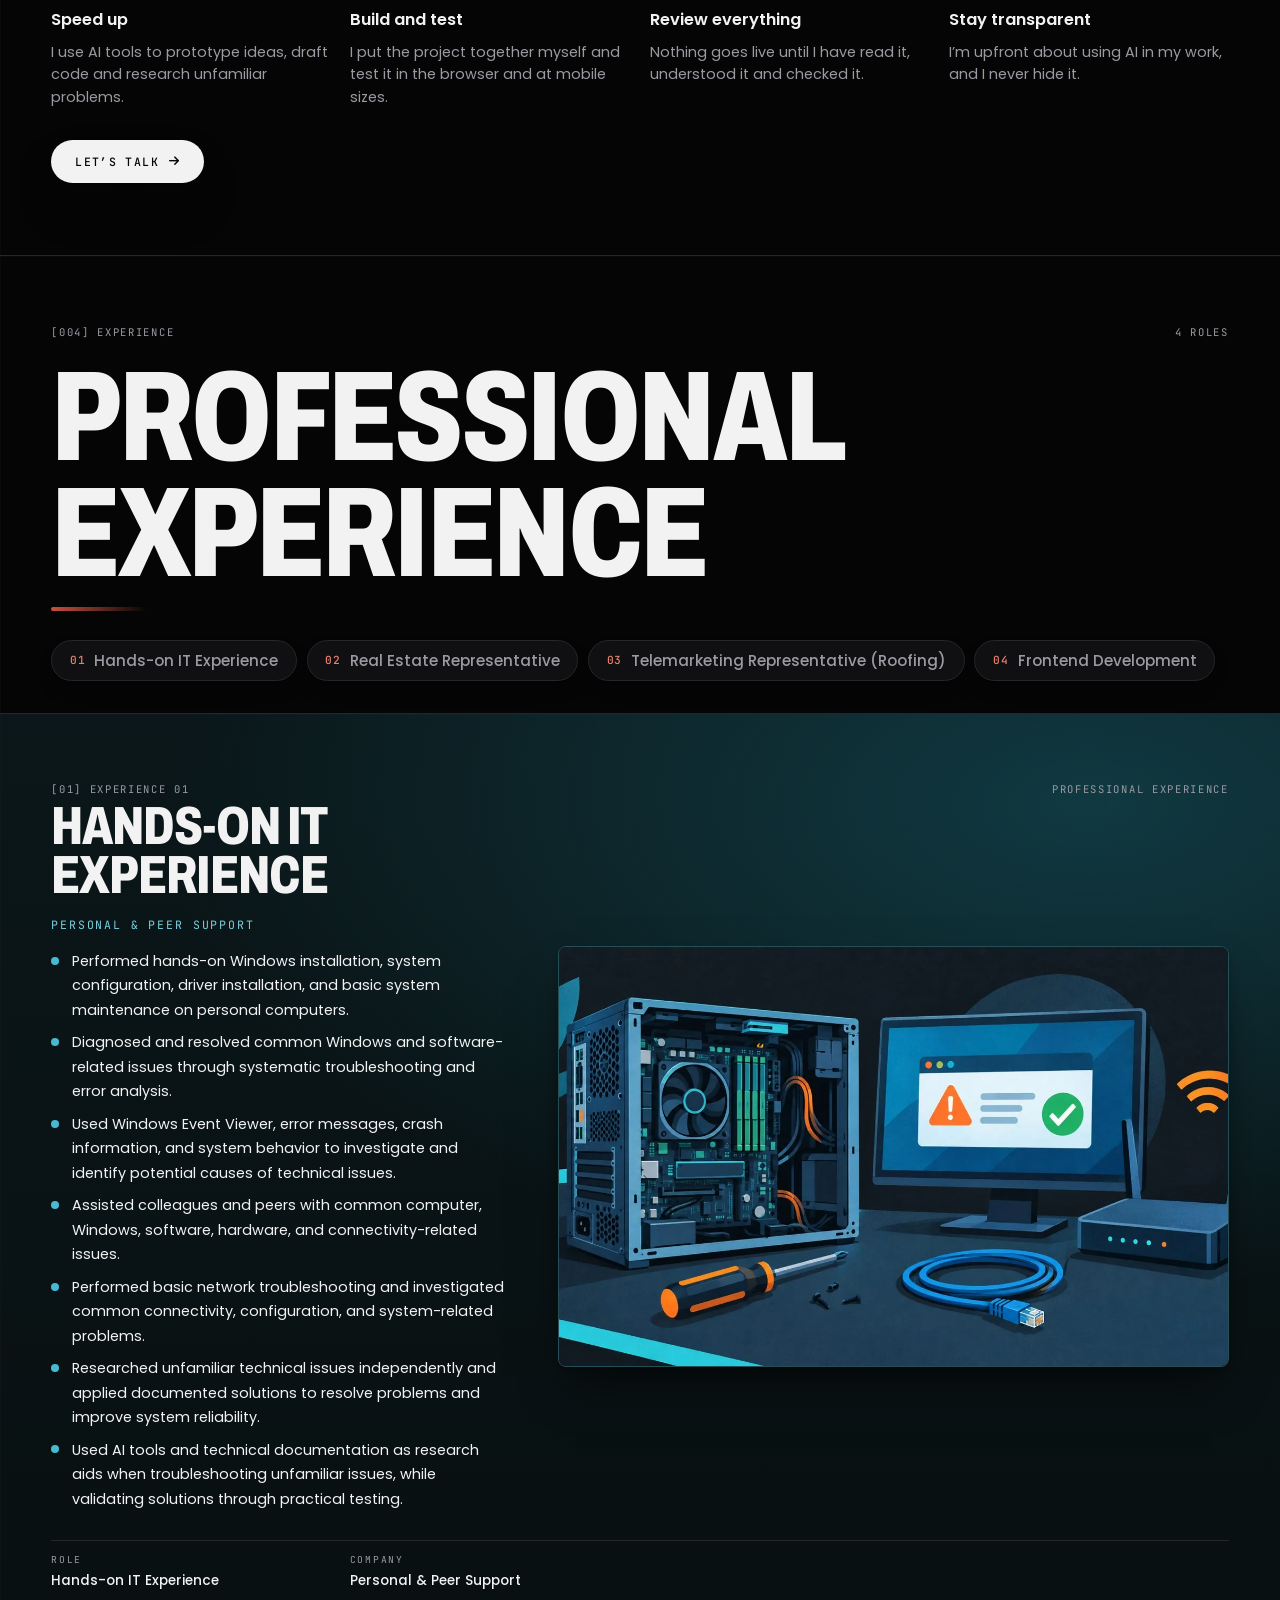
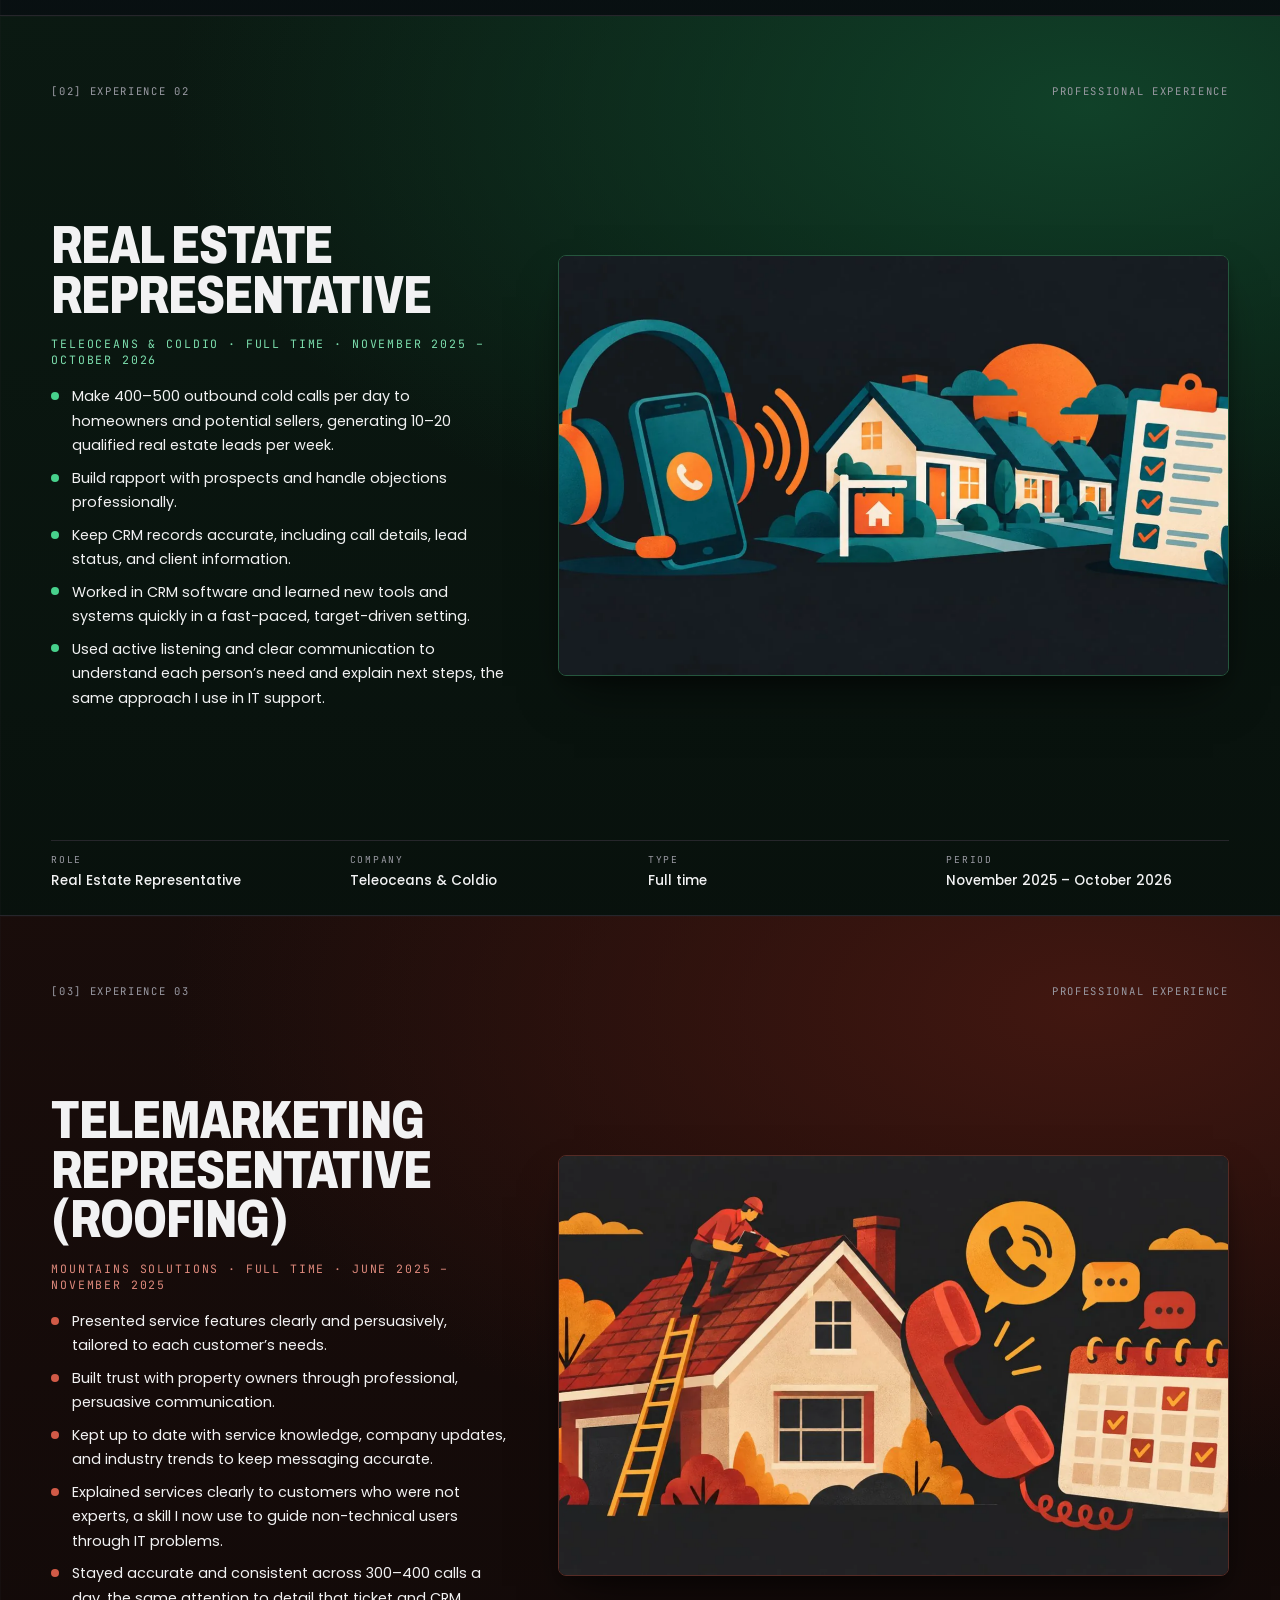
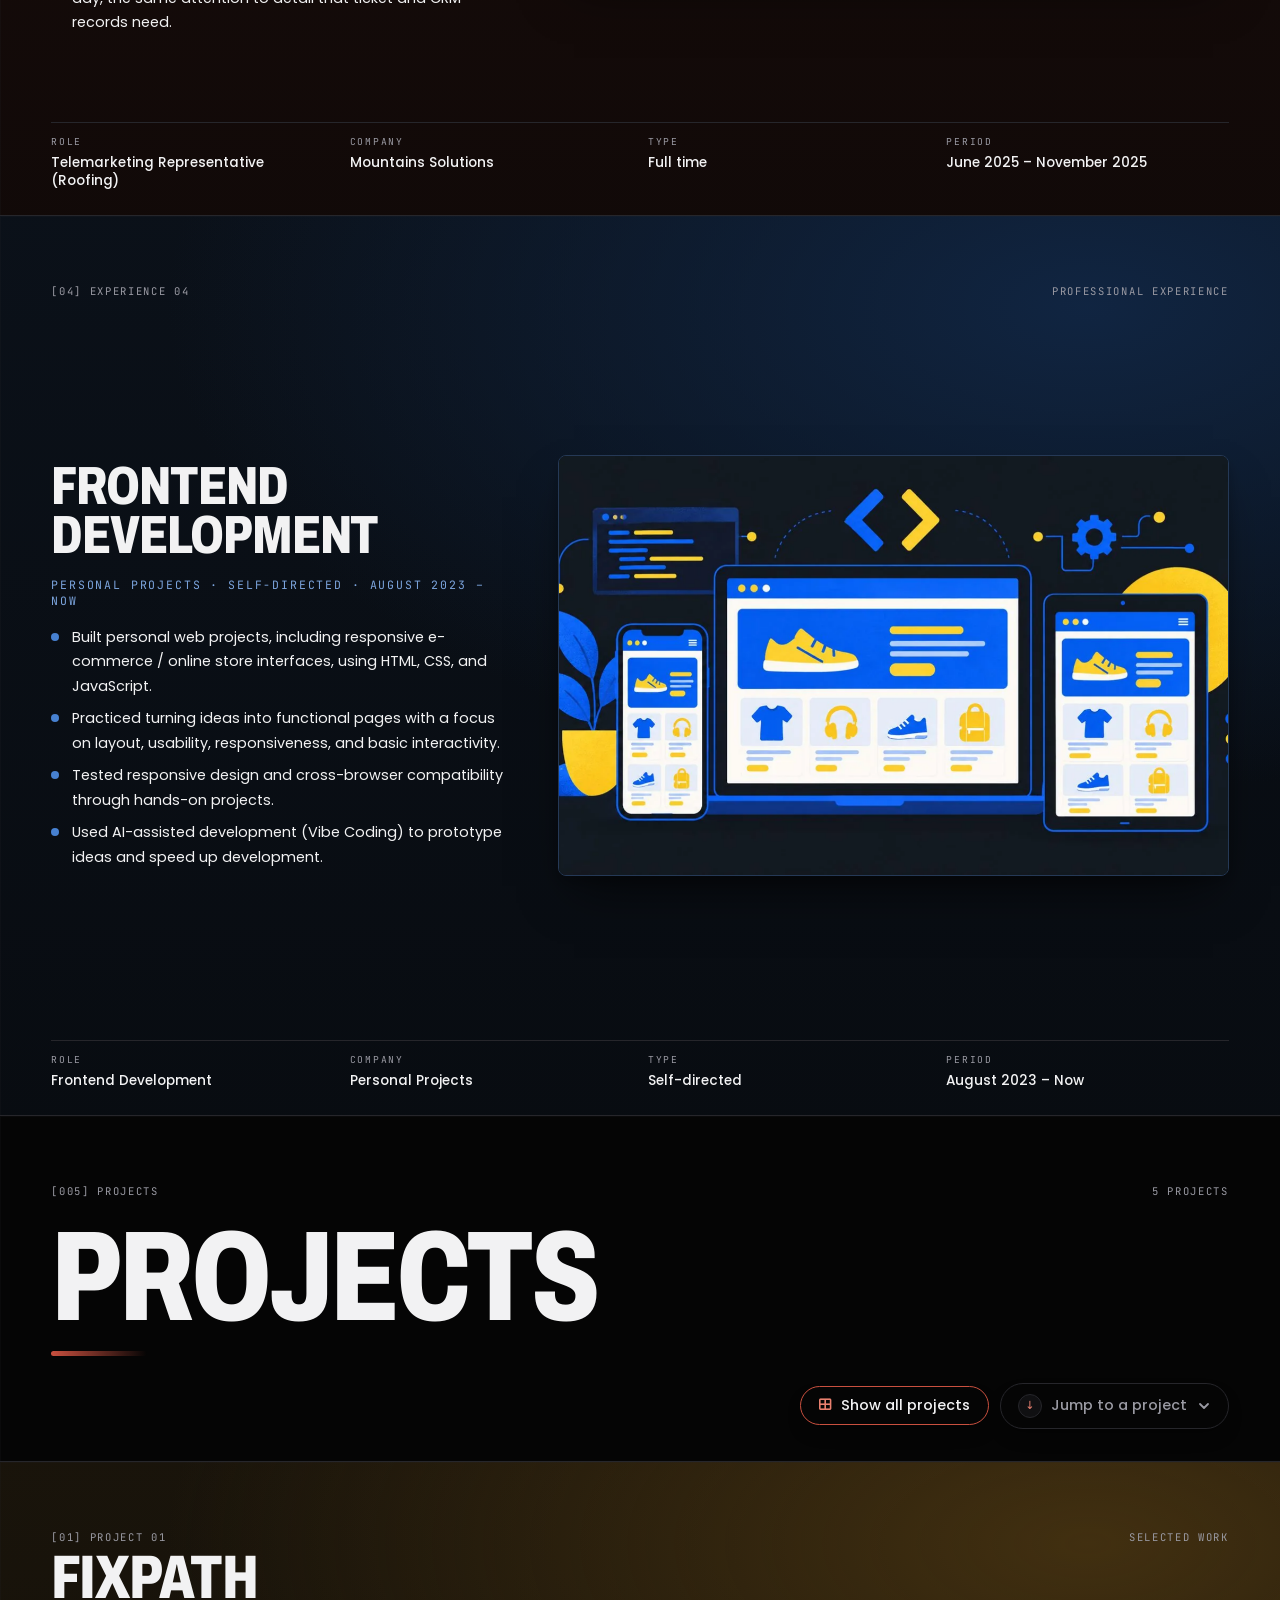
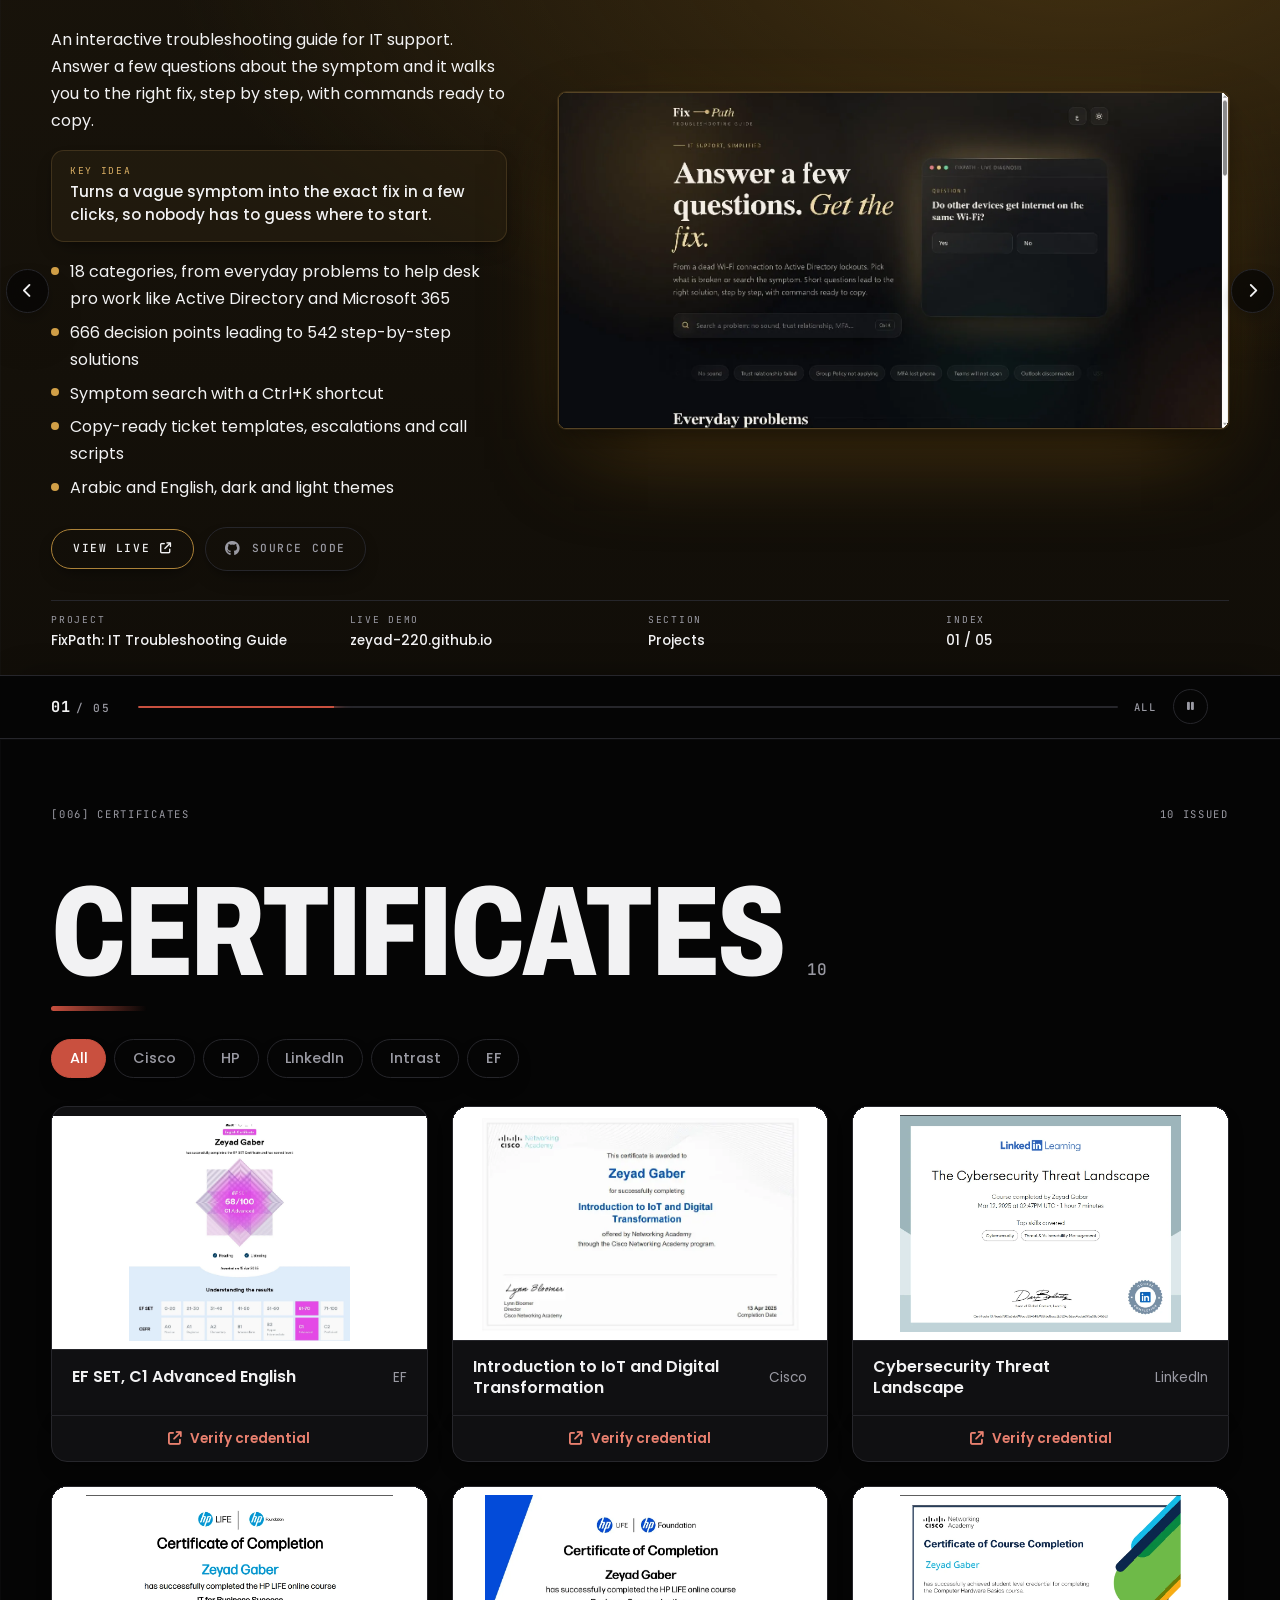
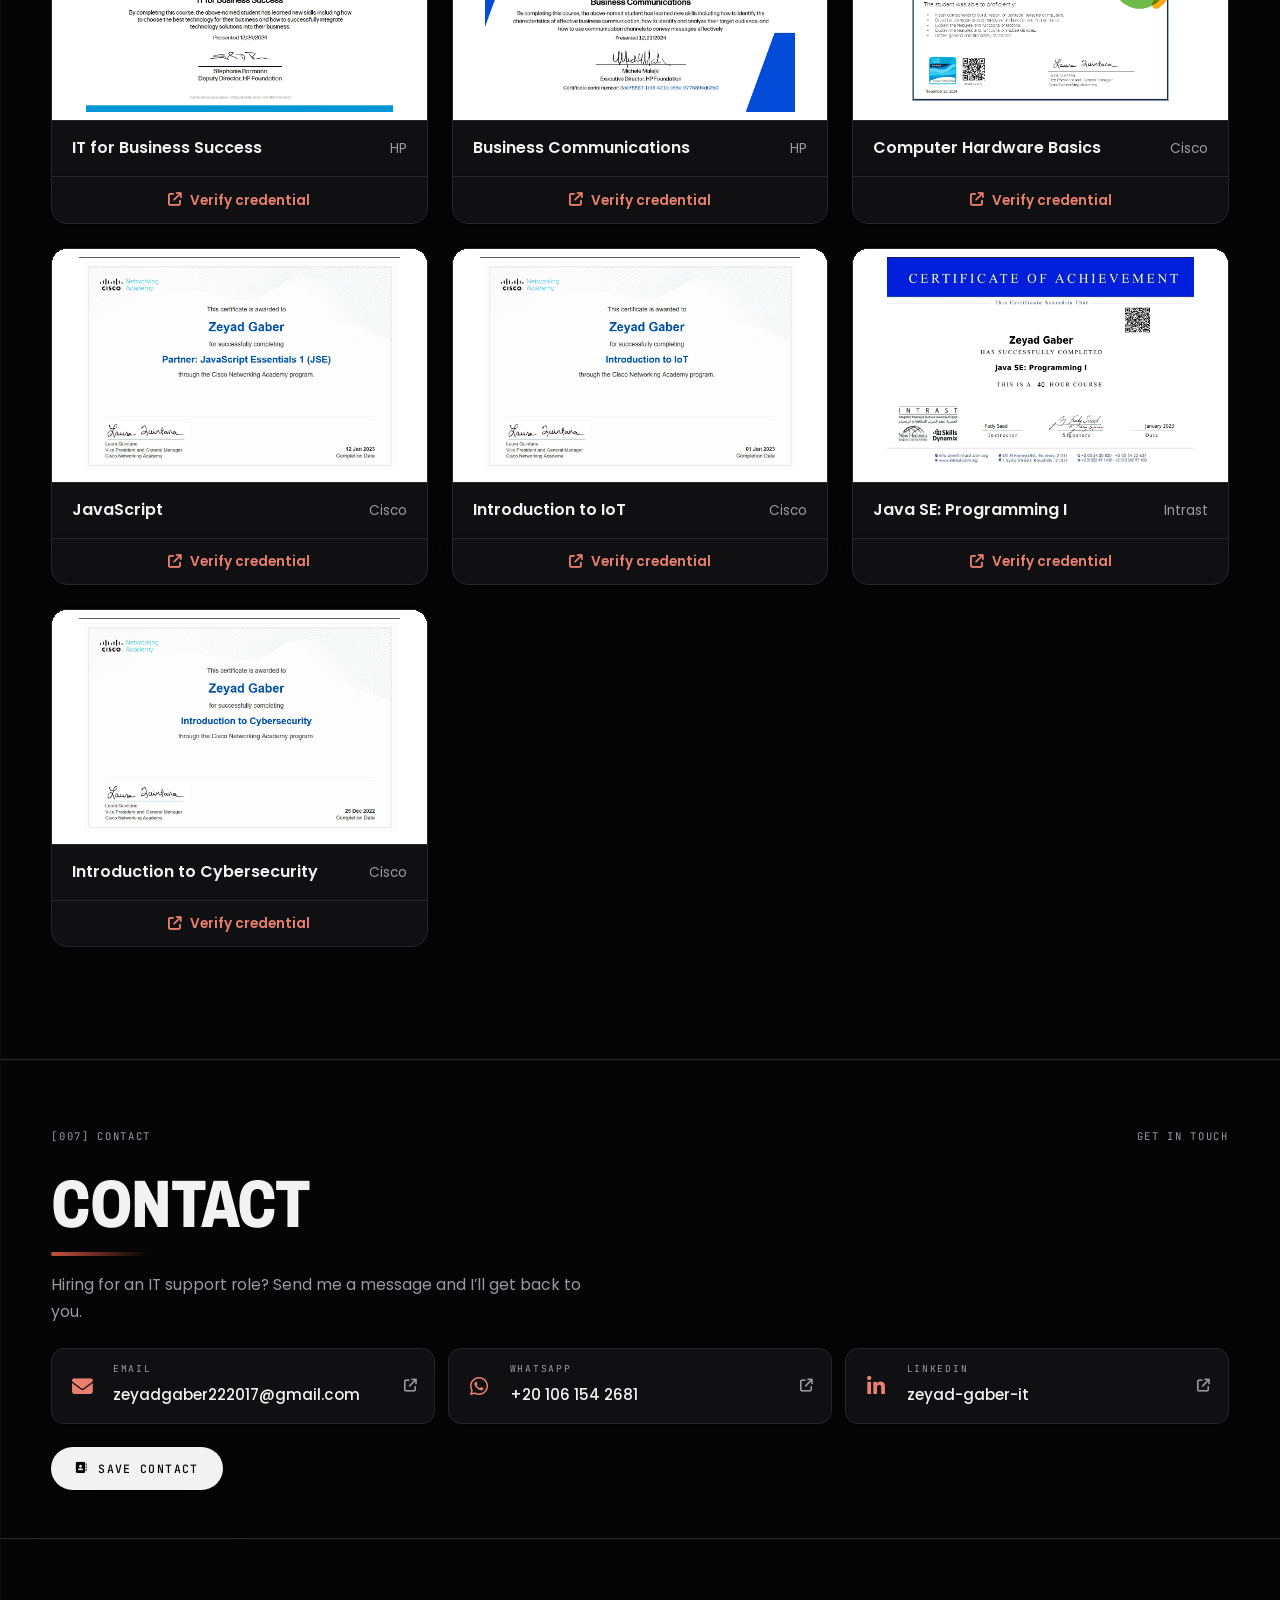
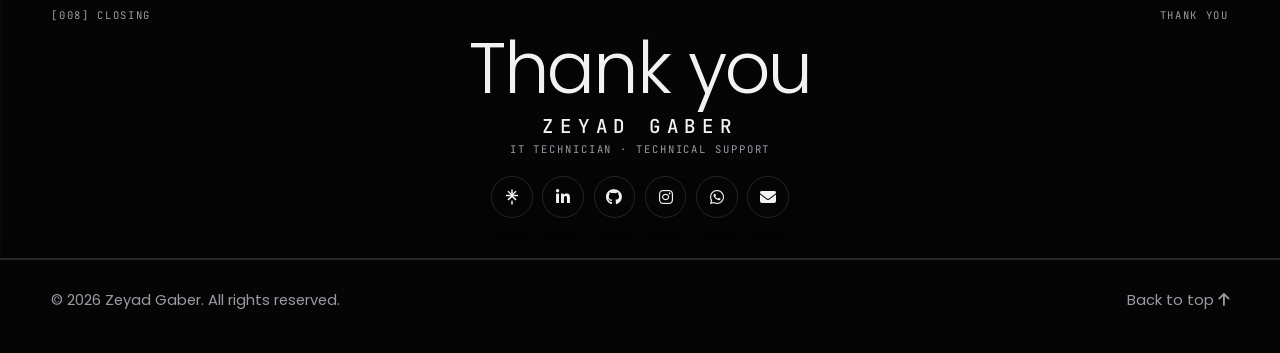
==== commit 36e2d6dd: "Add files via upload" ====
--- a/it/index.html
+++ b/it/index.html
@@ -199,7 +199,7 @@
     <div class="p-copy">
       <h2>Real Estate Representative</h2>
       <p class="sub">Teleoceans &amp; Coldio · Full time · November 2025 – October 2026</p>
-      <ul class="bul"><li>Make 400–500 outbound cold calls per day to homeowners and potential sellers, generating 10–20 qualified real estate leads per week.</li><li>Build rapport with prospects and handle objections professionally.</li><li>Keep CRM records accurate, including call details, lead status, and client information.</li><li>Use active listening to identify client needs and opportunities.</li></ul>
+      <ul class="bul"><li>Make 400–500 outbound cold calls per day to homeowners and potential sellers, generating 10–20 qualified real estate leads per week.</li><li>Build rapport with prospects and handle objections professionally.</li><li>Keep CRM records accurate, including call details, lead status, and client information.</li><li>Worked in CRM software and learned new tools and systems quickly in a fast-paced, target-driven setting.</li><li>Used active listening and clear communication to understand each person’s need and explain next steps, the same approach I use in IT support.</li></ul>
     </div>
     <div class="shot"><img src="../Images/Exp/realestate.webp" alt="Illustration: Real estate cold calling and lead generation" loading="lazy" width="1400" height="788"></div>
   </div>
@@ -211,7 +211,7 @@
     <div class="p-copy">
       <h2>Telemarketing Representative (Roofing)</h2>
       <p class="sub">Mountains Solutions · Full time · June 2025 – November 2025</p>
-      <ul class="bul"><li>Presented service features clearly and persuasively, tailored to each customer’s needs.</li><li>Built trust with property owners through professional, persuasive communication.</li><li>Kept up to date with service knowledge, company updates, and industry trends to keep messaging accurate.</li></ul>
+      <ul class="bul"><li>Presented service features clearly and persuasively, tailored to each customer’s needs.</li><li>Built trust with property owners through professional, persuasive communication.</li><li>Kept up to date with service knowledge, company updates, and industry trends to keep messaging accurate.</li><li>Explained services clearly to customers who were not experts, a skill I now use to guide non-technical users through IT problems.</li><li>Stayed accurate and consistent across 300–400 calls a day, the same attention to detail that ticket and CRM records need.</li></ul>
     </div>
     <div class="shot"><img src="../Images/Exp/roofing.webp" alt="Illustration: Roofing telemarketing and appointment setting" loading="lazy" width="1400" height="788"></div>
   </div>
